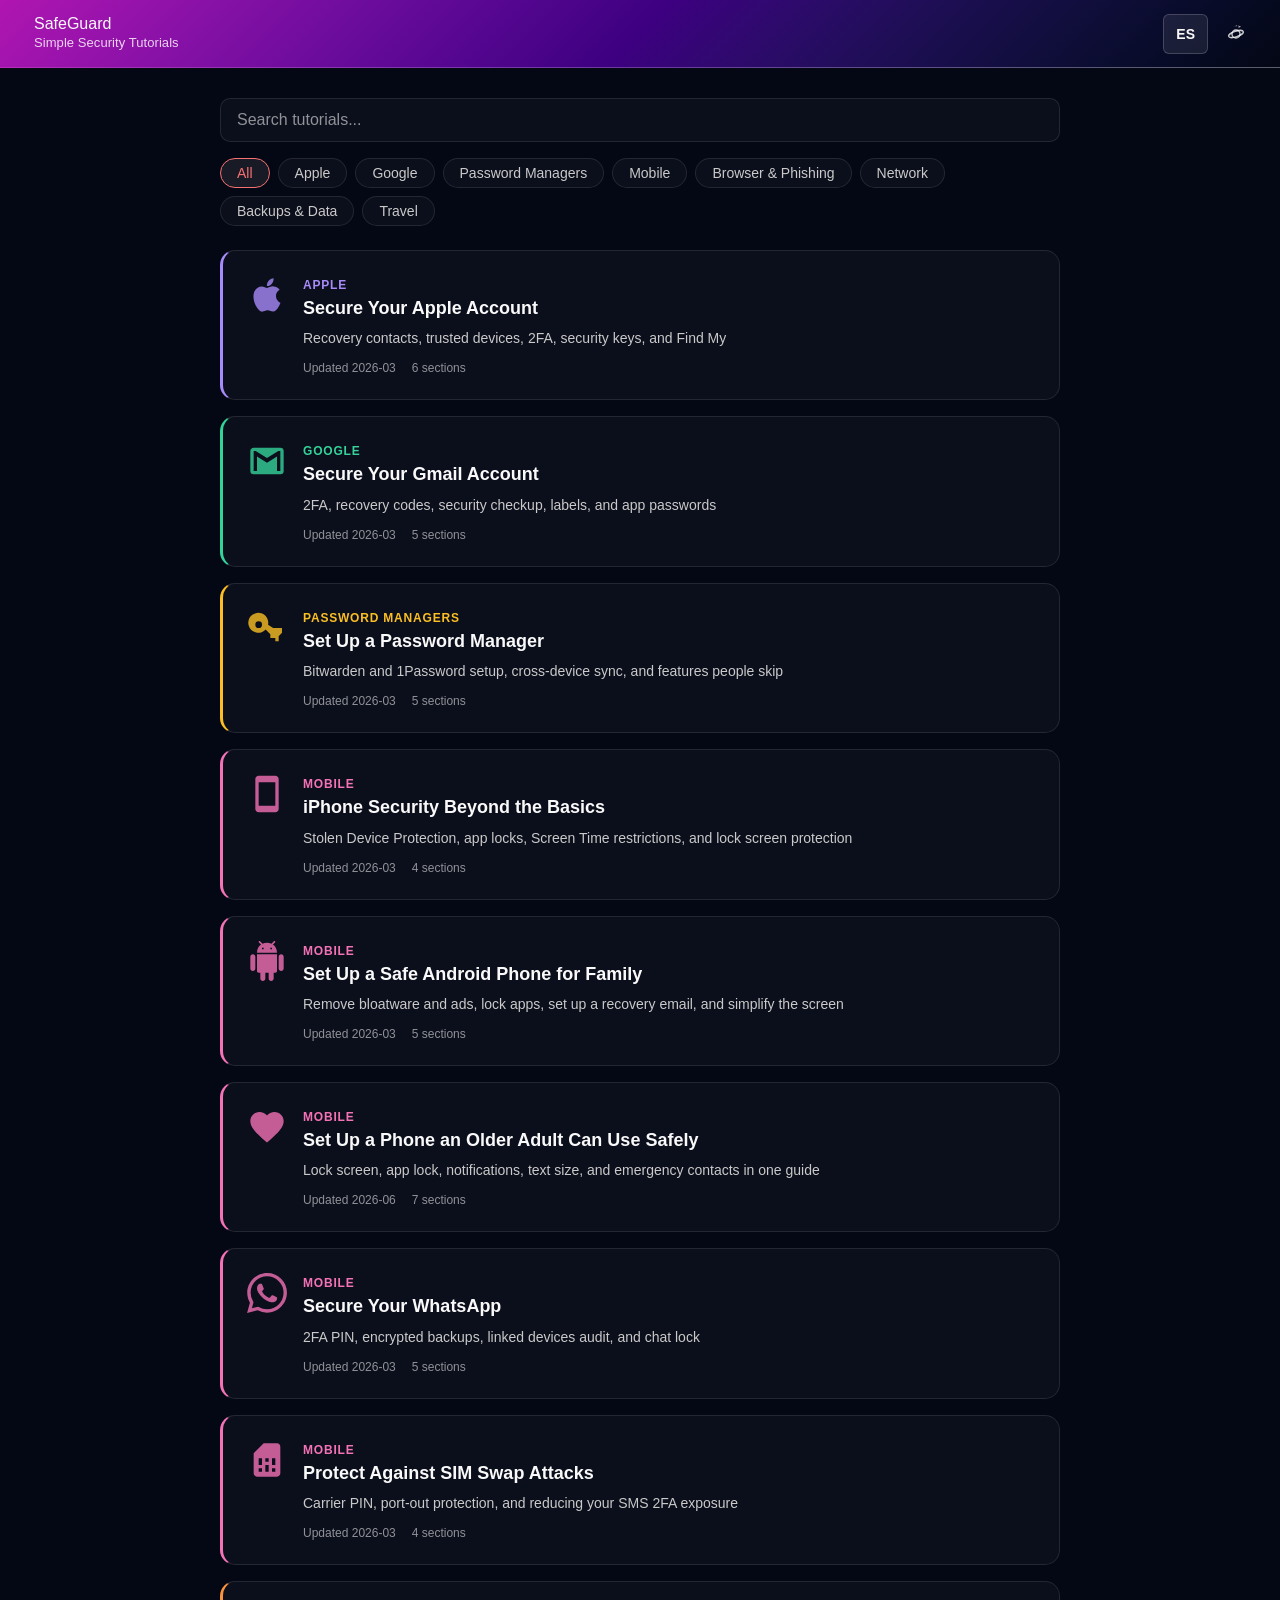
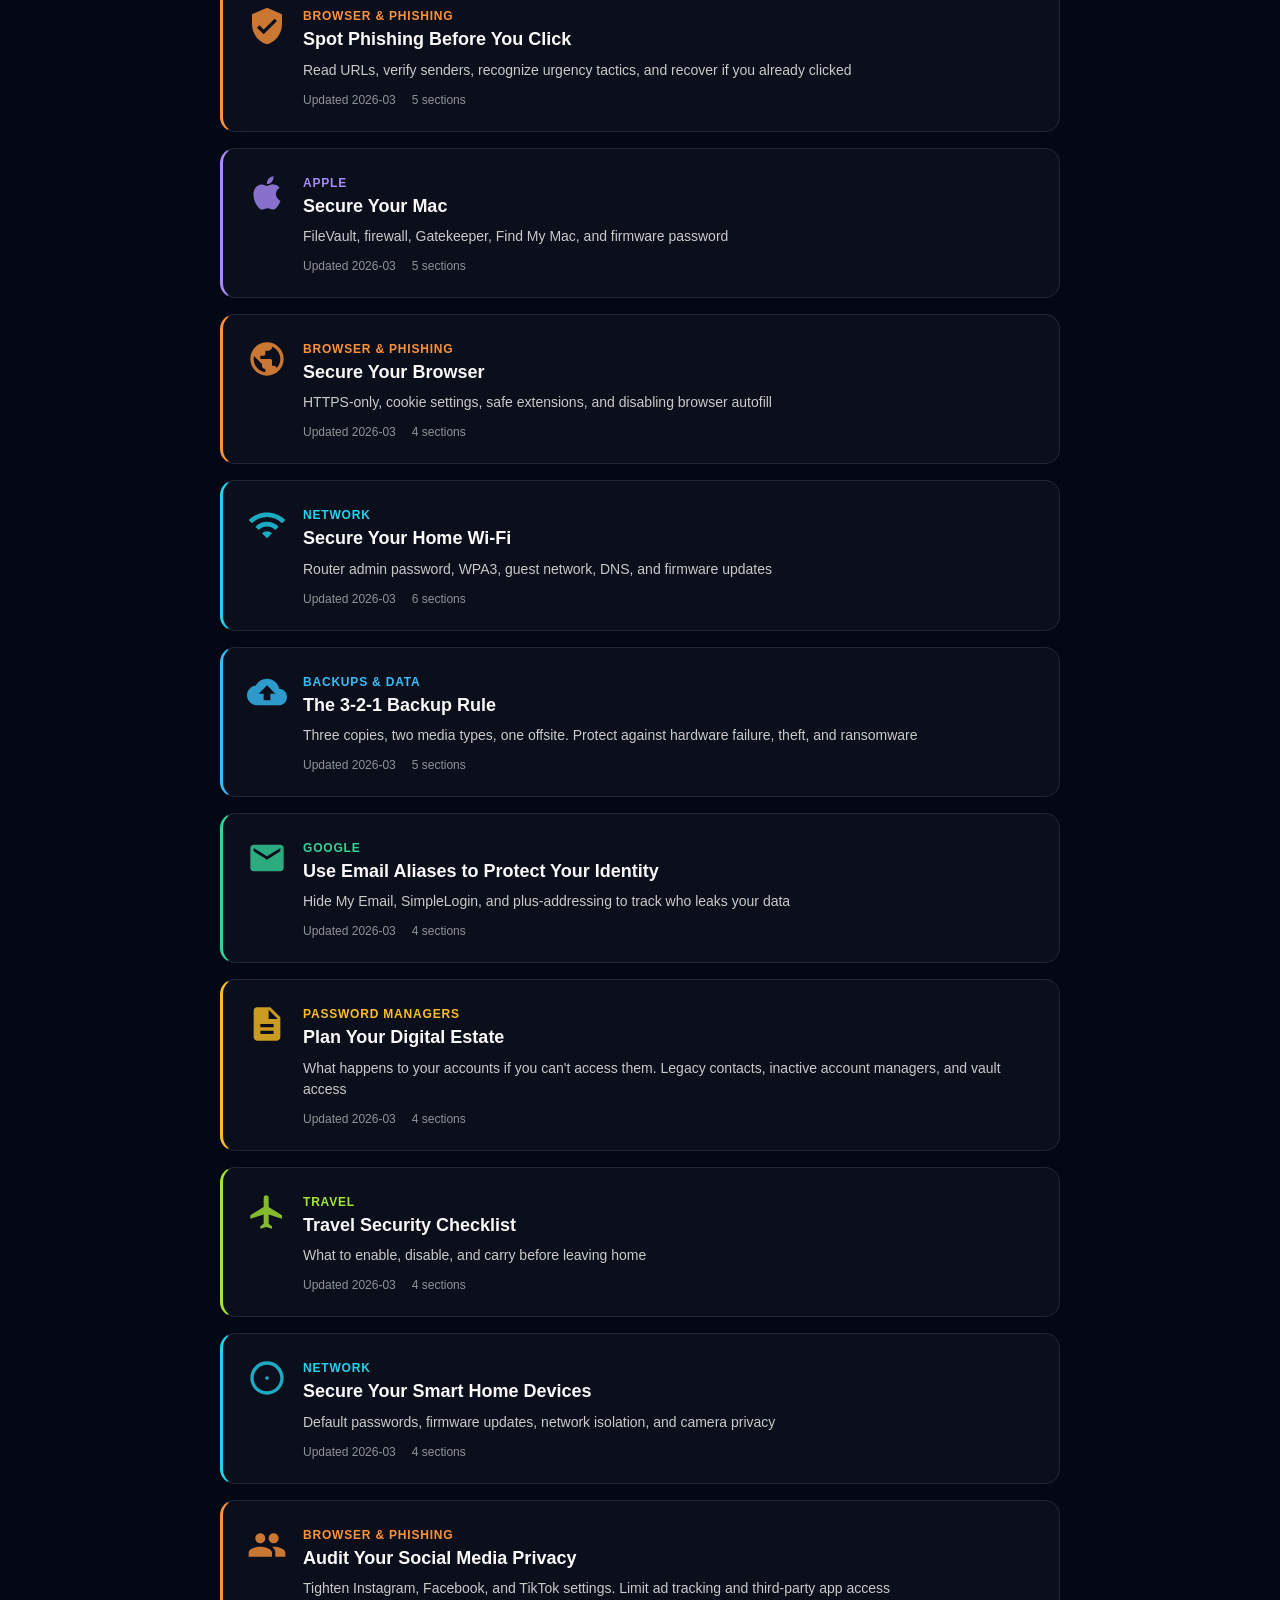
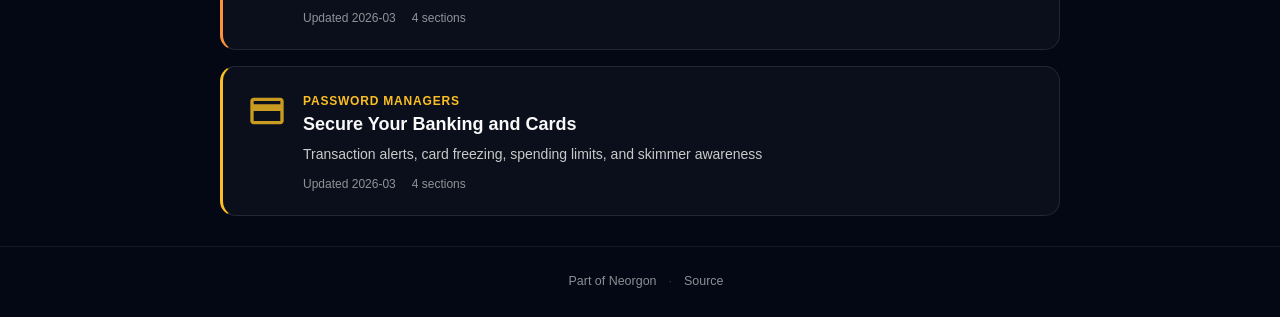
==== index.html @ 009b0261 "05" ====
<!DOCTYPE html>
<html lang="en">
<head>
  <meta charset="UTF-8">
  <meta name="viewport" content="width=device-width, initial-scale=1.0">
  <meta http-equiv="Content-Security-Policy" content="default-src 'self'; base-uri 'self'; form-action 'self'; frame-ancestors 'none'; script-src 'self' 'unsafe-inline' https://esm.sh cdn.jsdelivr.net cdnjs.cloudflare.com https://challenges.cloudflare.com https://gc.zgo.at https://static.cloudflareinsights.com; style-src 'self' 'unsafe-inline' https://fonts.googleapis.com https://cdn.neorgon.org; font-src 'self' https://fonts.gstatic.com; img-src 'self' data: blob: https://*.convex.cloud https://img.clerk.com https://cdn.neorgon.org https://i.ytimg.com https://yt3.ggpht.com https://neorgon.goatcounter.com; connect-src 'self' https://*.convex.cloud https://*.clerk.accounts.dev https://*.accounts.dev https://clerk-telemetry.com https://api.clerk.com https://challenges.cloudflare.com https://*.workers.dev https://neorgon.goatcounter.com https://cloudflareinsights.com; frame-src 'self' https://challenges.cloudflare.com https://*.clerk.accounts.dev https://*.accounts.dev https://www.youtube.com https://www.youtube-nocookie.com; worker-src 'self' blob:">
  <meta name="referrer" content="strict-origin-when-cross-origin">
  <meta http-equiv="X-Content-Type-Options" content="nosniff">
  <title>SafeGuard | Simple Security Tutorials</title>
  <meta name="description" content="Step-by-step tutorials and straightforward solutions to secure your Apple, Google, and mobile accounts. Bilingual EN/ES">
  <meta property="og:title" content="SafeGuard: Simple Security Tutorials">
  <meta property="og:description" content="Step-by-step tutorials to secure your Apple, Google, and mobile accounts">
  <meta property="og:type" content="website">
  <meta property="og:url" content="https://safeguard.neorgon.com/">
  <meta property="og:site_name" content="SafeGuard">
  <meta name="twitter:card" content="summary_large_image">
  <meta name="twitter:title" content="SafeGuard: Simple Security Tutorials">
  <meta name="twitter:description" content="Step-by-step tutorials to secure your Apple, Google, and mobile accounts">
  <meta name="robots" content="index, follow">
  <link rel="canonical" href="https://safeguard.neorgon.com/">
  <meta property="og:locale" content="en_US">
  <meta name="theme-color" content="#040714">
  <meta property="og:image" content="https://safeguard.neorgon.com/og-preview.jpg">
  <meta property="og:image:width" content="1200">
  <meta property="og:image:height" content="630">
  <meta property="og:image:alt" content="SafeGuard, simple security tutorials">
  <meta name="twitter:image" content="https://safeguard.neorgon.com/og-preview.jpg">
  <meta name="twitter:image:alt" content="SafeGuard, simple security tutorials">
  <link rel="icon" type="image/x-icon" href="https://cdn.neorgon.org/v1.0.0/favicon.ico" />
  <link rel="stylesheet" href="css/style.css">
  <!-- Neorgon Header Kit (vendored; ?header=live swaps CSS to CDN) -->
  <script>(function(){var m=location.search.match(/[?&]theme=([\w-]+)/)||document.cookie.match(/(?:^|;\s*)neo_theme=([\w-]+)/);if(m&&m[1]!=='default')document.documentElement.dataset.theme=decodeURIComponent(m[1]);})();</script>
  <link rel="stylesheet" href="css/neorgon-header.css">
  <link rel="stylesheet" href="css/neorgon-themes.css">
  <link rel="stylesheet" href="https://cdn.neorgon.org/v1.0.0/header/season.css">
  <script defer src="js/neorgon-header.js"></script>
  <meta name="neo-repo" content="energon-a-secas/safeguard-site">
  <link rel="stylesheet" href="css/neorgon-footer.css">
  <script defer src="js/neorgon-footer.js"></script>
  <script type="application/ld+json">
  {
    "@context": "https://schema.org",
    "@type": "WebApplication",
    "name": "SafeGuard",
    "description": "Step-by-step security tutorials for Apple, Google, password managers, and mobile devices. Bilingual EN/ES",
    "url": "https://safeguard.neorgon.com/",
    "applicationCategory": "SecurityApplication",
    "operatingSystem": "Any",
    "offers": { "@type": "Offer", "price": "0", "priceCurrency": "USD" },
    "author": { "@type": "Organization", "name": "Neorgon", "url": "https://neorgon.com/" }
  }
  </script>
</head>
<body>

  <a class="skip-link" href="#main">Skip to content</a>

  <header class="header-bar" data-header-mode="content">
    <div class="header-logo">
      <a href="./" class="header-title-link">
        <img src="https://cdn.neorgon.org/v1.0.0/energon-classic-logo.png" class="header-logo-img" alt="">
        <div class="header-title-wrap">
        <span class="site-title" id="siteTitle">SafeGuard</span>
        <div class="header-subtitle" id="siteSubtitle">Simple Security Tutorials</div>
      
        </div>
      </a>
    </div>

    <div class="header-right">
      <div class="header-actions">
        <button class="lang-toggle" data-keep-mobile id="langToggle" aria-label="Toggle language">ES</button>
      </div>
      <a class="header-home" href="https://neorgon.com/" title="neorgon.com" aria-label="Neorgon home">
        <svg class="nh-hub-icon" viewBox="0 0 24 24" fill="none" stroke="currentColor" stroke-width="1.5" stroke-linecap="round" stroke-linejoin="round" xmlns="http://www.w3.org/2000/svg" aria-hidden="true">
          <circle cx="12" cy="12" r="4.4"/>
          <ellipse cx="12" cy="12" rx="8.4" ry="3" transform="rotate(-18 12 12)"/>
          <g class="nh-orbit">
            <path d="M17.5 4.2 14.2 2.7l.9 1.4-.6 1.1z" fill="currentColor" stroke="none"/>
            <circle cx="12.6" cy="3" r=".7" fill="currentColor" stroke="none" opacity=".55"/>
            <circle cx="11.1" cy="3.3" r=".55" fill="currentColor" stroke="none" opacity=".35"/>
            <circle cx="9.8" cy="3.7" r=".4" fill="currentColor" stroke="none" opacity=".2"/>
          </g>
        </svg>
      </a>
    </div>
  </header>

  <main id="main">
    <div id="liveStatus" class="visually-hidden" aria-live="polite"></div>
    <div class="container">

      <!-- List view -->
      <div id="listView">
        <div class="search-bar">
          <input type="search" id="searchInput" placeholder="Search guides..." autocomplete="off" aria-label="Search guides">
        </div>
        <div class="pills" id="categoryPills"></div>
        <div class="guide-grid" id="guideGrid"></div>
      </div>

      <!-- Detail view -->
      <div id="detailView" hidden>
        <button class="back-btn" id="backBtn">All guides</button>
        <div class="detail-layout">
          <aside class="guide-toc" id="guideToc"></aside>
          <div class="guide-body" id="guideBody"></div>
        </div>
      </div>

    </div>
  </main>

  <footer class="neo-footer" data-footer-mode="minimal">
  </footer>

  <script type="module" src="js/app.js"></script>
</body>
</html>
---- css/style.css ----
/* ── Reset & base ──────────────────────────────────────────── */
*, *::before, *::after { margin: 0; padding: 0; box-sizing: border-box; }

html { height: 100%; }

.visually-hidden {
  position: absolute;
  width: 1px; height: 1px;
  padding: 0; margin: -1px;
  overflow: hidden; clip: rect(0, 0, 0, 0);
  white-space: nowrap; border: 0;
}

:root {
  --bg: #040714;
  --surface-1: rgba(255,255,255,.03);
  --surface-2: rgba(255,255,255,.06);
  --border-subtle: rgba(255,255,255,.07);
  --border: rgba(255,255,255,.1);
  --border-strong: rgba(255,255,255,.22);
  --text-primary: #f9f9f9;
  --text-secondary: #cacaca;
  --text-muted: rgba(255,255,255,.55);
  --accent: #f87171;
  --accent-bright: #fca5a5;
  --font: 'Avenir Next', -apple-system, BlinkMacSystemFont, 'Segoe UI', Roboto, Oxygen, Ubuntu, Cantarell, sans-serif;
  --text-xs: 0.75rem; --text-sm: 0.875rem; --text-base: 1rem;
  --text-lg: 1.125rem; --text-xl: 1.25rem; --text-2xl: 1.5rem;
  --space-1: 4px; --space-2: 8px; --space-3: 12px; --space-4: 16px;
  --space-6: 24px; --space-8: 32px;
  --radius-sm: 6px; --radius: 10px; --radius-lg: 15px;
  --ease-snap: cubic-bezier(0.34, 1.56, 0.64, 1);
  --dur-fast: 120ms; --dur: 200ms;
}

body {
  font-family: var(--font);
  background: var(--bg);
  min-height: 100%;
  color: var(--text-primary);
  display: flex; flex-direction: column;
}

main#main {
  flex: 1;
  display: flex;
  flex-direction: column;
  min-height: 0;
  width: 100%;
}

/* ── Layout ────────────────────────────────────────────────── */
.container {
  max-width: 900px;
  width: 100%;
  margin: 0 auto;
  padding: 30px;
  flex: 1;
}


/* ── Lang toggle ──────────────────────────────────────────── */
.lang-toggle {
  background: rgba(255,255,255,.08);
  border: 1px solid rgba(255,255,255,.18);
  border-radius: var(--radius-sm);
  color: var(--text-primary);
  font: inherit; font-size: var(--text-sm); font-weight: 600;
  padding: 5px 12px;
  cursor: pointer;
  transition: background var(--dur), border-color var(--dur);
}
.lang-toggle:hover { background: rgba(255,255,255,.14); border-color: rgba(255,255,255,.3); }

/* ── Search ────────────────────────────────────────────────── */
.search-bar {
  margin-bottom: var(--space-4);
}
.search-bar input {
  width: 100%;
  background: var(--surface-1);
  border: 1px solid var(--border);
  border-radius: var(--radius);
  padding: 12px 16px;
  font: inherit; font-size: var(--text-base);
  color: var(--text-primary);
  outline: none;
  transition: border-color var(--dur);
}
.search-bar input::placeholder { color: var(--text-muted); }
.search-bar input:focus { border-color: var(--accent); }

/* ── Category pills ───────────────────────────────────────── */
.pills {
  display: flex; flex-wrap: wrap; gap: var(--space-2);
  margin-bottom: var(--space-6);
}
.pill {
  background: var(--surface-1);
  border: 1px solid var(--border);
  border-radius: 20px;
  padding: 6px 16px;
  font: inherit; font-size: var(--text-sm); font-weight: 500;
  color: var(--text-secondary);
  cursor: pointer;
  transition: background var(--dur), border-color var(--dur), color var(--dur);
}
.pill:hover { background: var(--surface-2); color: var(--text-primary); }
.pill.active {
  background: rgba(255,255,255,.08);
  border-color: var(--pill-color, var(--accent));
  color: var(--pill-color, var(--accent));
}

/* ── Guide cards ──────────────────────────────────────────── */
.guide-grid {
  display: grid;
  gap: var(--space-4);
}

.guide-card {
  background: var(--surface-1);
  border: 1px solid var(--border);
  border-left: 3px solid var(--card-accent, var(--accent));
  border-radius: var(--radius-lg);
  padding: var(--space-6);
  display: flex; gap: var(--space-4); align-items: flex-start;
  cursor: pointer;
  transition: transform var(--dur), box-shadow var(--dur), background var(--dur);
  animation: fadeIn 0.3s ease-out both;
  color: inherit;
  text-decoration: none;
}
.guide-card:hover {
  transform: translateY(-3px);
  box-shadow: 0 8px 24px rgba(0,0,0,.3);
  background: var(--surface-2);
}

.guide-card-icon {
  flex-shrink: 0;
  width: 40px; height: 40px;
  color: var(--card-accent, var(--accent));
  opacity: .8;
}
.guide-card-icon svg { width: 100%; height: 100%; }

.guide-card-body { flex: 1; min-width: 0; }

.guide-card-cat {
  font-size: var(--text-xs);
  font-weight: 600;
  text-transform: uppercase;
  letter-spacing: .8px;
}

.guide-card-title {
  font-size: var(--text-lg);
  font-weight: 600;
  margin: var(--space-1) 0 var(--space-2);
  line-height: 1.3;
}

.guide-card-sub {
  font-size: var(--text-sm);
  color: var(--text-secondary);
  line-height: 1.5;
  margin-bottom: var(--space-3);
}

.guide-card-meta {
  display: flex; gap: var(--space-4);
  font-size: var(--text-xs);
  color: var(--text-muted);
}

.no-results {
  text-align: center;
  color: var(--text-muted);
  padding: 60px 0;
  font-size: var(--text-lg);
}

/* ── Detail view ──────────────────────────────────────────── */
.detail-layout {
  display: grid;
  grid-template-columns: 200px 1fr;
  gap: var(--space-8);
  align-items: start;
}

.back-btn {
  display: inline-flex; align-items: center; gap: var(--space-2);
  background: none; border: none; color: var(--accent-bright);
  font: inherit; font-size: var(--text-sm); font-weight: 500;
  cursor: pointer; padding: var(--space-2) 0;
  margin-bottom: var(--space-4);
  transition: color var(--dur);
}
.back-btn:hover { color: var(--text-primary); }
.back-btn svg { flex-shrink: 0; }

/* ── TOC sidebar ──────────────────────────────────────────── */
.guide-toc {
  position: sticky; top: 88px;
  background: var(--surface-1);
  border: 1px solid var(--border);
  border-radius: var(--radius);
  padding: var(--space-4);
}
.guide-toc h3 {
  font-size: var(--text-xs);
  text-transform: uppercase;
  letter-spacing: .8px;
  color: var(--text-muted);
  margin-bottom: var(--space-3);
}
.guide-toc ul { list-style: none; }
.guide-toc li { margin-bottom: var(--space-2); }
.guide-toc a {
  font-size: var(--text-sm);
  color: var(--text-secondary);
  text-decoration: none;
  transition: color var(--dur);
  line-height: 1.4;
  display: block;
}
.guide-toc a:hover { color: var(--accent-bright); }

/* ── Guide body ───────────────────────────────────────────── */
.guide-header {
  display: flex; gap: var(--space-4); align-items: flex-start;
  margin-bottom: var(--space-8);
  padding-bottom: var(--space-6);
  border-bottom: 1px solid var(--border);
}
.guide-header-icon {
  flex-shrink: 0; width: 48px; height: 48px;
  color: var(--card-accent, var(--accent));
  opacity: .8;
}
.guide-header-icon svg { width: 100%; height: 100%; }

.guide-cat-label {
  font-size: var(--text-xs);
  font-weight: 600;
  text-transform: uppercase;
  letter-spacing: .8px;
}
.guide-header h1 {
  font-size: var(--text-2xl);
  font-weight: 700;
  margin: var(--space-1) 0 var(--space-2);
}
.guide-subtitle {
  font-size: var(--text-sm);
  color: var(--text-secondary);
  line-height: 1.5;
}
.guide-updated {
  font-size: var(--text-xs);
  color: var(--text-muted);
  margin-top: var(--space-2);
  display: inline-block;
}

.guide-section {
  margin-bottom: var(--space-8);
  scroll-margin-top: 88px;
}
.guide-section h2 {
  font-size: var(--text-xl);
  font-weight: 600;
  margin-bottom: var(--space-4);
  padding-bottom: var(--space-2);
  border-bottom: 1px solid var(--border-subtle);
}
.guide-section p {
  color: var(--text-secondary);
  line-height: 1.7;
  margin-bottom: var(--space-3);
}
.guide-section a {
  color: var(--accent-bright);
  text-decoration: none;
  border-bottom: 1px solid rgba(0,99,229,.3);
  transition: border-color var(--dur);
}
.guide-section a:hover { border-color: var(--accent-bright); }

/* ── Steps block ──────────────────────────────────────────── */
.steps-block {
  background: var(--surface-1);
  border: 1px solid var(--border);
  border-radius: var(--radius);
  padding: var(--space-4) var(--space-6);
  margin: var(--space-4) 0;
}
.steps-label {
  font-size: var(--text-xs);
  font-weight: 600;
  text-transform: uppercase;
  letter-spacing: .8px;
  color: var(--accent-bright);
  display: block;
  margin-bottom: var(--space-3);
}
.steps-block ol {
  padding-left: 20px;
  color: var(--text-secondary);
  line-height: 1.8;
}
.steps-block li {
  margin-bottom: var(--space-2);
}
.steps-block li::marker {
  color: var(--accent);
  font-weight: 600;
}

/* ── Callouts ─────────────────────────────────────────────── */
.callout {
  border-radius: var(--radius);
  padding: var(--space-4) var(--space-6);
  margin: var(--space-4) 0;
}
.callout-label {
  font-size: var(--text-xs);
  font-weight: 700;
  text-transform: uppercase;
  letter-spacing: .8px;
  display: block;
  margin-bottom: var(--space-2);
}
.callout p { margin: 0; }

.callout-tip {
  background: rgba(52,211,153,.06);
  border: 1px solid rgba(52,211,153,.2);
}
.callout-tip .callout-label { color: #34d399; }
.callout-tip p { color: rgba(52,211,153,.85); }

.callout-warning {
  background: rgba(251,191,36,.06);
  border: 1px solid rgba(251,191,36,.2);
}
.callout-warning .callout-label { color: #fbbf24; }
.callout-warning p { color: rgba(251,191,36,.85); }

/* ── Entrance animation ───────────────────────────────────── */
@keyframes fadeIn {
  from { opacity: 0; transform: translateY(8px); }
  to   { opacity: 1; transform: translateY(0); }
}

/* ── Toast ─────────────────────────────────────────────────── */
.toast {
  position: fixed; bottom: 24px; right: 24px; z-index: 999;
  background: #1a1730; border: 1px solid rgba(255,255,255,0.15);
  border-radius: 8px; padding: 10px 16px;
  font-size: 0.84rem; color: var(--text-primary);
  box-shadow: 0 4px 20px rgba(0,0,0,0.55);
  pointer-events: none;
  transform: translateY(8px); opacity: 0;
  transition: opacity 0.18s, transform 0.18s;
}
.toast.visible { opacity: 1; transform: translateY(0); }

/* ── Focus styles ──────────────────────────────────────────── */
:focus-visible {
  outline: 2px solid var(--accent-bright);
  outline-offset: 2px;
}

/* ── Skip link ─────────────────────────────────────────────── */
.skip-link {
  position: absolute; top: -100%; left: var(--space-4); z-index: 1000;
  padding: var(--space-2) var(--space-4);
  background: var(--accent-bright); color: #000;
  font-weight: 600; font-size: var(--text-sm);
  border-radius: 0 0 var(--radius-sm) var(--radius-sm);
  text-decoration: none; transition: top var(--dur);
}
.skip-link:focus { top: 0; }

/* ── Button press feedback ────────────────────────────────── */
button:active { transform: scale(0.97); transition-duration: var(--dur-fast); }

/* ── Reduced motion ───────────────────────────────────────── */
@media (prefers-reduced-motion: reduce) {
  *, *::before, *::after {
    animation-duration: 0.01ms !important;
    transition-duration: 0.01ms !important;
  }
}

/* ── Responsive ───────────────────────────────────────────── */
@media (max-width: 768px) {
  .detail-layout {
    grid-template-columns: 1fr;
  }
  .guide-toc {
    position: static;
    margin-bottom: var(--space-4);
  }
}

@media (max-width: 600px) {
  .container { padding: var(--space-4); }
  .guide-card { flex-direction: column; gap: var(--space-2); padding: var(--space-4); }
  .guide-card-icon { width: 32px; height: 32px; }
  .guide-header { flex-direction: column; gap: var(--space-2); }
  .guide-header-icon { width: 36px; height: 36px; }
}
---- css/neorgon-header.css ----
/* ══════════════════════════════════════════════════════════════
   Neorgon Header Kit — header.css
   Canonical source: packages/neorgon-ui/header/
   Vendored per site as css/neorgon-header.css — do not edit copies.
   Live CDN: https://cdn.neorgon.org/v1.0.0/header/header.css
   ══════════════════════════════════════════════════════════════ */

:root {
  /* Geometry */
  --header-h: 68px;
  --header-h-app: 56px;
  --header-control-h: 40px; /* every header control (buttons, ⋯, palette, home) shares this height */
  /* Logo height. A token, not a literal, so a site can make the mark carry more
     weight without forking the kit. Default 36px = the historical value, so
     nothing changes for a site that never sets it. The bar is 68px with no
     vertical padding, so ~52px is the practical ceiling before the mark starts
     to look wedged against the edges. */
  --header-logo-h: 36px;
  --header-logo-h-mobile: 28px;

  /* Palette — themes override these (see themes.css) */
  --header-bg-start: #B015B0;
  --header-bg-mid: #3D0080;
  --header-bg-end: #040714;
  /* Kept here for anything that references the composed gradient, but the
     authoritative copy is re-declared on .header-bar below — see the note
     there before changing either. */
  --header-bg: linear-gradient(in oklch 135deg, var(--header-bg-start) 0%, var(--header-bg-mid) 50%, var(--header-bg-end) 100%);
  --header-glass: rgba(0, 9, 18, .35);
  --header-text: #f9f9f9;
  --header-text-dim: rgba(255, 255, 255, .72);
  --header-border: rgba(255, 255, 255, .07);
  --header-border-strong: rgba(255, 255, 255, .22);
  --header-accent: #e879f9;
  --header-menu-bg: #10142a;
  --header-menu-hover: rgba(255, 255, 255, .08);

  /* Focus ring — near-white with a whisper of the brand hue so it never
     reads as a stray browser default. 5.77:1 (bright end) to 17.98:1
     (dark end) against the bar, 16.54:1 on the menu. Themes may override. */
  --header-focus: oklch(0.97 0.02 320);
  --header-focus-w: 2px;

  /* Icon sizing. Two tokens: a filled glyph reads heavier than a stroked
     one in the same box, so the solid home icon is set smaller to match
     optically. */
  --header-icon: 22px;        /* stroked glyphs (palette) */
  --header-icon-solid: 20px;  /* filled glyphs (home) */

  /* ease-out-quart: fast start, long settle, no overshoot. */
  --header-ease: cubic-bezier(.22, 1, .36, 1);
  --header-ease-in: cubic-bezier(.55, 0, 1, .45);
}

/* Colour judgements about the DEFAULT gradient specifically. Scoped to
   html:not([data-theme]) because themes.css sets these per theme at the
   same specificity as :root — a :root override here would silently
   overwrite all five palettes. Every consumer below pairs them with a
   var() fallback to the theme's own token. */
html:not([data-theme]) {
  /* --header-border-strong (.22) measures 1.91-1.95:1 on the bar, below
     the 3:1 WCAG 1.4.11 needs for a control boundary. .42 gives 3.73-4.02:1. */
  --header-control-border: rgba(255, 255, 255, .42);

  /* --header-bg-end (#040714) is identical to the standard page
     background, so a flat hairline measures 1.14:1 on the right half.
     The bar's luminance swings 43x left-to-right, so the edge ramps too. */
  --header-edge-from: rgba(255, 255, 255, .10);
  --header-edge-to: rgba(255, 255, 255, .34);

  /* .72 measures 4.14:1 at the start of the subtitle span — below AA.
     Split from the icon colour, which only needs 3:1 as non-text. */
  --header-text-dim: rgba(255, 255, 255, .82);
  --header-icon-color: rgba(255, 255, 255, .78);
}

/* ══════════════════════════════════════════════════════════════
   SKINS — site-level identity, opt-in per site
   ────────────────────────────────────────────────────────────
   A skin replaces the default magenta gradient for ONE site whose
   own palette clashes with it. Set it in the site's markup:

     <header class="header-bar" data-header-mode="content"
             data-header-skin="brass">

   This is NOT the theme system. Precedence, by design:

     visitor choice (?theme= / cookie)  >  season (CDN)  >  skin  >  kit default

   A site that should sit out every season keeps its skin with
   `<html lang="en" data-season="off">` — see season.css. That declines
   the fleet's decoration only; a visitor's ?theme= still wins.

   Named skins below are the reusable ones. For a one-off palette no
   other site would share, use `data-header-skin="custom"` and declare
   the tokens in the site's own CSS — contract at the end of this block.

   Two cascade facts make that ordering work, and both are easy to
   get wrong:

   1. A declaration ON .header-bar beats a value INHERITED from
      <html>, whatever the specificity. Visitor themes declare on
      <html>, so every skin is scoped `html:not([data-theme])` —
      the moment a visitor picks a theme, all skins stop matching.
   2. Season rules in season.css carry a matching
      `[data-header-skin]` selector one step more specific than the
      skin rules below, so an armed season still flips skinned
      sites. Do not raise the specificity here without raising it
      there too, or skinned sites will silently sit out the season.

   Each skin re-tunes the edge ramp and control border for its own
   surface — those defaults are calibrated to the magenta gradient
   and are wrong on a black bar.
   ══════════════════════════════════════════════════════════════ */

/* ink — near-black neutral. The default choice for a site whose
   palette the magenta gradient fights. */
html:not([data-theme]) .header-bar[data-header-skin="ink"] {
  --header-bg-start: #14161c;
  --header-bg-mid: #0b0d12;
  --header-bg-end: #050609;
  --header-glass: rgba(10, 12, 16, .55);
  --header-accent: #cbd5e1;
  --header-text: #f4f4f5;
  --header-text-dim: rgba(255, 255, 255, .78);
  --header-icon-color: rgba(255, 255, 255, .74);
  --header-border: rgba(255, 255, 255, .09);
  --header-border-strong: rgba(255, 255, 255, .24);
  --header-control-border: rgba(255, 255, 255, .44);
  --header-menu-bg: #14161c;
  --header-menu-hover: rgba(255, 255, 255, .09);
  /* A near-black bar sits close to the page in luminance at BOTH ends,
     so the edge has to be brighter than the gradient's ramp. */
  --header-edge-from: rgba(255, 255, 255, .26);
  --header-edge-to: rgba(255, 255, 255, .26);
}

/* carbon — flat true black, no gradient. The most restrained option;
   the hairline does all the separating. */
html:not([data-theme]) .header-bar[data-header-skin="carbon"] {
  --header-bg-start: #08080a;
  --header-bg-mid: #08080a;
  --header-bg-end: #08080a;
  --header-glass: rgba(0, 0, 0, .6);
  --header-accent: #e5e5e5;
  --header-text: #fafafa;
  --header-text-dim: rgba(255, 255, 255, .76);
  --header-icon-color: rgba(255, 255, 255, .72);
  --header-border: rgba(255, 255, 255, .12);
  --header-border-strong: rgba(255, 255, 255, .26);
  --header-control-border: rgba(255, 255, 255, .46);
  --header-menu-bg: #101012;
  --header-menu-hover: rgba(255, 255, 255, .1);
  --header-edge-from: rgba(255, 255, 255, .3);
  --header-edge-to: rgba(255, 255, 255, .3);
}

/* brass — warm dark, tuned to incident-runbook's #b8935f / #d8b280
   accents and its #040714 page background. */
html:not([data-theme]) .header-bar[data-header-skin="brass"] {
  --header-bg-start: #2a2114;
  --header-bg-mid: #16120c;
  --header-bg-end: #040714;
  --header-glass: rgba(22, 18, 12, .5);
  --header-accent: #d8b280;
  --header-text: #f7f3ea;
  --header-text-dim: rgba(247, 243, 234, .8);
  --header-icon-color: rgba(216, 178, 128, .86);
  --header-border: rgba(216, 178, 128, .2);
  --header-border-strong: rgba(216, 178, 128, .38);
  --header-control-border: rgba(216, 178, 128, .55);
  --header-menu-bg: #17130d;
  --header-menu-hover: rgba(216, 178, 128, .14);
  --header-edge-from: rgba(216, 178, 128, .22);
  --header-edge-to: rgba(216, 178, 128, .34);
}

/* slate — cool blue-grey. Neutral without going fully black. */
html:not([data-theme]) .header-bar[data-header-skin="slate"] {
  --header-bg-start: #33415a;
  --header-bg-mid: #1e293b;
  --header-bg-end: #0b1120;
  --header-glass: rgba(15, 23, 42, .5);
  --header-accent: #7dd3fc;
  --header-text: #f1f5f9;
  --header-text-dim: rgba(241, 245, 249, .8);
  --header-icon-color: rgba(226, 232, 240, .78);
  --header-border: rgba(148, 163, 184, .2);
  --header-border-strong: rgba(148, 163, 184, .36);
  --header-control-border: rgba(203, 213, 225, .5);
  --header-menu-bg: #16202f;
  --header-menu-hover: rgba(148, 163, 184, .16);
  --header-edge-from: rgba(148, 163, 184, .18);
  --header-edge-to: rgba(148, 163, 184, .34);
}

/* aurora — deep teal into cyan. For data/monitoring surfaces. */
html:not([data-theme]) .header-bar[data-header-skin="aurora"] {
  --header-bg-start: #0e7490;
  --header-bg-mid: #0a3d4d;
  --header-bg-end: #040714;
  --header-glass: rgba(8, 51, 68, .5);
  --header-accent: #67e8f9;
  --header-text: #ecfeff;
  --header-text-dim: rgba(236, 254, 255, .82);
  --header-icon-color: rgba(165, 243, 252, .82);
  --header-border: rgba(103, 232, 249, .2);
  --header-border-strong: rgba(103, 232, 249, .36);
  --header-control-border: rgba(165, 243, 252, .5);
  --header-menu-bg: #07222c;
  --header-menu-hover: rgba(103, 232, 249, .14);
  --header-edge-from: rgba(103, 232, 249, .2);
  --header-edge-to: rgba(103, 232, 249, .32);
}

/* ember — warm amber into rust. For alert/ops surfaces that want
   warmth without reading as the danger theme. */
html:not([data-theme]) .header-bar[data-header-skin="ember"] {
  --header-bg-start: #9a3412;
  --header-bg-mid: #4a1608;
  --header-bg-end: #040714;
  --header-glass: rgba(74, 22, 8, .5);
  --header-accent: #fbbf24;
  --header-text: #fff7ed;
  --header-text-dim: rgba(255, 247, 237, .82);
  --header-icon-color: rgba(253, 230, 138, .84);
  --header-border: rgba(251, 191, 36, .2);
  --header-border-strong: rgba(251, 191, 36, .36);
  --header-control-border: rgba(253, 230, 138, .5);
  --header-menu-bg: #23120a;
  --header-menu-hover: rgba(251, 191, 36, .14);
  --header-edge-from: rgba(251, 191, 36, .2);
  --header-edge-to: rgba(251, 191, 36, .32);
}

/* jade — clinical emerald. Tuned to headpain-site's #059669 / #10b981
   accents on its #040714 page. For calm medical/health surfaces where
   both the magenta default and ember's warning-warmth read wrong. */
html:not([data-theme]) .header-bar[data-header-skin="jade"] {
  --header-bg-start: #065f46;
  --header-bg-mid: #043b2c;
  --header-bg-end: #040714;
  --header-glass: rgba(4, 59, 44, .5);
  --header-accent: #6ee7b7;
  --header-text: #ecfdf5;
  --header-text-dim: rgba(236, 253, 245, .82);
  --header-icon-color: rgba(167, 243, 208, .84);
  --header-border: rgba(110, 231, 183, .2);
  --header-border-strong: rgba(110, 231, 183, .36);
  --header-control-border: rgba(167, 243, 208, .5);
  --header-menu-bg: #08251c;
  --header-menu-hover: rgba(110, 231, 183, .14);
  --header-edge-from: rgba(110, 231, 183, .2);
  --header-edge-to: rgba(110, 231, 183, .32);
}

/* ── custom — a site-authored skin ────────────────────────────────
   For a one-off palette that no named skin fits and that no other
   site would reuse. The kit deliberately ships NO tokens for this
   value: the site supplies them, and the kit stays out of the way.

     <header class="header-bar" data-header-skin="custom">

   In the site's own css/style.css, copy this selector EXACTLY — the
   scoping and the specificity are the whole contract:

     html:not([data-theme]) .header-bar[data-header-skin="custom"] {
       --header-bg-start: …;  --header-bg-mid: …;  --header-bg-end: …;
       --header-accent: …;    --header-text: …;    --header-text-dim: …;
       --header-icon-color: …; --header-border: …; --header-border-strong: …;
       --header-control-border: …; --header-menu-bg: …; --header-menu-hover: …;
       --header-edge-from: …; --header-edge-to: …;
     }

   Why that exact selector, and nothing shorter:
     · `html:not([data-theme])` makes the skin collapse the instant a
       visitor picks a theme. Drop it and the site ignores ?theme=.
     · `[data-header-skin="custom"]` puts it at (0,3,1) — above the
       kit default, below an armed season's (0,4,2) skin variant. A
       bare `.header-bar { --header-bg-start: … }` is only (0,1,0)
       and the kit's own defaults would beat it.
   Set only the three gradient stops if that is all that clashes; the
   bar re-composes --header-bg from them (see .header-bar below).
   Only the three stops + accent are usually enough — but re-tune the
   edge ramp too if the bar is much darker or lighter than the default
   magenta, which those values are calibrated against. */

/* ── Bar ─────────────────────────────────────────────────────── */
.header-bar {
  position: sticky;
  top: 0;
  z-index: var(--z-sticky-header, 200);
  display: flex;
  align-items: center;
  gap: var(--space-3, 12px);
  height: var(--header-h);
  padding: 0 var(--space-6, 24px);
  /* Re-composed HERE, not only at :root. A custom property's var()
     references resolve on the element where that property is declared, so a
     --header-bg built at :root bakes in :root's start/mid/end and ignores any
     override made further down the tree. Declaring it on .header-bar means
     skins (and any site override on the bar) only need to set the three
     stops. Themes still work: they set the stops on <html>, which inherits
     down to here before this resolves. */
  --header-bg: linear-gradient(in oklch 135deg, var(--header-bg-start) 0%, var(--header-bg-mid) 50%, var(--header-bg-end) 100%);
  background: var(--header-bg);
  border-bottom: 1px solid var(--header-border);
  color: var(--header-text);
  --header-h-cur: var(--header-h);
}

/* Bottom edge as a ramp, not a flat hairline (see --header-edge-*).
   Degrades to the theme's flat --header-border where unsupported or
   where a theme defines no ramp of its own. */
html:not([data-theme]) .header-bar {
  border-image: linear-gradient(
    to right,
    var(--header-edge-from, rgba(255, 255, 255, .10)),
    var(--header-edge-to, rgba(255, 255, 255, .34))
  ) 1;
}
/* Hub is a floating glass plate, not a band welded to the page — the
   ramp would read as a seam. */
html:not([data-theme]) .header-bar[data-header-mode="hub"] {
  border-image: none;
  border-bottom-color: var(--header-border);
}

/* Mode: hub — transparent cozy glass, no gradient */
.header-bar[data-header-mode="hub"] {
  background: var(--header-glass);
  backdrop-filter: blur(12px);
  -webkit-backdrop-filter: blur(12px);
}

/* Mode: app — slim, auto-hides on scroll down (JS toggles .header-hidden) */
.header-bar[data-header-mode="app"] {
  height: var(--header-h-app);
  --header-h-cur: var(--header-h-app);
}

/* Auto-hide. `app` mode has it by definition; every other mode opts in with
   data-header-autohide="on" and keeps its own height and background. */
.header-bar[data-header-mode="app"],
.header-bar[data-header-autohide="on"] {
  transition: transform .26s var(--header-ease, ease);
}
/* Leaving accelerates away; returning decelerates in. Same budget. */
.header-bar[data-header-mode="app"].header-hidden,
.header-bar[data-header-autohide="on"].header-hidden {
  transform: translateY(-100%);
  transition-duration: .2s;
  transition-timing-function: var(--header-ease-in, ease);
}
/* Keyboard focus entering a hidden bar reveals it: focus must never sit
   on an off-screen control (WCAG 2.4.7, and 2.2's 2.4.11). header.js
   drops the class on focusin so the next scroll decision agrees with
   what is painted; this rule covers the frame in between. */
.header-bar.header-hidden:focus-within { transform: none; }

/* ── Logo block ──────────────────────────────────────────────── */
.header-logo {
  display: flex;
  align-items: center;
  gap: 10px;
  flex-shrink: 0;
  min-width: 0;
}
.header-logo-img {
  height: var(--header-logo-h, 36px);
  width: auto;
  flex-shrink: 0;
  display: block;
  filter: brightness(0) invert(1);
  transition: transform .28s var(--header-ease, ease);
}
.header-logo-img:hover,
.header-title-link:hover .header-logo-img { transform: scale(1.06) rotate(-4deg); }

/* min-height also fixes a target-size failure: at <=700px the subtitle is
   hidden and this link collapses to 22px, under the 24px WCAG 2.5.8
   minimum. The parent centres it, so it grows symmetrically — no shift. */
.header-title-link {
  text-decoration: none;
  color: inherit;
  min-width: 0;
  display: flex;
  flex-direction: column;
  justify-content: center;
  min-height: var(--header-control-h);
}
/* Current contract: mark + name are ONE anchor to the site's own home
   (the img rides inside .header-title-link with alt=""), so the link's
   accessible name is the title text and the logo stops being a second,
   differently-behaved link. Scoped with :has() so the retired two-anchor
   markup keeps rendering unchanged wherever it still exists. */
.header-title-link:has(> .header-logo-img, > picture) {
  flex-direction: row;
  align-items: center;
  gap: 10px;
}
.header-title-wrap {
  display: flex;
  flex-direction: column;
  justify-content: center;
  min-width: 0;
}
/* The one visible cue that the name is a control: the title warms to the
   accent on hover. Kept subtle; the cursor and the logo tilt do the rest. */
.header-logo h1 { transition: color .2s var(--header-ease, ease); }
.header-title-link:hover h1 { color: var(--header-accent); }
/* rem, not em: a shared component must not rescale because a site set its
   own body font-size. 1.2rem == 19.2px == today's rendered size.

   `margin: 0` for the same reason, and it is load-bearing: the UA gives h1
   `.67em 0`, which at this size is 12.86px above and below. The kit never
   reset it, so the title block came out 67px inside app mode's fixed 56px
   bar — the title rode high and the subtitle hung out of the header into the
   page. It looked fine on most sites only because they link the CDN
   `styles/base.css`, whose `*` reset zeroed it for us; the sites that don't
   (headpain, autopilot, references-api in app mode) showed the real geometry. */
.header-logo h1 {
  margin: 0;
  font-size: 1.2rem;
  font-weight: 600;
  line-height: 1.2;
  letter-spacing: .015em;
  color: var(--header-text);
  white-space: nowrap;
}
/* All four sides declared, so a site that authors the subtitle as a <p>
   rather than a <div> does not reintroduce the same UA margin. */
.header-subtitle {
  font-size: .8125rem;
  line-height: 1.25;
  color: var(--header-text-dim);
  font-weight: 500;
  margin: 2px 0 0;
  letter-spacing: .005em;
  white-space: nowrap;
}

/* ── Right cluster: actions + theme toggle + home ────────────── */
.header-right {
  margin-left: auto;
  display: flex;
  align-items: center;
  gap: var(--space-2, 8px);
  min-width: 0;
}

.header-actions {
  display: flex;
  align-items: center;
  gap: var(--space-2, 8px);
  position: relative; /* overflow .header-menu anchors here */
  min-width: 0;
}
.header-actions .btn,
.header-actions .nav-link {
  white-space: nowrap;
  flex-shrink: 0;
}
/* Uniform control row: direct action children match the icon buttons'
   height so Share / ⋯ / palette / home read as one correlative strip.
   (Direct-child only — items moved into the ⋯ menu keep menu styling.) */
.header-actions > .btn,
.header-actions > .nav-link,
.header-actions > button,
.header-actions > a {
  height: var(--header-control-h);
  min-height: 0; /* neutralize site-level control minimums (e.g. --control-height) */
  box-sizing: border-box;
  display: inline-flex;
  align-items: center;
}

/* Same guarantee one level down, for the kit's own grouping idiom.
   header.js already knows .header-btn-group as a unit that travels into the ⋯
   menu whole; the geometry rule above did not, so a grouped button kept its
   own height and the row went ragged — pathfinder shipped 37px Fit/Clear
   buttons flanked by 40px icon controls. Scoped to a group still sitting in
   the bar: once the ⋯ menu adopts it the selector stops matching and menu
   styling takes over, which is the same boundary the direct-child rule draws.
   Deliberately NOT `> div > *` — battlecard's .bc-menu-wrap holds dropdown
   items that are not bar controls and must not be stretched to 40px. */
.header-actions > .header-btn-group > .btn,
.header-actions > .header-btn-group > .nav-link,
.header-actions > .header-btn-group > button,
.header-actions > .header-btn-group > a {
  height: var(--header-control-h);
  min-height: 0;
  box-sizing: border-box;
  display: inline-flex;
  align-items: center;
}

/* Appearance fallback for action buttons.
   The kit enforces geometry on .header-actions children but never styled
   them, so a site that uses the canonical .btn / .nav-link classes without
   defining them renders a raw browser button inside the header
   (incident-runbook hit exactly this). Wrapped in :where() so the whole
   rule has ZERO specificity — every site's own .btn/.nav-link styling
   still wins, and this only shows through where nothing else applies. */
:where(.header-actions) > :where(.btn, .nav-link, button, a) {
  padding: 0 12px;
  border: 1px solid var(--header-border-strong);
  border-radius: 6px;
  background: transparent;
  color: var(--header-text);
  font: inherit;
  font-size: .875rem;
  font-weight: 500;
  line-height: 1;
  text-decoration: none;
  cursor: pointer;
  transition: background .2s var(--header-ease, ease),
              border-color .2s var(--header-ease, ease);
}
:where(.header-actions) > :where(.btn, .nav-link, button, a):hover {
  background: var(--header-menu-hover);
  border-color: var(--header-control-border, var(--header-border-strong));
}

/* An icon-only control has no label to pad around, and the fallback above
   assumes there is one. Its 12px side padding lands inside a border-box
   control the site already sized square, leaving 40 - 24 - 2 = 14px of
   content — and an SVG is a flex item that will shrink into it. neorgon-site's
   GitHub mark rendered 14x26 and hiring-pack's 10x24 before this rule.

   Specificity note, because it is not what the :where() wrapper suggests:
   :has() is NOT zero-specificity — it takes the specificity of its most
   specific argument, so `svg:only-child` puts this selector at (0,1,1), the
   same weight as the `.header-actions > a` geometry rule above and ABOVE a
   site's single-class `.header-link { width: 36px }`. That is deliberate and
   matches the contract: the uniform control row is kit-owned, and a site that
   truly needs different geometry sets --header-control-h rather than
   restyling the control. hiring-pack declared 36px and now renders 40px. */
:where(.header-actions) > :where(.btn, .nav-link, button, a):has(> svg:only-child) {
  padding: 0;
  width: var(--header-control-h);
  justify-content: center;
}

/* …and the fallback's border does not belong on one either. .header-home is
   an unboxed glyph, so a site that styles neither ends up with a boxed icon
   sitting next to an unboxed one in the same row (hiring-pack shipped exactly
   that pair). Geometry above is kit-owned at (0,1,1); appearance is not — the
   extra :where() flattens this to zero specificity, so pathfinder and
   cartograph, whose icon buttons are deliberately boxed to match the text
   buttons beside them, keep their border on a single class. */
:where(.header-actions > :where(.btn, .nav-link, button, a):has(> svg:only-child)),
:where(.header-actions > :where(.btn, .nav-link, button, a):has(> svg:only-child)):hover {
  border-color: transparent;
}

/* Belt and braces for the same failure: whatever padding a site declares, an
   icon inside a header control is never the thing that gives way. Carries real
   specificity on purpose — a squeezed icon is always a bug, never a choice. */
.header-actions > .btn > svg,
.header-actions > .nav-link > svg,
.header-actions > button > svg,
.header-actions > a > svg {
  flex: none;
}

/* ── Theme toggle ────────────────────────────────────────────── */
.header-theme { position: relative; display: flex; }
.header-theme-toggle {
  display: inline-flex;
  align-items: center;
  justify-content: center;
  width: var(--header-control-h);
  height: var(--header-control-h);
  padding: 0;
  border: 1px solid var(--header-control-border, var(--header-border-strong));
  border-radius: 6px;
  background: transparent;
  color: var(--header-icon-color, var(--header-text-dim));
  cursor: pointer;
  transition: color .2s, border-color .2s, background .2s;
}
.header-theme-toggle:hover,
.header-theme-toggle[aria-expanded="true"] {
  color: var(--header-text);
  border-color: var(--header-border-strong);
  background: var(--header-menu-hover);
}
.header-theme-toggle svg {
  width: var(--header-icon, 22px);
  height: var(--header-icon, 22px);
  display: block;
}
[data-theme]:not([data-theme=""]) .header-theme-toggle { color: var(--header-accent); }

/* ── Home icon ───────────────────────────────────────────────── */
.header-home {
  display: flex;
  align-items: center;
  justify-content: center;
  width: var(--header-control-h);
  height: var(--header-control-h);
  box-sizing: border-box;
  padding: 0;
  border-radius: 6px;
  color: var(--header-icon-color, var(--header-text-dim));
  text-decoration: none;
  flex-shrink: 0;
  transition: color .18s var(--header-ease, ease),
              background .18s var(--header-ease, ease);
}
.header-home:hover { color: var(--header-text); background: var(--header-menu-hover); }
.header-home svg {
  width: var(--header-icon-solid, 20px);
  height: var(--header-icon-solid, 20px);
  display: block;
}

/* ── Hub glyph: inclined planet + orbiting rocket ────────────────
   .header-home now carries the kit's planet SVG (markup contract in
   the README) — the one header link to neorgon.com, tooltip
   "neorgon.com". Idle it is a still planet with the rocket parked;
   on hover or keyboard focus the rocket does laps, smoke trailing.
   Stroked glyph, so it sizes with --header-icon, not the solid token. */
.header-home svg.nh-hub-icon {
  width: var(--header-icon, 22px);
  height: var(--header-icon, 22px);
}
.header-home .nh-orbit {
  transform-origin: 12px 12px; /* viewBox centre — the planet */
}
.header-home:hover .nh-orbit,
.header-home:focus-visible .nh-orbit {
  animation: nh-orbit-lap 1.4s linear infinite;
}
@keyframes nh-orbit-lap { to { transform: rotate(360deg); } }

/* ── Overflow toggle (⋯) — injected by header.js ─────────────── */
.header-overflow { position: relative; display: flex; }
.header-overflow[hidden] { display: none; }
.header-overflow-toggle {
  display: inline-flex;
  align-items: center;
  justify-content: center;
  min-width: var(--header-control-h);
  height: var(--header-control-h);
  box-sizing: border-box;
  padding: 0 10px;
  border: 1px solid var(--header-control-border, var(--header-border-strong));
  border-radius: 6px;
  background: transparent;
  color: var(--header-text);
  font-size: 1rem;
  font-weight: 700;
  letter-spacing: 1px;
  cursor: pointer;
  transition: background .2s;
}
.header-overflow-toggle:hover,
.header-overflow-toggle[aria-expanded="true"] { background: var(--header-menu-hover); }

/* Shared press feedback — these three controls are kit-owned, so the kit
   owns their states (sites style their own .btn). */
.header-overflow-toggle:active,
.header-theme-toggle:active,
.header-home:active {
  background: var(--header-menu-hover);
  transform: translateY(.5px);
}

/* ── Dropdown menu (overflow + theme + Export▾ groups) ─────────
   Rules: parent gets position:relative; one open at a time; Esc /
   outside click closes; arrow keys navigate (all handled by header.js) */
.header-menu {
  position: absolute;
  /* Anchored to the BAR's bottom edge, not the button's. A 40px control
     centred in a 68px bar put the old panel 10.5px inside the bar. */
  top: calc(100% + (var(--header-h-cur, 68px) - var(--header-control-h)) / 2 + 8px);
  right: 0;
  min-width: 180px;
  max-height: min(60vh, 320px);
  overflow-y: auto;
  margin: 0;
  padding: 6px;
  list-style: none;
  background: var(--header-menu-bg);
  border: 1px solid var(--header-border-strong);
  border-radius: 12px;
  /* Contact / mid / ambient + inner top highlight, so the panel lands
     instead of floating. */
  box-shadow:
    0 1px 2px rgba(0, 0, 0, .45),
    0 8px 16px -6px rgba(0, 0, 0, .5),
    0 24px 48px -16px rgba(0, 0, 0, .65),
    inset 0 1px 0 rgba(255, 255, 255, .06);
  transform-origin: top right;
  display: none;
  z-index: 1;
}
.header-menu.open {
  display: block;
  animation: neo-menu-in .14s var(--header-ease, ease) both;
}
@keyframes neo-menu-in {
  from { opacity: 0; transform: translateY(-6px) scale(.98); }
  to   { opacity: 1; transform: none; }
}

.header-menu .btn,
.header-menu .nav-link,
.header-menu button,
.header-menu a {
  display: flex;
  align-items: center;
  /* text-align does nothing to a flex item; without this the site's own
     .btn { justify-content: center } wins and every row centres itself. */
  justify-content: flex-start;
  gap: 10px;
  width: 100%;
  min-height: 44px;
  padding: 0 12px;
  border: none;
  border-radius: 8px;
  background: none;
  color: var(--header-text);
  font: inherit;
  font-size: .875rem;
  font-weight: 500;
  text-align: left;
  text-decoration: none;
  white-space: nowrap;
  cursor: pointer;
}
.header-menu .btn:hover,
.header-menu .nav-link:hover,
.header-menu button:hover,
.header-menu a:hover {
  background: var(--header-menu-hover);
}

/* ── Focus visibility ─────────────────────────────────────────
   Every focusable header control gets a real ring. outline costs no
   layout and creates no stacking context, so app-mode transform is
   unaffected. Longhand lists (no :is()) for universal support. */
.header-logo a:focus-visible,
.header-title-link:focus-visible,
.header-actions > a:focus-visible,
.header-actions > button:focus-visible,
.header-actions > .btn:focus-visible,
.header-actions > .nav-link:focus-visible,
.header-overflow-toggle:focus-visible,
.header-theme-toggle:focus-visible,
.header-home:focus-visible {
  outline: var(--header-focus-w) solid var(--header-focus);
  outline-offset: 2px;
}
/* Drawn inside the item so it never collides with the menu's padding or
   scroll edge. Covers menuitemradio/checkbox, which the old rule missed. */
.header-menu .btn:focus-visible,
.header-menu .nav-link:focus-visible,
.header-menu button:focus-visible,
.header-menu a:focus-visible,
.header-menu [role="menuitem"]:focus-visible,
.header-menu [role="menuitemradio"]:focus-visible,
.header-menu [role="menuitemcheckbox"]:focus-visible {
  outline: var(--header-focus-w) solid var(--header-focus);
  outline-offset: -2px;
  background: var(--header-menu-hover);
}
.header-menu .badge,
.header-menu [data-badge] { margin-left: auto; }

/* Grouped controls (.header-btn-group divs / navs) moved into the ⋯ menu
   render as stacked rows; group chrome (borders, padding, flex) is stripped. */
.header-menu > div,
.header-menu > nav {
  display: block;
  border: none;
  margin: 0;
  padding: 0;
}
.header-menu > div + div,
.header-menu > nav + nav {
  border-top: 1px solid var(--header-border);
  margin-top: 4px;
  padding-top: 4px;
}
.header-menu > div button,
.header-menu > div a,
.header-menu > nav button,
.header-menu > nav a {
  width: 100%;
  margin: 0;
}

/* Theme menu specifics */
.header-theme-menu .theme-swatch {
  width: 14px;
  height: 14px;
  border-radius: 50%;
  flex-shrink: 0;
  border: 1px solid rgba(255, 255, 255, .25);
}
.header-theme-menu [aria-checked="true"]::after {
  content: "✓";
  margin-left: auto;
  color: var(--header-accent);
}

/* ── Mobile (≤700px): shrink, hide subtitle, JS moves non-kept
   action buttons into the ⋯ overflow menu ────────────────────── */
@media (max-width: 700px) {
  :root {
    --header-control-h: 36px;
    --header-icon: 20px;
    --header-icon-solid: 18px;
  }
  .header-bar { padding: 0 var(--space-4, 16px); gap: var(--space-2, 8px); }
  .header-subtitle { display: none; }
  .header-logo h1 { font-size: 1rem; }
  .header-logo-img { height: var(--header-logo-h-mobile, 28px); }
  .header-right { gap: 6px; }
  /* A 180px panel pinned to the right of a 375px viewport wastes width. */
  .header-menu {
    min-width: min(260px, calc(100vw - 32px));
    max-width: calc(100vw - 32px);
  }
}

/* ── Reduced motion ──────────────────────────────────────────── */
@media (prefers-reduced-motion: reduce) {
  .header-bar[data-header-mode="app"],
  .header-bar[data-header-mode="app"].header-hidden,
  .header-bar[data-header-autohide="on"],
  .header-bar[data-header-autohide="on"].header-hidden { transition: none; }
  .header-logo-img { transition: none; }
  .header-logo-img:hover,
  .header-title-link:hover .header-logo-img { transform: none; }
  .header-home:hover .nh-orbit,
  .header-home:focus-visible .nh-orbit { animation: none; }
  .header-menu.open { animation: none; }
  .header-overflow-toggle:active,
  .header-theme-toggle:active,
  .header-home:active { transform: none; }
}

/* ── Forced colors (Windows High Contrast) ────────────────────
   The bar's hierarchy is carried entirely by translucent whites, which
   all collapse to one system colour. Give the structural edges system
   tokens so the header doesn't become one undifferentiated block. */
@media (forced-colors: active) {
  .header-bar {
    border-image: none;
    border-bottom: 1px solid CanvasText;
  }
  .header-overflow-toggle,
  .header-theme-toggle { border-color: ButtonBorder; }
  .header-menu { border: 1px solid CanvasText; }
  .header-logo a:focus-visible,
  .header-title-link:focus-visible,
  .header-actions > a:focus-visible,
  .header-actions > button:focus-visible,
  .header-actions > .btn:focus-visible,
  .header-actions > .nav-link:focus-visible,
  .header-overflow-toggle:focus-visible,
  .header-theme-toggle:focus-visible,
  .header-home:focus-visible,
  .header-menu button:focus-visible,
  .header-menu a:focus-visible { outline-color: Highlight; }
}
---- css/neorgon-themes.css ----
/* ══════════════════════════════════════════════════════════════
   Neorgon Header Kit — themes.css
   Theme = token overrides + a contained decorative layer, applied
   via <html data-theme="…">. Themes are HEADER-SCOPED on purpose:
   page backgrounds and effects stay site-owned. To add a theme:
   one block here + one entry in the THEMES array in header.js.
   ══════════════════════════════════════════════════════════════ */

/* default — magenta nebula. No block needed; :root defaults in
   header.css ARE the default theme. Attribute is removed when
   default is active. */


/* ══ FX ENGINE ═════════════════════════════════════════════════
   Every decorated theme paints into .header-bar::before / ::after.
   Four rules make that safe, and they are load-bearing:

   1. NEVER overflow:hidden on .header-bar. The ⋯ overflow menu and
      the auth panel are absolutely-positioned descendants that hang
      BELOW the bar; clipping would eat them. Instead the layer is
      an inset:0 box and the effect is its *background* — a
      background paints only inside its own box, so it is
      self-bounding with no clipping required.
   2. z-index:-1 puts the layer above the bar's own background but
      below every in-flow child (logo, actions, home). Per CSS
      painting order, negative-z children draw at step 2, in-flow
      content at steps 3-6. Text stays crisp, hit targets untouched.
   3. isolation:isolate guarantees .header-bar is the stacking
      context that -1 resolves against (it already is one via
      position:sticky + z-index, so this is a belt-and-braces no-op).
   4. Animate background-position / opacity ONLY. A transform on the
      layer would move the box itself and escape the unclipped bar.
      Loops are seamless because every travel distance is an integer
      multiple of its tile size.

   Layers are inert to a11y: empty content, pointer-events:none, no
   text, no emoji — nothing for a screen reader to announce.
   ═════════════════════════════════════════════════════════════ */

[data-theme] .header-bar { isolation: isolate; }

[data-theme] .header-bar::before,
[data-theme] .header-bar::after {
  content: "";
  position: absolute;
  inset: 0;
  z-index: -1;
  pointer-events: none;
}


/* ── CHRISTMAS — layered snowfall, a tree in the gutter, hearth glow ── */
[data-theme="christmas"] {
  --header-bg-start: #7f1d1d;
  --header-bg-mid: #14532d;
  --header-bg-end: #052e16;
  --header-glass: rgba(5, 46, 22, .45);
  --header-accent: #fbbf24;
  --header-border: rgba(251, 191, 36, .25);
  --header-border-strong: rgba(251, 191, 36, .45);
  --header-text: #fefce8;
  --header-text-dim: rgba(254, 252, 232, .65);
  --header-menu-bg: #14210f;
  --header-menu-hover: rgba(251, 191, 36, .12);

  /* One irregular 6-flake tile, reused at three scales. Scaling the
     tile scales the flakes, so size + speed carry the parallax. */
  --neo-flakes: url("data:image/svg+xml,%3Csvg xmlns='http://www.w3.org/2000/svg' viewBox='0 0 120 120'%3E%3Cg fill='%23fff'%3E%3Ccircle cx='17' cy='11' r='1.7'/%3E%3Ccircle cx='64' cy='29' r='1.1' opacity='.6'/%3E%3Ccircle cx='98' cy='58' r='1.5' opacity='.85'/%3E%3Ccircle cx='33' cy='76' r='1' opacity='.5'/%3E%3Ccircle cx='79' cy='101' r='1.9'/%3E%3Ccircle cx='8' cy='47' r='.9' opacity='.45'/%3E%3C/g%3E%3C/svg%3E");
  --neo-tree: url("data:image/svg+xml,%3Csvg xmlns='http://www.w3.org/2000/svg' viewBox='0 0 26 30'%3E%3Crect x='11' y='24' width='4' height='6' fill='%23713f12'/%3E%3Cpath d='M13 3 6 14h14zM13 10 3 22h20zM13 17 1 29h24z' fill='%2316a34a'/%3E%3Ccircle cx='13' cy='2.6' r='2.2' fill='%23fbbf24'/%3E%3Ccircle cx='9' cy='19' r='1' fill='%23fca5a5'/%3E%3Ccircle cx='17' cy='25' r='1' fill='%23fde68a'/%3E%3C/svg%3E");
}
[data-theme="christmas"] .header-bar::before {
  background-image: var(--neo-flakes), var(--neo-flakes), var(--neo-flakes);
  background-size: 210px 210px, 132px 132px, 84px 84px;
  background-position: 0 0, 0 0, 0 0;
  animation: neo-snow 14s linear infinite;
}
[data-theme="christmas"] .header-bar::after {
  background-image: var(--neo-tree),
    radial-gradient(170px 80px at 5% 112%, rgba(251, 191, 36, .26), transparent 72%);
  background-size: 20px 23px, 100% 100%;
  background-position: 2px 100%, 0 0;
  background-repeat: no-repeat;
  animation: neo-glow 4.5s ease-in-out infinite alternate;
}


/* ── NEW YEAR — rising sparks under a volley of bursts ── */
[data-theme="new-year"] {
  --header-bg-start: #1e1b4b;
  --header-bg-mid: #4c1d95;
  --header-bg-end: #020617;
  --header-glass: rgba(30, 27, 75, .45);
  --header-accent: #fcd34d;
  --header-border: rgba(252, 211, 77, .24);
  --header-border-strong: rgba(252, 211, 77, .45);
  --header-text: #f5f3ff;
  --header-text-dim: rgba(237, 233, 254, .68);
  --header-menu-bg: #150f2e;
  --header-menu-hover: rgba(252, 211, 77, .12);

  --neo-spark: url("data:image/svg+xml,%3Csvg xmlns='http://www.w3.org/2000/svg' viewBox='0 0 100 100'%3E%3Cg fill='%23fcd34d'%3E%3Cpath d='M22 8l1.2 5.8L29 15l-5.8 1.2L22 22l-1.2-5.8L15 15l5.8-1.2z'/%3E%3Cpath d='M72 55l.9 4.3L77 60l-4.1.9L72 65l-.9-4.1L67 60l4.1-.7z' opacity='.8'/%3E%3Ccircle cx='48' cy='30' r='1.3' opacity='.8'/%3E%3Ccircle cx='86' cy='18' r='1' opacity='.55'/%3E%3Ccircle cx='12' cy='62' r='1.1' opacity='.7'/%3E%3Ccircle cx='58' cy='86' r='1.4'/%3E%3Ccircle cx='33' cy='72' r='.9' opacity='.5'/%3E%3Ccircle cx='92' cy='78' r='1.2' opacity='.65'/%3E%3C/g%3E%3C/svg%3E");
  /* Burst = a radial falloff cut into rays by a conic mask. No SVG,
     no per-ray markup. If mask-image is unsupported the rays simply
     don't get cut and it degrades to two soft light blooms.
     Core alpha is capped at .33 and kept gold rather than white: a
     ray can cross the title, and a brighter bloom drops that text
     below 4.5:1. At .33 the worst case measures 4.9:1. */
  --neo-burst-a: radial-gradient(90px 90px at 27% 42%, rgba(253, 224, 71, .33), rgba(252, 211, 77, .24) 38%, transparent 70%);
  --neo-burst-b: radial-gradient(64px 64px at 73% 56%, rgba(254, 240, 138, .3), rgba(251, 146, 60, .22) 38%, transparent 70%);
}
[data-theme="new-year"] .header-bar::before {
  background-image: var(--neo-spark), var(--neo-spark);
  background-size: 190px 190px, 128px 128px;
  background-position: 0 0, 40px 0;
  animation: neo-rise 9s linear infinite;
}
[data-theme="new-year"] .header-bar::after {
  background-image: var(--neo-burst-a), var(--neo-burst-b);
  background-repeat: no-repeat;
  mask-image: repeating-conic-gradient(from 7deg at 27% 42%, #000 0 1.3deg, transparent 1.3deg 15deg),
              repeating-conic-gradient(from 22deg at 73% 56%, #000 0 1.6deg, transparent 1.6deg 18deg);
  animation: neo-burst 4.2s ease-out infinite;
}


/* ── HALLOWEEN — drifting fog under ghost bats ── */
[data-theme="halloween"] {
  --header-bg-start: #3b0764;
  --header-bg-mid: #1c1917;
  --header-bg-end: #0c0a09;
  --header-glass: rgba(28, 25, 23, .5);
  --header-accent: #f97316;
  --header-border: rgba(249, 115, 22, .22);
  --header-border-strong: rgba(249, 115, 22, .45);
  --header-text: #fff7ed;
  --header-text-dim: rgba(255, 237, 213, .66);
  --header-menu-bg: #17110f;
  --header-menu-hover: rgba(249, 115, 22, .12);

  /* Bats staggered every ~34px vertically so any header height
     (56px app / 68px content) always frames at least two. */
  --neo-bat: url("data:image/svg+xml,%3Csvg xmlns='http://www.w3.org/2000/svg' viewBox='0 0 190 190' fill='%23e9d5ff'%3E%3Cdefs%3E%3Cpath id='b' d='M12 3c-2-3-6-3-9-1 2 1 2 3 1 5 2-2 4-1 5 1 1-2 2-2 3-2s2 0 3 2c1-2 3-3 5-1-1-2-1-4 1-5-3-2-7-2-9 1z'/%3E%3C/defs%3E%3Cuse href='%23b' transform='translate(16 6) scale(1.15)' opacity='.3'/%3E%3Cuse href='%23b' transform='translate(112 38) scale(.85)' opacity='.22'/%3E%3Cuse href='%23b' transform='translate(52 74) scale(1.35)' opacity='.26'/%3E%3Cuse href='%23b' transform='translate(140 110) scale(.95)' opacity='.2'/%3E%3Cuse href='%23b' transform='translate(8 148) scale(1.05)' opacity='.28'/%3E%3C/svg%3E");
}
[data-theme="halloween"] .header-bar::before {
  background-image:
    radial-gradient(320px 74px at 22% 118%, rgba(216, 180, 254, .17), transparent 70%),
    radial-gradient(240px 64px at 68% 128%, rgba(249, 115, 22, .14), transparent 70%);
  background-size: 62% 100%, 46% 100%;
  background-position: 0 0, 100% 0;
  background-repeat: no-repeat;
  animation: neo-fog 18s ease-in-out infinite alternate;
}
[data-theme="halloween"] .header-bar::after {
  background-image: var(--neo-bat);
  background-size: 190px 190px;
  background-position: 0 0;
  animation: neo-bats 22s linear infinite;
}


/* ── MATRIX — code rain in three column depths, plus a CRT sweep ── */
[data-theme="matrix"] {
  --header-bg-start: #000000;
  --header-bg-mid: #001a00;
  --header-bg-end: #000000;
  --header-glass: rgba(0, 12, 0, .45);
  --header-accent: #00ff41;
  --header-border: rgba(0, 255, 65, .18);
  --header-border-strong: rgba(0, 255, 65, .4);
  --header-text: #ccffcc;
  --header-text-dim: rgba(0, 255, 65, .6);
  --header-menu-bg: #020a02;
  --header-menu-hover: rgba(0, 255, 65, .1);

  /* Glyph column: opacity ramps toward a bright leading head. */
  --neo-rain: url("data:image/svg+xml,%3Csvg xmlns='http://www.w3.org/2000/svg' viewBox='0 0 14 120'%3E%3Cg fill='%2300ff41'%3E%3Crect x='4' y='6' width='6' height='4' opacity='.12'/%3E%3Crect x='4' y='20' width='6' height='4' opacity='.2'/%3E%3Crect x='4' y='34' width='6' height='4' opacity='.3'/%3E%3Crect x='4' y='48' width='6' height='4' opacity='.42'/%3E%3Crect x='4' y='62' width='6' height='4' opacity='.56'/%3E%3Crect x='4' y='76' width='6' height='4' opacity='.74'/%3E%3Crect x='4' y='90' width='6' height='4' opacity='.9'/%3E%3C/g%3E%3Crect x='4' y='104' width='6' height='4' fill='%23dfffe5'/%3E%3C/svg%3E");
}
[data-theme="matrix"] .header-bar::before {
  background-image: var(--neo-rain), var(--neo-rain), var(--neo-rain);
  background-size: 22px 120px, 16px 160px, 13px 200px;
  background-position: 0 0, 7px 0, 3px 0;
  opacity: .34;
  /* Rain is loud enough to compete with the wordmark as pure texture, even
     though its luminance contrast measures fine. Fade it out under the
     logo/title and let it run at full strength across the open right. */
  mask-image: linear-gradient(to right, transparent 0, transparent 120px, #000 380px, #000 100%);
  -webkit-mask-image: linear-gradient(to right, transparent 0, transparent 120px, #000 380px, #000 100%);
  animation: neo-rain 3.6s linear infinite;
}
[data-theme="matrix"] .header-bar::after {
  background-image: linear-gradient(90deg, transparent, rgba(0, 255, 65, .09) 45%, rgba(204, 255, 204, .15) 50%, rgba(0, 255, 65, .09) 55%, transparent);
  background-size: 45% 100%;
  background-position: -50% 0;
  background-repeat: no-repeat;
  animation: neo-sweep 7s linear infinite;
}


/* ── RAIN — a proper downpour: three sheets of slanted drops at
   different depths, drifting mist, and a wet sheen along the sill.
   No lightning flash on purpose: flashing content is a seizure risk
   (WCAG 2.3.1), and a storm reads fine without it. ── */
[data-theme="rain"] {
  --header-bg-start: #334155;
  --header-bg-mid: #1a2536;
  --header-bg-end: #070c14;
  --header-glass: rgba(12, 20, 32, .5);
  --header-accent: #7dd3fc;
  --header-border: rgba(125, 211, 252, .2);
  --header-border-strong: rgba(125, 211, 252, .38);
  --header-text: #f0f9ff;
  --header-text-dim: rgba(224, 242, 254, .78);
  --header-menu-bg: #101a28;
  --header-menu-hover: rgba(125, 211, 252, .12);

  /* One tile of slanted drops, reused at three scales — scaling the
     tile scales the drops, so depth and speed read together. */
  --neo-drops: url("data:image/svg+xml,%3Csvg xmlns='http://www.w3.org/2000/svg' viewBox='0 0 100 100'%3E%3Cg stroke='%23bae6fd' stroke-width='1.3' stroke-linecap='round'%3E%3Cline x1='14' y1='2' x2='9' y2='19' opacity='.75'/%3E%3Cline x1='52' y1='14' x2='47' y2='31' opacity='.5'/%3E%3Cline x1='83' y1='4' x2='78' y2='21' opacity='.65'/%3E%3Cline x1='31' y1='46' x2='26' y2='63' opacity='.6'/%3E%3Cline x1='68' y1='55' x2='63' y2='72' opacity='.45'/%3E%3Cline x1='95' y1='62' x2='90' y2='79' opacity='.55'/%3E%3Cline x1='6' y1='74' x2='1' y2='91' opacity='.4'/%3E%3C/g%3E%3C/svg%3E");
}
[data-theme="rain"] .header-bar::before {
  background-image: var(--neo-drops), var(--neo-drops), var(--neo-drops);
  background-size: 190px 190px, 124px 124px, 82px 82px;
  background-position: 0 0, 40px 0, 15px 0;
  opacity: .62;
  animation: neo-rainfall 1.5s linear infinite;
}
[data-theme="rain"] .header-bar::after {
  background-image:
    radial-gradient(120% 70% at 20% -30%, rgba(148, 163, 184, .2), transparent 70%),
    linear-gradient(0deg, rgba(125, 211, 252, .16), transparent 22%);
  background-size: 200% 100%, 100% 100%;
  background-position: 0 0, 0 0;
  background-repeat: no-repeat;
  animation: neo-mist 13s ease-in-out infinite alternate;
}

/* ── SAKURA — petals drifting down and sideways on a soft dusk sky. ── */
[data-theme="sakura"] {
  --header-bg-start: #9d5c7c;
  --header-bg-mid: #4c2a44;
  --header-bg-end: #140a14;
  --header-glass: rgba(40, 20, 36, .45);
  --header-accent: #fbcfe8;
  --header-border: rgba(251, 207, 232, .22);
  --header-border-strong: rgba(251, 207, 232, .4);
  --header-text: #fff1f6;
  --header-text-dim: rgba(255, 241, 246, .8);
  --header-menu-bg: #241220;
  --header-menu-hover: rgba(251, 207, 232, .13);

  --neo-petals: url("data:image/svg+xml,%3Csvg xmlns='http://www.w3.org/2000/svg' viewBox='0 0 120 120'%3E%3Cg fill='%23fbcfe8'%3E%3Cellipse cx='18' cy='14' rx='3.2' ry='2' transform='rotate(-25 18 14)'/%3E%3Cellipse cx='71' cy='33' rx='2.6' ry='1.6' transform='rotate(15 71 33)' opacity='.75'/%3E%3Cellipse cx='103' cy='62' rx='3' ry='1.9' transform='rotate(-40 103 62)' opacity='.85'/%3E%3Cellipse cx='38' cy='81' rx='2.4' ry='1.5' transform='rotate(30 38 81)' opacity='.6'/%3E%3Cellipse cx='84' cy='105' rx='3.4' ry='2.1' transform='rotate(-10 84 105)'/%3E%3Cellipse cx='9' cy='52' rx='2.2' ry='1.4' transform='rotate(45 9 52)' opacity='.5'/%3E%3C/g%3E%3C/svg%3E");
}
[data-theme="sakura"] .header-bar::before {
  background-image: var(--neo-petals), var(--neo-petals), var(--neo-petals);
  background-size: 220px 220px, 140px 140px, 92px 92px;
  background-position: 0 0, 0 0, 0 0;
  opacity: .8;
  animation: neo-petalfall 17s linear infinite;
}
[data-theme="sakura"] .header-bar::after {
  background-image: radial-gradient(160px 80px at 92% 110%, rgba(251, 207, 232, .22), transparent 72%);
  animation: neo-glow 6s ease-in-out infinite alternate;
}


/* ── DANGER — static hazard weave under one slow warning sheen.
   Deliberately restrained: this reads as an alert state, not a party. ── */
[data-theme="danger"] {
  --header-bg-start: #450a0a;
  --header-bg-mid: #7f1d1d;
  --header-bg-end: #0c0a0a;
  --header-glass: rgba(69, 10, 10, .45);
  --header-accent: #f59e0b;
  --header-border: rgba(245, 158, 11, .25);
  --header-border-strong: rgba(245, 158, 11, .45);
  --header-text: #fef2f2;
  /* was .6 — measured 3.89:1 against --header-bg-mid, under AA for the
     11.8px subtitle. .82 lifts it to ~5:1 with no other visual change. */
  --header-text-dim: rgba(254, 226, 226, .82);
  --header-menu-bg: #1a0505;
  --header-menu-hover: rgba(245, 158, 11, .12);
}
[data-theme="danger"] .header-bar::before {
  background-image: repeating-linear-gradient(45deg, rgba(245, 158, 11, .05) 0 9px, transparent 9px 26px);
  /* no animation — the weave is structure, not motion */
}
[data-theme="danger"] .header-bar::after {
  background-image:
    linear-gradient(90deg, transparent, rgba(245, 158, 11, .1) 50%, transparent),
    linear-gradient(0deg, rgba(245, 158, 11, .1), transparent 55%);
  background-size: 55% 100%, 100% 100%;
  background-position: 50% 0, 0 100%;
  background-repeat: no-repeat;
  animation: neo-alert 5s linear infinite;
}


/* ── Keyframes. Every travel distance is an integer multiple of its
   layer's tile size, so each loop is seamless. ── */
@keyframes neo-snow {
  to { background-position: 210px 630px, -132px 396px, 84px 336px; }
}
@keyframes neo-glow {
  from { opacity: .55; }
  to   { opacity: 1; }
}
@keyframes neo-rise {
  to { background-position: -190px -570px, 168px -384px; }
}
@keyframes neo-burst {
  0%   { opacity: 0; }
  7%   { opacity: 1; }
  52%  { opacity: 0; }
  100% { opacity: 0; }
}
@keyframes neo-fog {
  to { background-position: 100% 0, 0 0; }
}
@keyframes neo-bats {
  to { background-position: -570px 0; }
}
@keyframes neo-rain {
  to { background-position: 0 360px, 7px 320px, 3px 200px; }
}
@keyframes neo-sweep {
  to { background-position: 150% 0; }
}
@keyframes neo-alert {
  from { background-position: -60% 0, 0 100%; }
  to   { background-position: 160% 0, 0 100%; }
}


/* ── Motion + print guards. animation:none leaves each layer parked
   at its authored background-position, which is a composed static
   decoration in every theme — snow scattered, tree lit, bats mid-flight. ── */
@media (prefers-reduced-motion: reduce) {
  [data-theme] .header-bar::before,
  [data-theme] .header-bar::after { animation: none !important; }
}
@media print {
  [data-theme] .header-bar::before,
  [data-theme] .header-bar::after { display: none !important; }
}

/* Rain falls fast and nearly vertical, with a slight wind lean.
   Each layer travels exactly one tile height per cycle. */
@keyframes neo-rainfall {
  to { background-position: -19px 190px, -12px 124px, -8px 82px; }
}
/* Mist breathes sideways across the bar. */
@keyframes neo-mist {
  from { background-position: 0 0, 0 0; }
  to   { background-position: 100% 0, 0 0; }
}
/* Petals fall slowly and drift sideways — one tile per cycle on both axes. */
@keyframes neo-petalfall {
  to { background-position: 220px 220px, -140px 140px, 92px 92px; }
}
---- css/neorgon-footer.css ----
/* ══════════════════════════════════════════════════════════════
   Neorgon Footer Kit — footer.css
   Canonical source: packages/neorgon-ui/footer/
   Vendored per site as css/neorgon-footer.css — do not edit copies.
   Live CDN: https://cdn.neorgon.org/v1.0.0/footer/footer.css
   ══════════════════════════════════════════════════════════════ */

:root {
  /* Geometry — minimal mode is sized to match the one-line .info-footer
     it replaces (~70px total). Raise --footer-pad-block per site only if
     that site genuinely wants a heavier footer. */
  --footer-pad-block: 24px;
  --footer-pad-block-app: 14px;
  --footer-pad-block-content: 40px;
  --footer-max-w: 1100px;
  --footer-control-h: 32px;
  /* One line of footer copy, and the WCAG 2.5.8 minimum a bar target has to
     reach. They are tokens because the bar compensates its target boxes
     against the line height exactly — see .neo-footer-bar a below — and a
     hand-edited `line-height: 1.7` would silently put that compensation out. */
  --footer-line: 1.7;
  --footer-target: 24px;

  /* Palette — inherits the header theme tokens so ?theme=matrix and the
     fleet-wide season.css re-skin the footer too. Fallbacks keep the kit
     usable on a page that never loads the header kit. */
  --footer-bg: transparent;
  --footer-border: var(--header-border, rgba(255, 255, 255, .07));
  --footer-border-strong: var(--header-border-strong, rgba(255, 255, 255, .22));
  --footer-text: var(--text-muted, rgba(255, 255, 255, .55));
  --footer-text-strong: var(--text-secondary, #cacaca);
  --footer-accent: var(--header-accent, #e879f9);
  --footer-surface: var(--surface-1, rgba(255, 255, 255, .03));
  --footer-hover: var(--header-menu-hover, rgba(255, 255, 255, .08));

  --footer-z-top: 150; /* back-to-top: above content, below header (200) and modals (400) */
}

/* ── Always-at-the-bottom ─────────────────────────────────────
   Primary: any <body> that owns a .neo-footer becomes a column so
   the footer's margin-top:auto pins it to the viewport floor on
   short pages and flows naturally on long ones. Scoped with :has()
   so sites without the kit are untouched.
   Fallback (no :has()): the sticky top:100vh trick. It is the
   fallback rather than the default because several sites set
   `overflow-x: hidden` on body, which makes body a scroll container
   and silently breaks sticky. */
body:has(> .neo-footer) {
  display: flex;
  flex-direction: column;
  min-height: 100vh;
  min-height: 100dvh;
}
body:has(> .neo-footer) > .neo-footer { margin-top: auto; }

@supports not (selector(:has(*))) {
  body { min-height: 100vh; min-height: 100dvh; }
  .neo-footer { position: sticky; top: 100vh; }
}

/* Wrapped layouts: when the footer lives inside a wrapper instead of
   directly under <body>, footer.js tags the chain and the same
   column-with-auto-margin applies one level down. */
body.neo-footer-root {
  display: flex;
  flex-direction: column;
  min-height: 100vh;
  min-height: 100dvh;
}
.neo-footer-host {
  display: flex;
  flex-direction: column;
  flex: 1 1 auto;
  min-height: 0;
}
.neo-footer-host > .neo-footer { margin-top: auto; }

/* Escape hatch: a site whose layout owns its own bottom (full-screen
   canvas, virtualised scroller) opts out without losing kit styling. */
.neo-footer[data-stick="off"] { margin-top: 0; position: static; }

/* ── Footer shell ─────────────────────────────────────────────── */
.neo-footer {
  width: 100%;
  flex-shrink: 0;
  padding: var(--footer-pad-block) var(--space-6, 24px);
  padding-bottom: calc(var(--footer-pad-block) + env(safe-area-inset-bottom, 0px));
  background: var(--footer-bg);
  border-top: 1px solid var(--footer-border);
  color: var(--footer-text);
  font-size: .78rem;
  line-height: var(--footer-line);
  text-align: center;
}

.neo-footer-inner {
  max-width: var(--footer-max-w);
  margin: 0 auto;
}

/* Site-authored copy (privacy note, data provenance, disclaimer) */
.neo-footer-note { margin: 0; }
.neo-footer-note + .neo-footer-note { margin-top: 6px; }

/* Links — .neo-footer a is styled broadly so retrofitted markup that
   still uses .footer-link inherits the right treatment for free. */
.neo-footer a {
  color: var(--footer-text);
  text-decoration: none;
  border-radius: 4px;
  transition: color var(--dur, 200ms) ease;
}
.neo-footer a:hover,
.neo-footer a:focus-visible { color: var(--footer-text-strong); text-decoration: underline; }
.neo-footer a:focus-visible { outline: 2px solid var(--footer-accent); outline-offset: 3px; }

/* ── Meta bar (built by footer.js) ────────────────────────────── */
.neo-footer-bar {
  display: flex;
  flex-wrap: wrap;
  align-items: center;
  justify-content: center;
  gap: 6px 12px;
  max-width: var(--footer-max-w);
  margin: 0 auto;
}
.neo-footer-inner + .neo-footer-bar { margin-top: 14px; }

/* Right-hand cluster in content mode (© stays left) */
.neo-footer-bar-group {
  display: flex;
  flex-wrap: wrap;
  align-items: center;
  gap: 6px 12px;
}

/* Target size — WCAG 2.5.8 (Minimum, 24x24). Bar links are standalone
   controls in a row, not links inside a sentence, so the inline exception
   does not cover them: they measured ~84x20 and ~37x20.

   Each one is grown to a 24px box and handed the difference straight back as
   negative block margin, so the item's *margin* box still measures exactly one
   line and the bar does not get taller. That matters here more than usual —
   `minimal` is tuned to ~70px against the .info-footer it replaced and `app`
   to ~50px, and this row is what sets both. The text keeps the baseline it
   had; only the hit area grows, ~2px above and below the line.

   min() clamps the compensation at zero, so a site that sets a line taller
   than the 24px minimum keeps its own spacing instead of being pulled tight.
   Sized in em, not px, because `app` mode runs a smaller font than the rest. */
.neo-footer-bar a,
.neo-footer-bar .neo-footer-disclaimer {
  display: inline-flex;
  align-items: center;
  justify-content: center;
  min-height: var(--footer-target);
  min-width: var(--footer-target);
  margin-block: min(0px, calc((var(--footer-line) * 1em - var(--footer-target)) / 2));
}

.neo-footer-sep { opacity: .4; user-select: none; }

/* Version / updated stamps — mono + tabular so they never jitter */
.neo-footer-stamp {
  font-family: ui-monospace, SFMono-Regular, "SF Mono", Menlo, monospace;
  font-variant-numeric: tabular-nums;
  font-size: .95em;
  opacity: .8;
}

/* ── Mode: minimal (default) — the one-liner most tool sites use ──
   The note and the meta bar share ONE centred line whenever they fit,
   and wrap to a second only when the copy is genuinely long. Stacking
   them unconditionally made this mode ~60% taller than the
   `.info-footer` one-liner it is meant to replace. */
.neo-footer[data-footer-mode="minimal"],
.neo-footer:not([data-footer-mode]) {
  display: flex;
  flex-wrap: wrap;
  align-items: baseline;
  justify-content: center;
  gap: 2px 12px;
}
.neo-footer[data-footer-mode="minimal"] > .neo-footer-inner,
.neo-footer[data-footer-mode="minimal"] > .neo-footer-bar,
.neo-footer:not([data-footer-mode]) > .neo-footer-inner,
.neo-footer:not([data-footer-mode]) > .neo-footer-bar {
  margin: 0;
  font-size: 1em;
}

/* ── Mode: app — slim, low-contrast, stays out of the way ───────── */
.neo-footer[data-footer-mode="app"] {
  padding-top: var(--footer-pad-block-app);
  padding-bottom: calc(var(--footer-pad-block-app) + env(safe-area-inset-bottom, 0px));
  font-size: .72rem;
  background: var(--footer-surface);
}
.neo-footer[data-footer-mode="app"] .neo-footer-inner,
.neo-footer[data-footer-mode="app"] .neo-footer-bar {
  max-width: none;
  display: flex;
  flex-wrap: wrap;
  align-items: center;
  justify-content: center;
  gap: 4px 12px;
}
@media (min-width: 701px) {
  .neo-footer[data-footer-mode="app"] .neo-footer-inner { justify-content: flex-start; }
  .neo-footer[data-footer-mode="app"] .neo-footer-bar { justify-content: flex-end; margin-top: 0; }
  .neo-footer[data-footer-mode="app"] {
    display: flex;
    align-items: center;
    justify-content: space-between;
    gap: 16px;
  }
  .neo-footer[data-footer-mode="app"] .neo-footer-inner { flex: 1 1 auto; }
}

/* ── Mode: content — brand block + link columns + bottom bar ──────
   Deliberately the tall one: it carries navigation, not just a note. */
.neo-footer[data-footer-mode="content"] { text-align: left; padding-top: var(--footer-pad-block-content); }
.neo-footer[data-footer-mode="content"] .neo-footer-inner {
  display: grid;
  grid-template-columns: minmax(0, 1.1fr) minmax(0, 2fr);
  gap: 32px;
}
.neo-footer-brand { display: flex; flex-direction: column; gap: 10px; }
.neo-footer-logo {
  height: 28px;
  width: auto;
  align-self: flex-start;
  filter: brightness(0) invert(1);
  opacity: .75;
}
.neo-footer-tagline { margin: 0; max-width: 34ch; }

.neo-footer-cols {
  display: grid;
  grid-template-columns: repeat(auto-fit, minmax(140px, 1fr));
  gap: 24px;
}
.neo-footer-col { display: flex; flex-direction: column; gap: 8px; }
.neo-footer-col h2,
.neo-footer-col h3 {
  margin: 0 0 2px;
  font-size: .72rem;
  font-weight: 600;
  letter-spacing: .08em;
  text-transform: uppercase;
  color: var(--footer-text-strong);
}
.neo-footer-col a { line-height: 1.5; }

.neo-footer[data-footer-mode="content"] .neo-footer-bar {
  justify-content: space-between;
  margin-top: 28px;
  padding-top: 18px;
  border-top: 1px solid var(--footer-border);
}

/* ── Theme switcher (opt-in: <meta name="neo-theme-switcher" content="footer">) */
.neo-footer-theme { position: relative; display: inline-flex; }
.neo-footer-theme-toggle {
  display: inline-flex;
  align-items: center;
  gap: 6px;
  height: var(--footer-control-h);
  padding: 0 10px;
  border: 1px solid var(--footer-border);
  border-radius: 999px;
  background: transparent;
  color: var(--footer-text);
  font: inherit;
  cursor: pointer;
  transition: color var(--dur, 200ms), border-color var(--dur, 200ms), background var(--dur, 200ms);
}
.neo-footer-theme-toggle:hover,
.neo-footer-theme-toggle[aria-expanded="true"] {
  color: var(--footer-text-strong);
  border-color: var(--footer-border-strong);
  background: var(--footer-hover);
}
.neo-footer-theme-toggle svg { width: 15px; height: 15px; display: block; }

.neo-footer-menu {
  position: absolute;
  bottom: calc(100% + 8px);
  right: 0;
  min-width: 170px;
  margin: 0;
  padding: 6px;
  list-style: none;
  background: var(--header-menu-bg, #10142a);
  border: 1px solid var(--footer-border-strong);
  border-radius: 10px;
  box-shadow: 0 -10px 30px rgba(0, 0, 0, .5);
  display: none;
  text-align: left;
  z-index: 2;
}
.neo-footer-menu.open { display: block; }
.neo-footer-menu button {
  display: flex;
  align-items: center;
  gap: 10px;
  width: 100%;
  padding: 9px 11px;
  border: none;
  border-radius: 6px;
  background: none;
  color: var(--header-text, #f9f9f9);
  font: inherit;
  font-size: .8rem;
  text-align: left;
  cursor: pointer;
}
.neo-footer-menu button:hover,
.neo-footer-menu button:focus-visible { background: var(--footer-hover); outline: none; }
.neo-footer-menu .theme-swatch {
  width: 12px;
  height: 12px;
  border-radius: 50%;
  flex-shrink: 0;
  border: 1px solid rgba(255, 255, 255, .25);
}
.neo-footer-menu [aria-checked="true"]::after {
  content: "✓";
  margin-left: auto;
  color: var(--footer-accent);
}

/* ── Back to top (built by footer.js; data-footer-top="off" disables) ── */
.neo-top {
  position: fixed;
  right: 20px;
  bottom: calc(20px + env(safe-area-inset-bottom, 0px));
  z-index: var(--footer-z-top);
  display: inline-flex;
  align-items: center;
  justify-content: center;
  width: 40px;
  height: 40px;
  padding: 0;
  border: 1px solid var(--footer-border-strong);
  border-radius: 50%;
  background: var(--header-menu-bg, #10142a);
  color: var(--footer-text-strong);
  cursor: pointer;
  opacity: 0;
  visibility: hidden;
  transform: translateY(8px);
  transition: opacity var(--dur, 200ms) ease, transform var(--dur, 200ms) ease, visibility var(--dur, 200ms);
}
.neo-top.is-visible { opacity: .9; visibility: visible; transform: none; }
.neo-top:hover { opacity: 1; background: var(--footer-hover); color: var(--header-text, #f9f9f9); }
.neo-top:focus-visible { outline: 2px solid var(--footer-accent); outline-offset: 3px; opacity: 1; visibility: visible; transform: none; }
.neo-top svg { width: 18px; height: 18px; display: block; }

/* ── Mobile ───────────────────────────────────────────────────── */
@media (max-width: 700px) {
  .neo-footer { padding-left: var(--space-4, 16px); padding-right: var(--space-4, 16px); }
  .neo-footer[data-footer-mode="content"] {
    text-align: center;
    padding-top: 32px;
  }
  .neo-footer[data-footer-mode="content"] .neo-footer-inner { grid-template-columns: 1fr; gap: 26px; }
  .neo-footer-brand { align-items: center; }
  .neo-footer-logo { align-self: center; }
  .neo-footer-tagline { max-width: none; }
  .neo-footer-col { align-items: center; }
  .neo-footer[data-footer-mode="content"] .neo-footer-bar { justify-content: center; }
  .neo-top { right: 14px; bottom: calc(14px + env(safe-area-inset-bottom, 0px)); width: 38px; height: 38px; }
}

/* ── Reduced motion ───────────────────────────────────────────── */
@media (prefers-reduced-motion: reduce) {
  .neo-footer a,
  .neo-footer-theme-toggle,
  .neo-top { transition: none; }
  .neo-top { transform: none; }
}

/* ── Disclaimer: bar trigger + modal (built by footer.js) ──────
   The trigger is a <button> that has to sit in a row of <a>s without
   announcing itself as the odd one out, so it borrows the link treatment
   rather than the kit's control treatment. */
.neo-footer-disclaimer {
  padding: 0;
  border: 0;
  background: none;
  font: inherit;
  color: var(--footer-text);
  text-decoration: underline;
  text-decoration-style: dotted;
  text-underline-offset: 3px;
  cursor: pointer;
  border-radius: 4px;
  transition: color var(--dur, 200ms) ease;
}
.neo-footer-disclaimer:hover,
.neo-footer-disclaimer:focus-visible {
  color: var(--footer-text-strong);
  text-decoration-style: solid;
}
.neo-footer-disclaimer:focus-visible { outline: 2px solid var(--footer-accent); outline-offset: 3px; }

.neo-modal {
  width: min(640px, calc(100vw - 32px));
  max-height: min(78dvh, 640px);
  /* Centring is declared, not inherited. showModal() centres via the UA's
     `margin: auto` on inset:0, and any site carrying a `* { margin: 0 }`
     reset beats the UA sheet and pins the dialog to the top-left — affinity
     did exactly that. Too site-dependent to leave implicit. */
  margin: auto;
  padding: 0;
  border: 1px solid var(--footer-border-strong);
  border-radius: 12px;
  background: var(--header-bg-end, #0d0d12);
  color: var(--footer-text-strong);
  overflow: hidden;
}
/* A <dialog> is display:none until opened; showModal() flips it to the
   UA default (block), so the flex layout has to be scoped to [open] or
   the closed dialog counts as shown. */
.neo-modal[open] { display: flex; flex-direction: column; }
.neo-modal::backdrop { background: rgba(0, 0, 0, .62); backdrop-filter: blur(2px); }

.neo-modal-head {
  display: flex;
  align-items: center;
  gap: 12px;
  padding: 16px 18px;
  border-bottom: 1px solid var(--footer-border);
}
.neo-modal-title {
  margin: 0;
  flex: 1;
  font-size: 1rem;
  font-weight: 650;
  letter-spacing: .01em;
  color: var(--footer-text-strong);
}
.neo-modal-close {
  display: inline-flex;
  align-items: center;
  justify-content: center;
  flex: none;
  width: var(--footer-control-h);
  height: var(--footer-control-h);
  padding: 0;
  border: 1px solid var(--footer-border-strong);
  border-radius: 8px;
  background: transparent;
  color: var(--footer-text);
  cursor: pointer;
  transition: color var(--dur, 200ms) ease, background var(--dur, 200ms) ease;
}
.neo-modal-close:hover { color: var(--footer-text-strong); background: var(--footer-hover); }
.neo-modal-close:focus-visible { outline: 2px solid var(--footer-accent); outline-offset: 2px; }
.neo-modal-close svg { width: 18px; height: 18px; display: block; }

.neo-modal-body {
  padding: 18px;
  overflow-y: auto;
  font-size: .9rem;
  line-height: 1.65;
  color: var(--footer-text);
}
.neo-modal-body > :first-child { margin-top: 0; }
.neo-modal-body > :last-child { margin-bottom: 0; }
.neo-modal-body p { margin: 0 0 .9em; }
.neo-modal-body strong { color: var(--footer-text-strong); font-weight: 620; }
.neo-modal-body a { color: var(--footer-accent); text-decoration: underline; }

@media (max-width: 700px) {
  .neo-modal { width: calc(100vw - 20px); max-height: 84dvh; }
}

/* ── Print — the footer is the only place a printed page can show
   provenance, so expand link URLs and drop the floating control. ── */
@media print {
  .neo-top, .neo-footer-theme { display: none !important; }

  /* Provenance must survive the move into the dialog. On paper there is
     nothing to click, so the trigger goes and the copy itself comes back —
     laid out in flow at the end of the document rather than as an overlay. */
  .neo-footer-disclaimer, .neo-modal-close { display: none !important; }
  .neo-modal {
    display: block !important;
    position: static;
    width: auto;
    max-height: none;
    border: 0;
    border-top: 1px solid #999;
    border-radius: 0;
    background: none;
    color: #000;
    overflow: visible;
  }
  .neo-modal::backdrop { display: none; }
  .neo-modal-head { border-bottom: 0; padding: 12px 0 0; }
  .neo-modal-body { padding: 0; color: #000; }

  .neo-footer {
    color: #000;
    border-top: 1px solid #999;
    background: none;
    page-break-inside: avoid;
  }
  .neo-footer a { color: #000; text-decoration: underline; }
  /* Paper has no pointers, so the 24px target boxes come off — and they have
     to: inside an inline-flex link the expanded href below would be laid out
     as a second flex item beside the label instead of flowing after it. */
  .neo-footer-bar a {
    display: inline;
    min-height: 0;
    min-width: 0;
    margin-block: 0;
  }
  .neo-footer a[href^="http"]::after {
    content: " (" attr(href) ")";
    font-size: .9em;
    word-break: break-all;
  }
}
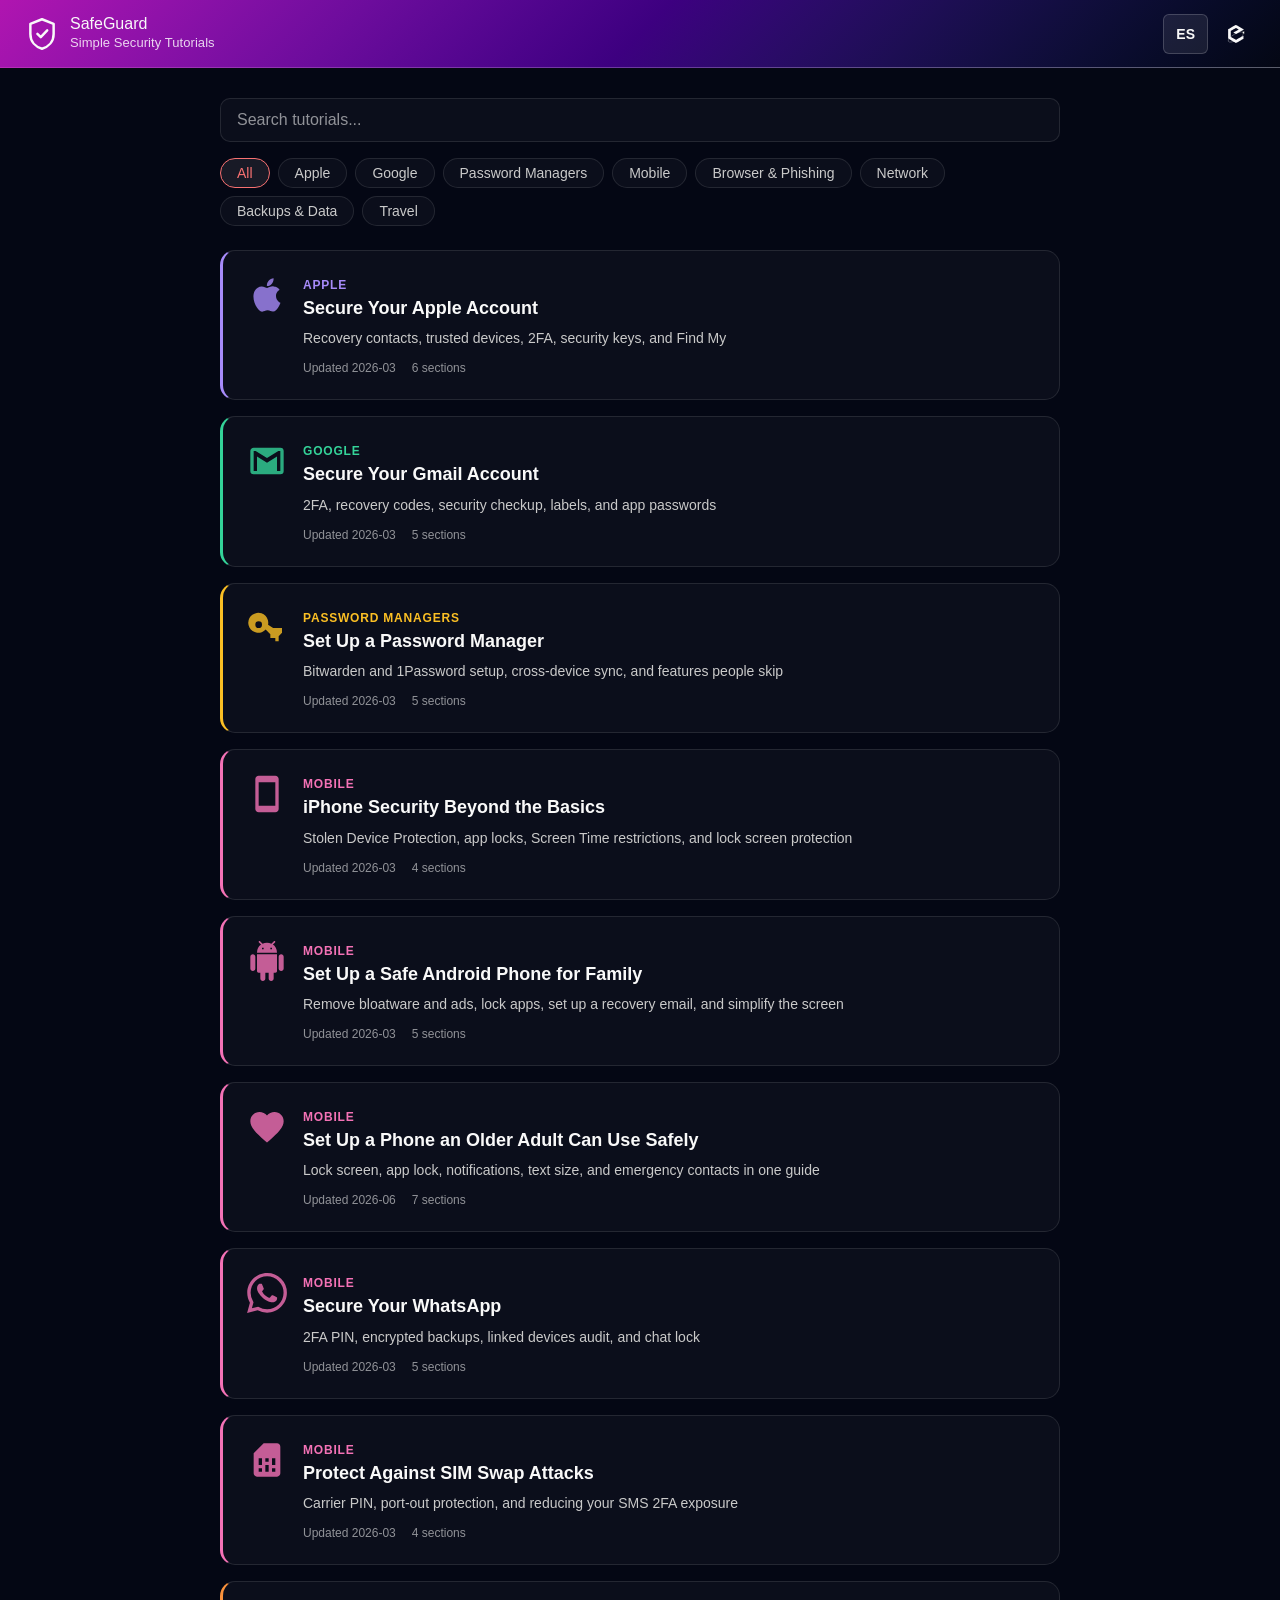
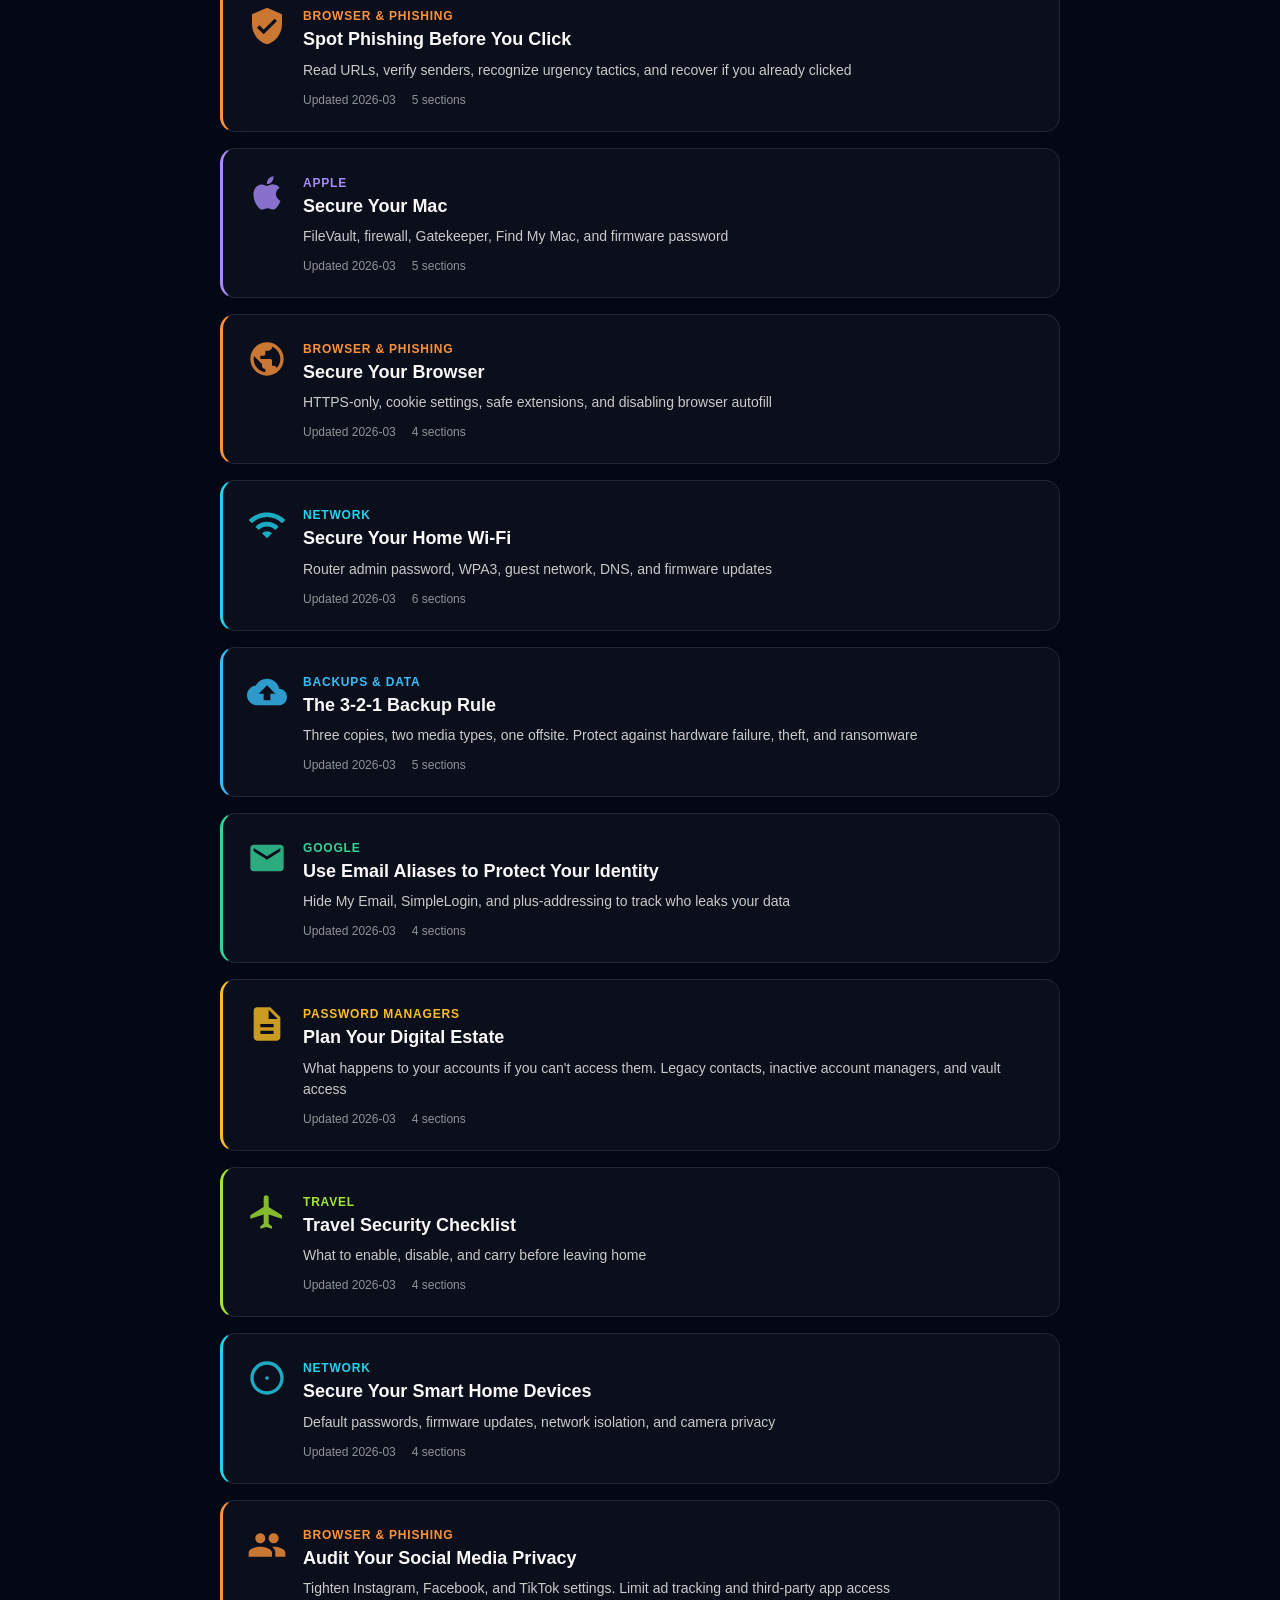
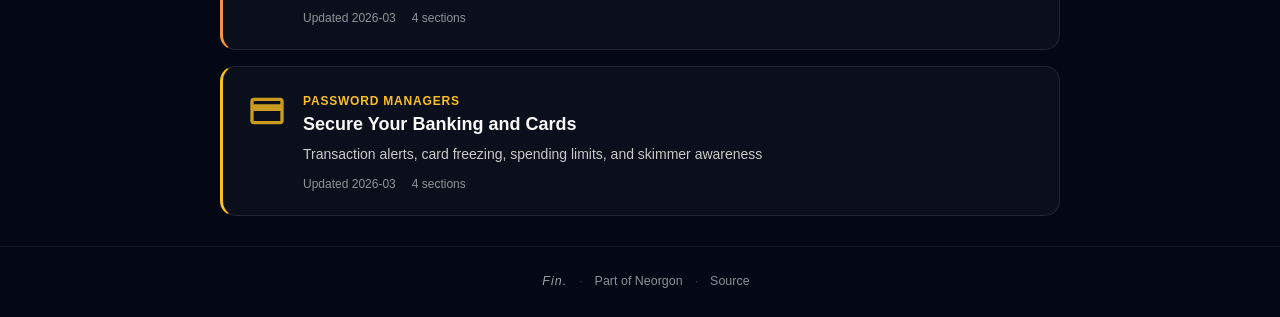
==== commit 9fae18df: "feat(brand): hexagon favicon set and per-site header mark Every site now ships a generated seven-fil" ====
--- a/index.html
+++ b/index.html
@@ -3,6 +3,12 @@
 <head>
   <meta charset="UTF-8">
   <meta name="viewport" content="width=device-width, initial-scale=1.0">
+  <link rel="icon" type="image/svg+xml" href="/favicon.svg">
+  <link rel="icon" type="image/x-icon" href="/favicon.ico" sizes="16x16 32x32 48x48">
+  <link rel="apple-touch-icon" sizes="180x180" href="/apple-touch-icon.png">
+  <meta name="apple-mobile-web-app-title" content="SafeGuard">
+  <link rel="manifest" href="/site.webmanifest">
+  <meta name="neo-mark" content="on">
   <meta http-equiv="Content-Security-Policy" content="default-src 'self'; base-uri 'self'; form-action 'self'; frame-ancestors 'none'; script-src 'self' 'unsafe-inline' https://esm.sh cdn.jsdelivr.net cdnjs.cloudflare.com https://challenges.cloudflare.com https://gc.zgo.at https://static.cloudflareinsights.com; style-src 'self' 'unsafe-inline' https://fonts.googleapis.com https://cdn.neorgon.org; font-src 'self' https://fonts.gstatic.com; img-src 'self' data: blob: https://*.convex.cloud https://img.clerk.com https://cdn.neorgon.org https://i.ytimg.com https://yt3.ggpht.com https://neorgon.goatcounter.com; connect-src 'self' https://*.convex.cloud https://*.clerk.accounts.dev https://*.accounts.dev https://clerk-telemetry.com https://api.clerk.com https://challenges.cloudflare.com https://*.workers.dev https://neorgon.goatcounter.com https://cloudflareinsights.com; frame-src 'self' https://challenges.cloudflare.com https://*.clerk.accounts.dev https://*.accounts.dev https://www.youtube.com https://www.youtube-nocookie.com; worker-src 'self' blob:">
   <meta name="referrer" content="strict-origin-when-cross-origin">
   <meta http-equiv="X-Content-Type-Options" content="nosniff">
@@ -26,7 +32,6 @@
   <meta property="og:image:alt" content="SafeGuard, simple security tutorials">
   <meta name="twitter:image" content="https://safeguard.neorgon.com/og-preview.jpg">
   <meta name="twitter:image:alt" content="SafeGuard, simple security tutorials">
-  <link rel="icon" type="image/x-icon" href="https://cdn.neorgon.org/v1.0.0/favicon.ico" />
   <link rel="stylesheet" href="css/style.css">
   <!-- Neorgon Header Kit (vendored; ?header=live swaps CSS to CDN) -->
   <script>(function(){var m=location.search.match(/[?&]theme=([\w-]+)/)||document.cookie.match(/(?:^|;\s*)neo_theme=([\w-]+)/);if(m&&m[1]!=='default')document.documentElement.dataset.theme=decodeURIComponent(m[1]);})();</script>
--- a/css/neorgon-header.css
+++ b/css/neorgon-header.css
@@ -371,8 +371,29 @@
   width: auto;
   flex-shrink: 0;
   display: block;
-  filter: brightness(0) invert(1);
   transition: transform .28s var(--header-ease, ease);
+}
+/* The raster fallback still needs forcing white; the injected vector must not
+   be filtered, because it already inherits the header's own text colour and
+   inverting it would undo exactly the thing it was swapped in to fix. */
+img.header-logo-img { filter: brightness(0) invert(1); }
+svg.header-logo-mark { fill: currentColor; width: auto; }
+/* A site that ships its own mark gets it as a mask over currentColor, so the
+   glyph follows the header's text colour exactly as the inline svg does. An
+   <img> could not: it paints its own pixels and ignores the cascade. */
+.header-logo-own {
+  /* Width tracks height rather than restating the token: .header-logo-img
+     already sets height, and it drops to --header-logo-h-mobile under 700px.
+     Pinning width to the desktop value gave a 36x28 box on a phone. */
+  aspect-ratio: 1;
+  width: auto;
+  background: currentColor;
+  /* The image itself is set inline by header.js, derived from the manifest
+     link, because a fleet site is served at its domain root and a kit showcase
+     is not. Only the parts that do not vary live here. */
+  -webkit-mask-position: center; mask-position: center;
+  -webkit-mask-size: contain;    mask-size: contain;
+  -webkit-mask-repeat: no-repeat; mask-repeat: no-repeat;
 }
 .header-logo-img:hover,
 .header-title-link:hover .header-logo-img { transform: scale(1.06) rotate(-4deg); }
@@ -437,6 +458,20 @@
   font-weight: 500;
   margin: 2px 0 0;
   letter-spacing: .005em;
+  white-space: nowrap;
+}
+
+/* Epigraph: the animating half of a bilingual subtitle. The glyph churn is
+   decoration, so it is aria-hidden and .neo-epi-sr carries the real sentence
+   for assistive tech. Both live inside .header-subtitle, which keeps the
+   existing nowrap and mobile-hide behaviour unchanged. */
+.neo-epi { font-variant-ligatures: none; }
+.neo-epi-sr {
+  position: absolute;
+  width: 1px; height: 1px;
+  margin: -1px; padding: 0; border: 0;
+  overflow: hidden;
+  clip-path: inset(50%);
   white-space: nowrap;
 }
 
@@ -603,13 +638,23 @@
   box-sizing: border-box;
   padding: 0;
   border-radius: 6px;
-  color: var(--header-icon-color, var(--header-text-dim));
+  /* Full strength, not --header-icon-color. The dim was meant as hierarchy and
+     did not read as one: .header-source carries no colour rule at all, so it
+     inherits the header's own #f9f9f9, and the home control sitting beside it
+     at 78% looked like a misconfiguration rather than a decision. The other
+     user of that token is the bordered theme toggle, which has a border to
+     carry its own weight; this one does not. */
+  color: var(--header-text);
   text-decoration: none;
   flex-shrink: 0;
   transition: color .18s var(--header-ease, ease),
               background .18s var(--header-ease, ease);
 }
-.header-home:hover { color: var(--header-text); background: var(--header-menu-hover); }
+/* --header-accent is the pink on the default palette and the skin's own accent
+   everywhere else, so the highlight stays on-brand without hardcoding magenta
+   into a control that ships to seven skins. */
+.header-home:hover,
+.header-home:focus-visible { color: var(--header-accent); background: var(--header-menu-hover); }
 .header-home svg {
   width: var(--header-icon-solid, 20px);
   height: var(--header-icon-solid, 20px);
@@ -627,13 +672,64 @@
   height: var(--header-icon, 22px);
 }
 .header-home .nh-orbit {
-  transform-origin: 12px 12px; /* viewBox centre — the planet */
+  transform-origin: 12px 12px; /* viewBox centre, for the legacy planet markup */
 }
 .header-home:hover .nh-orbit,
 .header-home:focus-visible .nh-orbit {
   animation: nh-orbit-lap 1.4s linear infinite;
 }
 @keyframes nh-orbit-lap { to { transform: rotate(360deg); } }
+
+/* ── Inclined orbit: the satellite passes in front of the mark and behind it ──
+   Two dots on one elliptical path, each shown for its own half of the lap. The
+   far one is drawn before the mark in document order, so the mark occludes it;
+   that occlusion IS the depth, and it costs nothing but paint order.
+
+   offset-path rather than a rotate: a rotation can only trace a circle, and
+   squashing it into an ellipse with scaleY would squash the satellite too,
+   because the counter-scale would have to sit inside the rotation. Where
+   offset-path is unsupported the dots simply rest at their authored cx/cy,
+   which is a still icon rather than a broken one.
+
+   The semi-major axis is capped by the viewBox: an inline svg clips to it, so
+   10.2 plus the 1.35 radius leaves 11.55 of the 12 available. */
+.header-home .nh-sat {
+  offset-rotate: 0deg;
+  /* The rim separates the satellite from the mark when it crosses it: without
+     one, a currentColor dot over a currentColor mark merges into the
+     silhouette and reads as a stray pixel rather than a moon.
+     --header-bg-end is the right hook because the rim's job is to look like
+     the background, so it vanishes over open header and shows only as a gap
+     against the mark. Measured caveat: every skin shipped today redefines
+     --header-bg-start and --header-bg-mid but leaves --header-bg-end at
+     #040714, so this resolves to one dark value everywhere right now. A skin
+     that ends light gets the rim right for free, but only if it sets that
+     token; one that ends light without setting it would show a dark ring. */
+  stroke: var(--header-bg-end, #040714);
+  stroke-width: .8;
+}
+.header-home .nh-sat-back { opacity: 0; }
+/* On hover the mark takes the accent, and currentColor would carry the
+   satellite with it: a pink dot on a pink mark is a dot you cannot find. It
+   holds the header's text colour instead, so the moon stays legible against
+   whatever the mark has become. */
+.header-home:hover .nh-sat,
+.header-home:focus-visible .nh-sat { fill: var(--header-text); }
+.header-home:hover .nh-sat-front,
+.header-home:focus-visible .nh-sat-front {
+  animation: nh-sat-lap 2.6s linear infinite, nh-sat-near 2.6s steps(1, end) infinite;
+}
+.header-home:hover .nh-sat-back,
+.header-home:focus-visible .nh-sat-back {
+  animation: nh-sat-lap 2.6s linear infinite, nh-sat-far 2.6s steps(1, end) infinite;
+}
+.header-home:hover .nh-sat,
+.header-home:focus-visible .nh-sat {
+  offset-path: path("M20.31 10.40 A9.6 3.4 -30 1 1 3.69 20.00 A9.6 3.4 -30 1 1 20.31 10.40");
+}
+@keyframes nh-sat-lap  { from { offset-distance: 0%; } to { offset-distance: 100%; } }
+@keyframes nh-sat-near { 0% { opacity: 1; } 50% { opacity: 0; } }
+@keyframes nh-sat-far  { 0% { opacity: 0; } 50% { opacity: 1; } }
 
 /* ── Overflow toggle (⋯) — injected by header.js ─────────────── */
 .header-overflow { position: relative; display: flex; }
@@ -837,7 +933,9 @@
   .header-logo-img:hover,
   .header-title-link:hover .header-logo-img { transform: none; }
   .header-home:hover .nh-orbit,
-  .header-home:focus-visible .nh-orbit { animation: none; }
+  .header-home:focus-visible .nh-orbit,
+  .header-home:hover .nh-sat,
+  .header-home:focus-visible .nh-sat { animation: none; }
   .header-menu.open { animation: none; }
   .header-overflow-toggle:active,
   .header-theme-toggle:active,
--- a/css/neorgon-footer.css
+++ b/css/neorgon-footer.css
@@ -161,6 +161,15 @@
 .neo-footer-sep { opacity: .4; user-select: none; }
 
 /* Version / updated stamps — mono + tabular so they never jitter */
+/* The end mark. Ornament only: it states nothing the page needs, which is
+   why it is safe to render in a language most visitors do not read. */
+.neo-footer-fin {
+  font-style: italic;
+  letter-spacing: .08em;
+  color: var(--footer-text-dim, var(--header-text-dim));
+  opacity: .75;
+}
+
 .neo-footer-stamp {
   font-family: ui-monospace, SFMono-Regular, "SF Mono", Menlo, monospace;
   font-variant-numeric: tabular-nums;
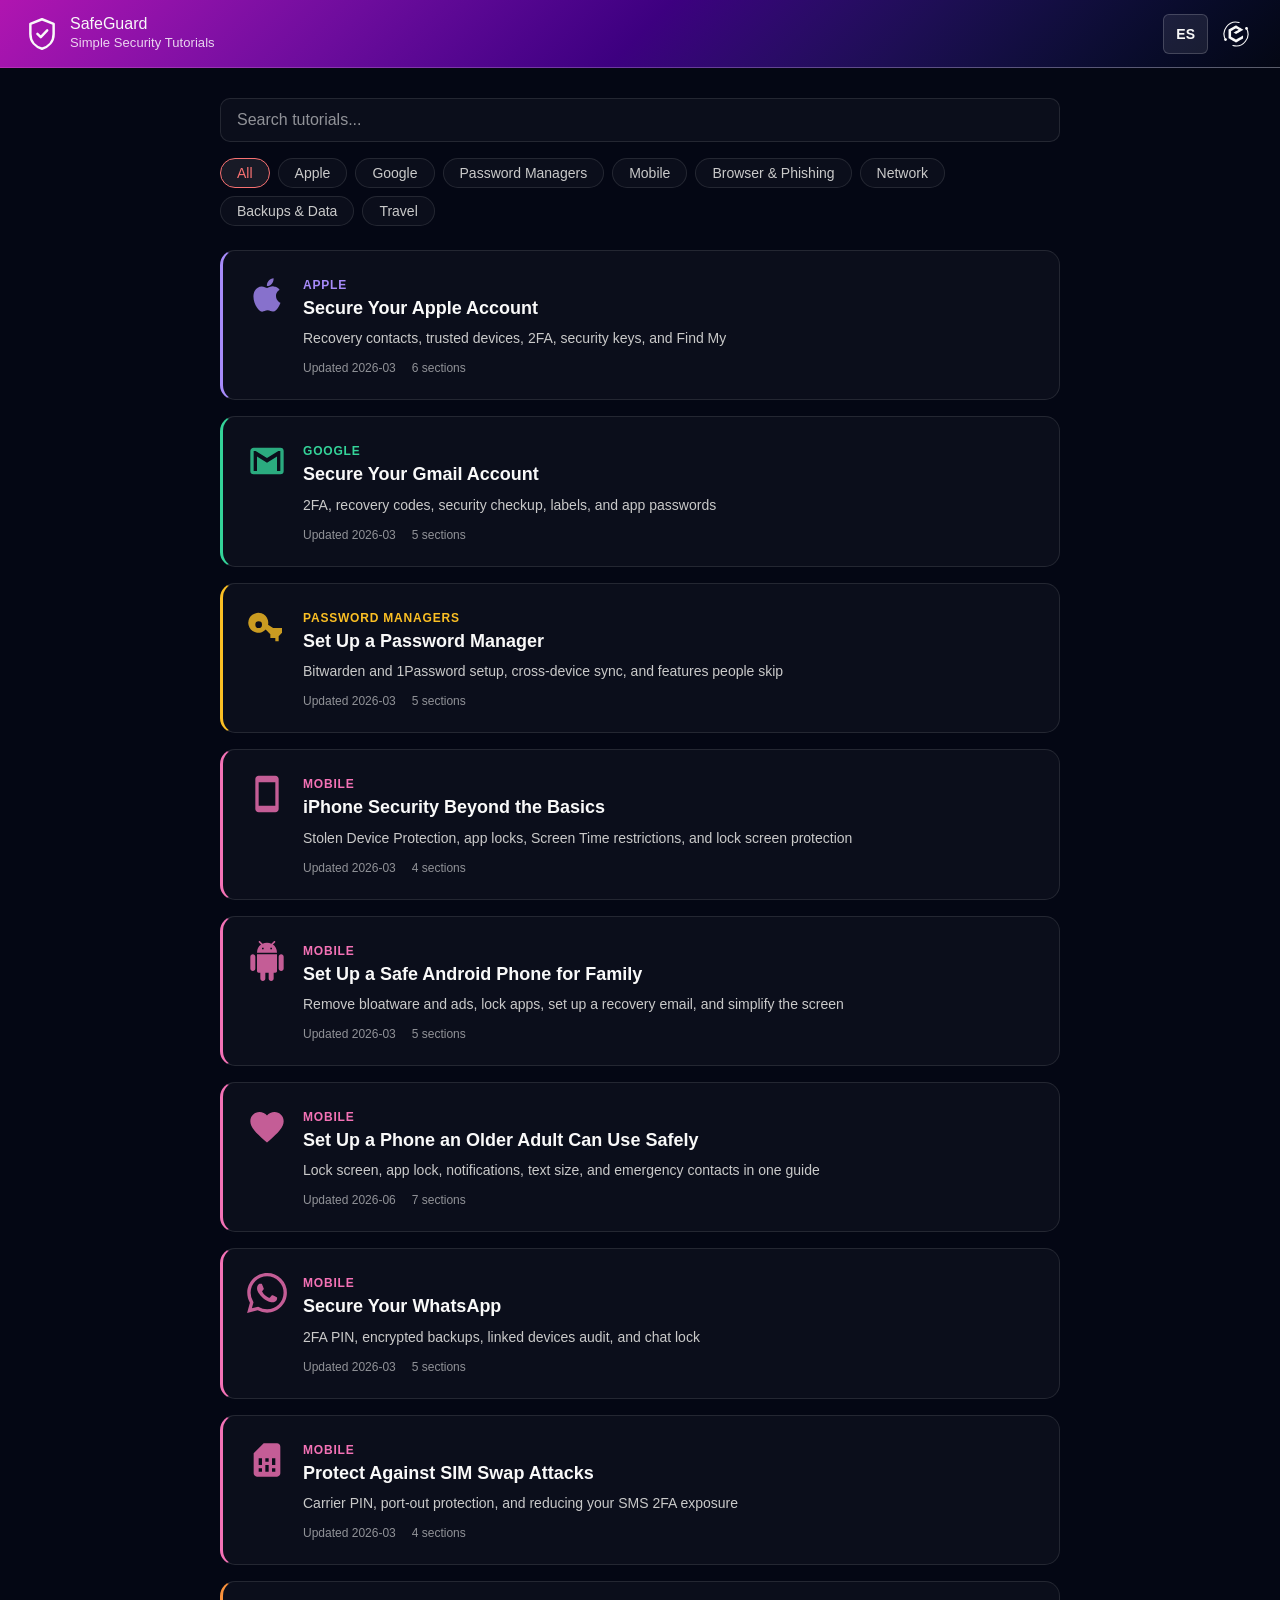
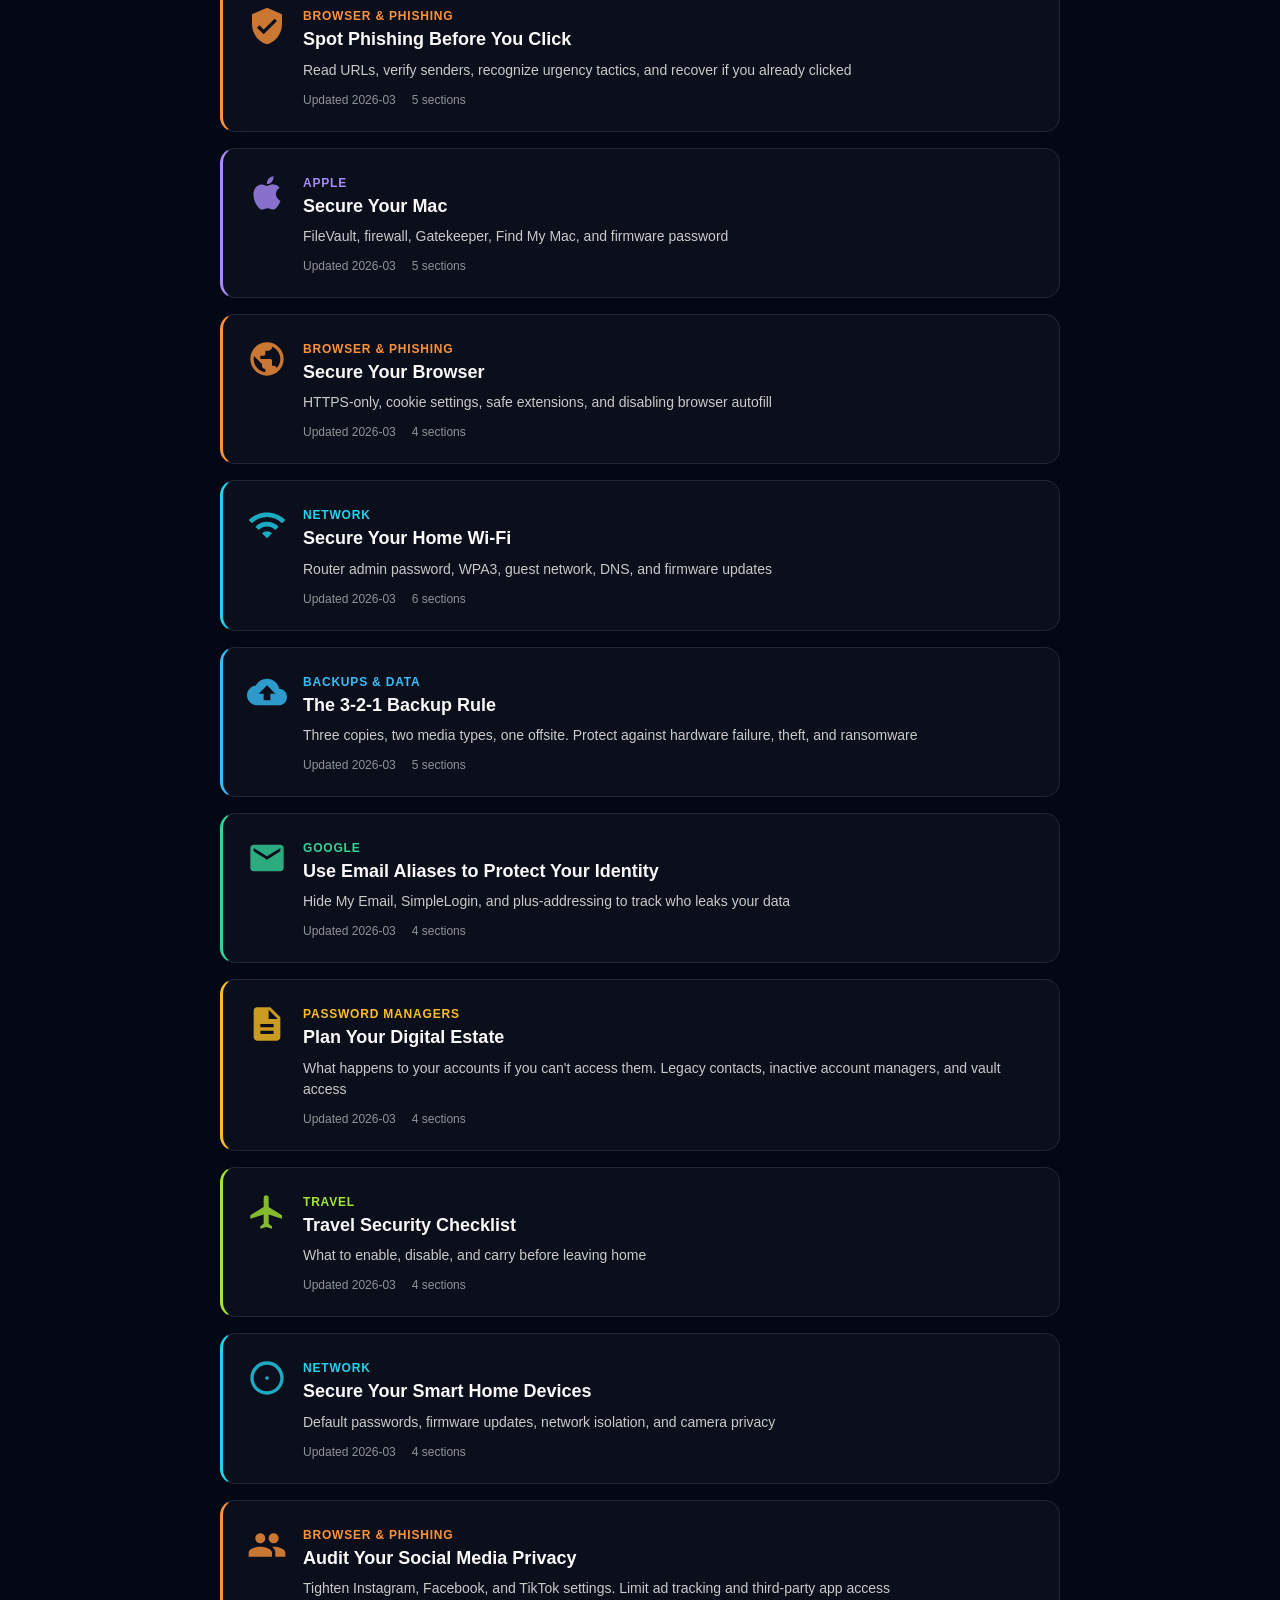
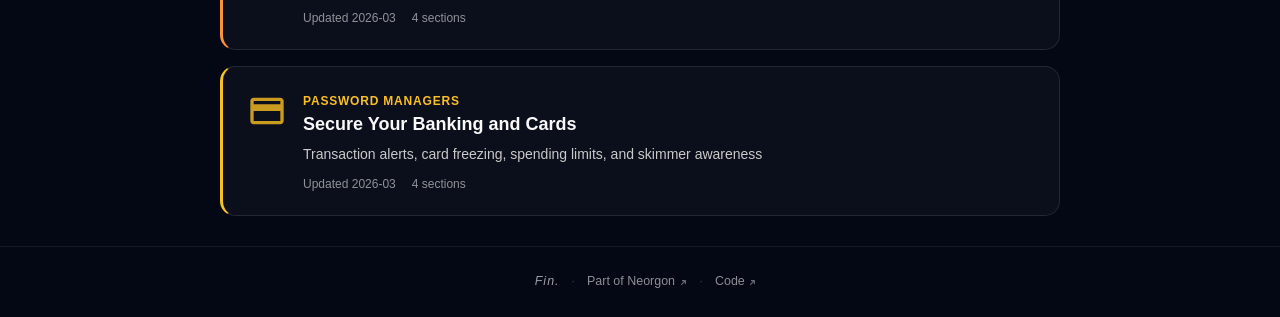
==== commit 87a639e2: "fix(csp): drop frame-ancestors from the meta CSP Browsers ignore frame-ancestors when it is delivere" ====
--- a/index.html
+++ b/index.html
@@ -9,7 +9,7 @@
   <meta name="apple-mobile-web-app-title" content="SafeGuard">
   <link rel="manifest" href="/site.webmanifest">
   <meta name="neo-mark" content="on">
-  <meta http-equiv="Content-Security-Policy" content="default-src 'self'; base-uri 'self'; form-action 'self'; frame-ancestors 'none'; script-src 'self' 'unsafe-inline' https://esm.sh cdn.jsdelivr.net cdnjs.cloudflare.com https://challenges.cloudflare.com https://gc.zgo.at https://static.cloudflareinsights.com; style-src 'self' 'unsafe-inline' https://fonts.googleapis.com https://cdn.neorgon.org; font-src 'self' https://fonts.gstatic.com; img-src 'self' data: blob: https://*.convex.cloud https://img.clerk.com https://cdn.neorgon.org https://i.ytimg.com https://yt3.ggpht.com https://neorgon.goatcounter.com; connect-src 'self' https://*.convex.cloud https://*.clerk.accounts.dev https://*.accounts.dev https://clerk-telemetry.com https://api.clerk.com https://challenges.cloudflare.com https://*.workers.dev https://neorgon.goatcounter.com https://cloudflareinsights.com; frame-src 'self' https://challenges.cloudflare.com https://*.clerk.accounts.dev https://*.accounts.dev https://www.youtube.com https://www.youtube-nocookie.com; worker-src 'self' blob:">
+  <meta http-equiv="Content-Security-Policy" content="default-src 'self'; base-uri 'self'; form-action 'self'; script-src 'self' 'unsafe-inline' https://esm.sh cdn.jsdelivr.net cdnjs.cloudflare.com https://challenges.cloudflare.com https://gc.zgo.at https://static.cloudflareinsights.com; style-src 'self' 'unsafe-inline' https://fonts.googleapis.com https://cdn.neorgon.org; font-src 'self' https://fonts.gstatic.com; img-src 'self' data: blob: https://*.convex.cloud https://img.clerk.com https://cdn.neorgon.org https://i.ytimg.com https://yt3.ggpht.com https://neorgon.goatcounter.com; connect-src 'self' https://*.convex.cloud https://*.clerk.accounts.dev https://*.accounts.dev https://clerk-telemetry.com https://api.clerk.com https://challenges.cloudflare.com https://*.workers.dev https://neorgon.goatcounter.com https://cloudflareinsights.com; frame-src 'self' https://challenges.cloudflare.com https://*.clerk.accounts.dev https://*.accounts.dev https://www.youtube.com https://www.youtube-nocookie.com; worker-src 'self' blob:">
   <meta name="referrer" content="strict-origin-when-cross-origin">
   <meta http-equiv="X-Content-Type-Options" content="nosniff">
   <title>SafeGuard | Simple Security Tutorials</title>
--- a/css/neorgon-header.css
+++ b/css/neorgon-header.css
@@ -668,8 +668,12 @@
    on hover or keyboard focus the rocket does laps, smoke trailing.
    Stroked glyph, so it sizes with --header-icon, not the solid token. */
 .header-home svg.nh-hub-icon {
-  width: var(--header-icon, 22px);
-  height: var(--header-icon, 22px);
+  /* Deliberately larger than --header-icon: the galaxy's arms occupy the outer
+     ring, so at 22px the MARK fell to 14px against 18px for the neighbouring
+     control. 26px puts it back at 18px, measured, while the arms still land
+     inside the 40px box. */
+  width: var(--header-hub-icon, 26px);
+  height: var(--header-hub-icon, 26px);
 }
 .header-home .nh-orbit {
   transform-origin: 12px 12px; /* viewBox centre, for the legacy planet markup */
@@ -680,56 +684,11 @@
 }
 @keyframes nh-orbit-lap { to { transform: rotate(360deg); } }
 
-/* ── Inclined orbit: the satellite passes in front of the mark and behind it ──
-   Two dots on one elliptical path, each shown for its own half of the lap. The
-   far one is drawn before the mark in document order, so the mark occludes it;
-   that occlusion IS the depth, and it costs nothing but paint order.
-
-   offset-path rather than a rotate: a rotation can only trace a circle, and
-   squashing it into an ellipse with scaleY would squash the satellite too,
-   because the counter-scale would have to sit inside the rotation. Where
-   offset-path is unsupported the dots simply rest at their authored cx/cy,
-   which is a still icon rather than a broken one.
-
-   The semi-major axis is capped by the viewBox: an inline svg clips to it, so
-   10.2 plus the 1.35 radius leaves 11.55 of the 12 available. */
-.header-home .nh-sat {
-  offset-rotate: 0deg;
-  /* The rim separates the satellite from the mark when it crosses it: without
-     one, a currentColor dot over a currentColor mark merges into the
-     silhouette and reads as a stray pixel rather than a moon.
-     --header-bg-end is the right hook because the rim's job is to look like
-     the background, so it vanishes over open header and shows only as a gap
-     against the mark. Measured caveat: every skin shipped today redefines
-     --header-bg-start and --header-bg-mid but leaves --header-bg-end at
-     #040714, so this resolves to one dark value everywhere right now. A skin
-     that ends light gets the rim right for free, but only if it sets that
-     token; one that ends light without setting it would show a dark ring. */
-  stroke: var(--header-bg-end, #040714);
-  stroke-width: .8;
-}
-.header-home .nh-sat-back { opacity: 0; }
-/* On hover the mark takes the accent, and currentColor would carry the
-   satellite with it: a pink dot on a pink mark is a dot you cannot find. It
-   holds the header's text colour instead, so the moon stays legible against
-   whatever the mark has become. */
-.header-home:hover .nh-sat,
-.header-home:focus-visible .nh-sat { fill: var(--header-text); }
-.header-home:hover .nh-sat-front,
-.header-home:focus-visible .nh-sat-front {
-  animation: nh-sat-lap 2.6s linear infinite, nh-sat-near 2.6s steps(1, end) infinite;
-}
-.header-home:hover .nh-sat-back,
-.header-home:focus-visible .nh-sat-back {
-  animation: nh-sat-lap 2.6s linear infinite, nh-sat-far 2.6s steps(1, end) infinite;
-}
-.header-home:hover .nh-sat,
-.header-home:focus-visible .nh-sat {
-  offset-path: path("M20.31 10.40 A9.6 3.4 -30 1 1 3.69 20.00 A9.6 3.4 -30 1 1 20.31 10.40");
-}
-@keyframes nh-sat-lap  { from { offset-distance: 0%; } to { offset-distance: 100%; } }
-@keyframes nh-sat-near { 0% { opacity: 1; } 50% { opacity: 0; } }
-@keyframes nh-sat-far  { 0% { opacity: 0; } 50% { opacity: 1; } }
+/* The galaxy turns as one rigid body on hover, so a plain rotate does it.
+   This replaced an offset-path satellite on an inclined ellipse: that needed a
+   front/back pair kept in sync and a semi-major axis capped so the dot did not
+   clip the viewBox, and none of it is needed once the arms sit outside the
+   mark instead of crossing it. */
 
 /* ── Overflow toggle (⋯) — injected by header.js ─────────────── */
 .header-overflow { position: relative; display: flex; }
@@ -933,9 +892,7 @@
   .header-logo-img:hover,
   .header-title-link:hover .header-logo-img { transform: none; }
   .header-home:hover .nh-orbit,
-  .header-home:focus-visible .nh-orbit,
-  .header-home:hover .nh-sat,
-  .header-home:focus-visible .nh-sat { animation: none; }
+  .header-home:focus-visible .nh-orbit { animation: none; }
   .header-menu.open { animation: none; }
   .header-overflow-toggle:active,
   .header-theme-toggle:active,
--- a/css/neorgon-footer.css
+++ b/css/neorgon-footer.css
@@ -533,3 +533,9 @@
     word-break: break-all;
   }
 }
+
+/* The outbound arrow on a footer link. Sized in em so it tracks the label at
+   whatever size a site's footer runs, and nudged up off the baseline because a
+   45-degree arrow reads low when it is optically centred. */
+.neo-footer-out { display: inline-block; vertical-align: -0.05em; margin-left: 0.28em; width: 0.72em; height: 0.72em; opacity: 0.75; }
+.neo-footer a:hover .neo-footer-out, .neo-footer a:focus-visible .neo-footer-out { opacity: 1; }
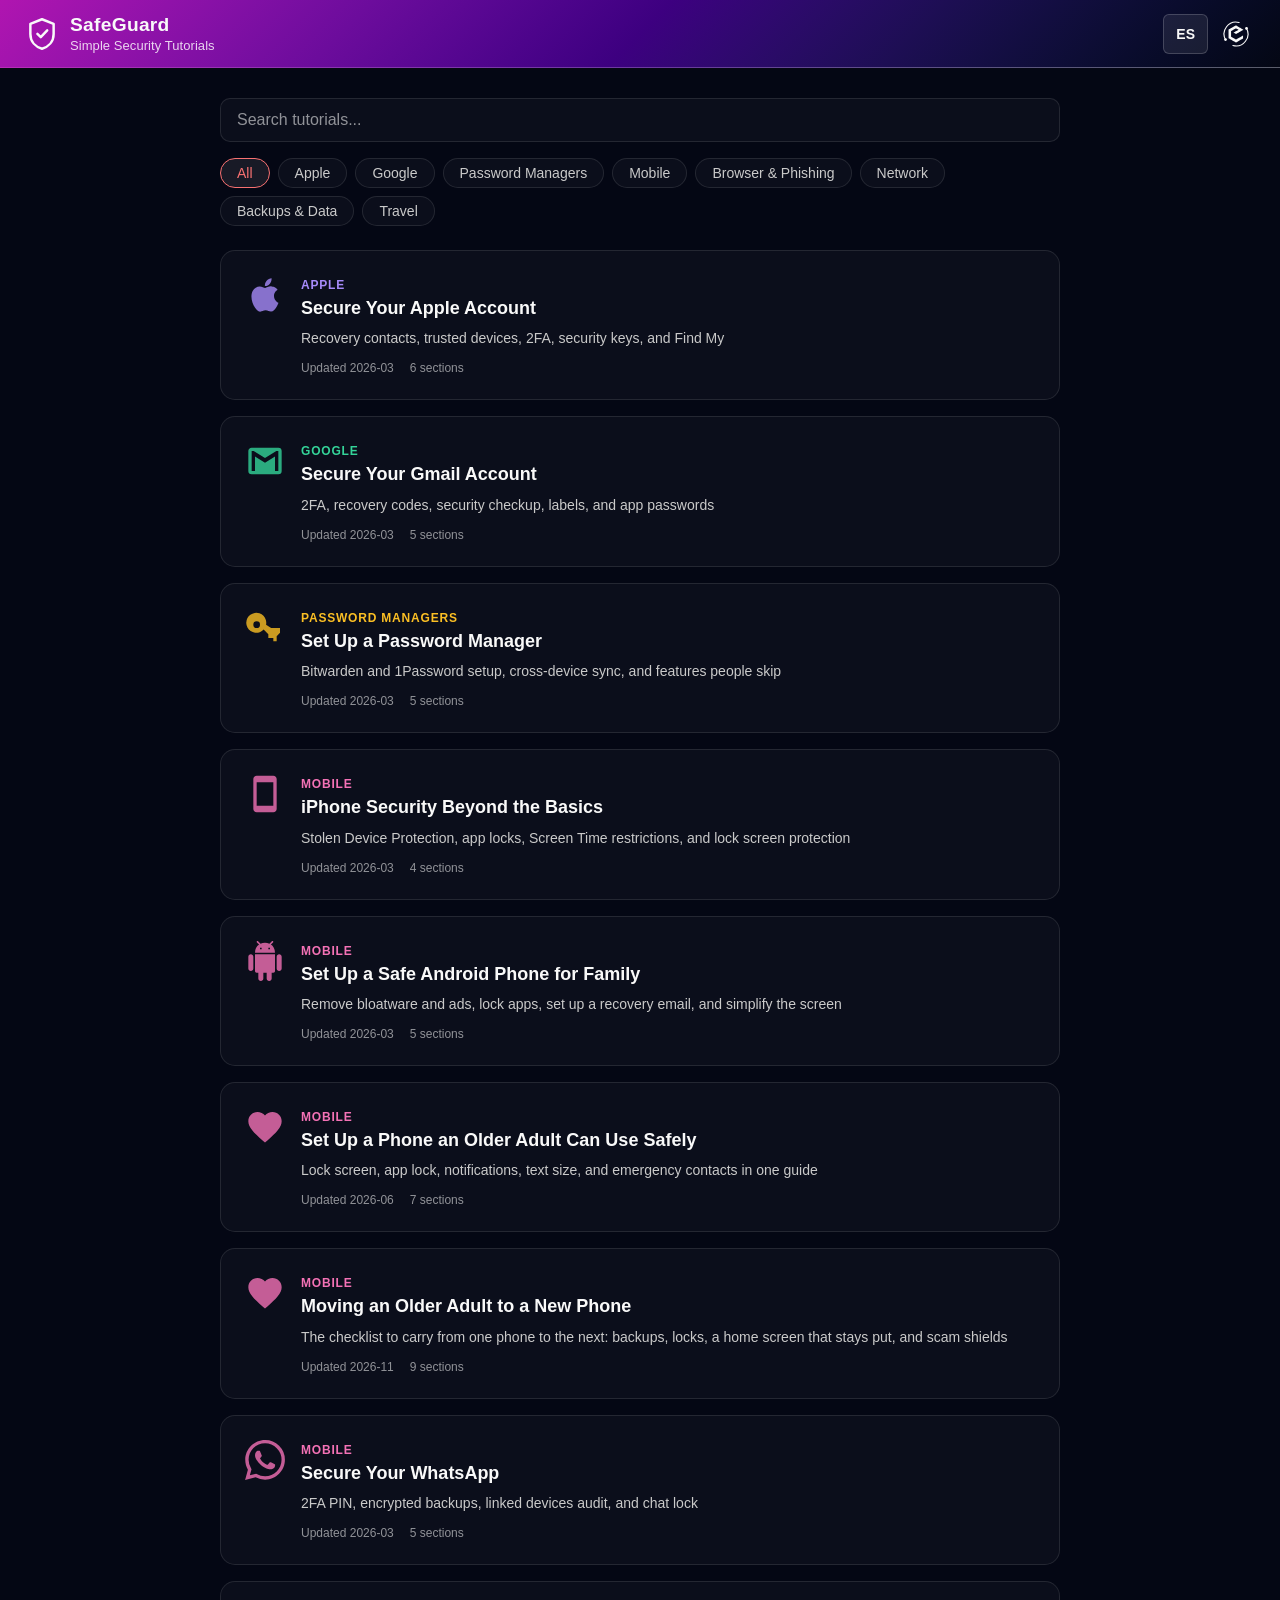
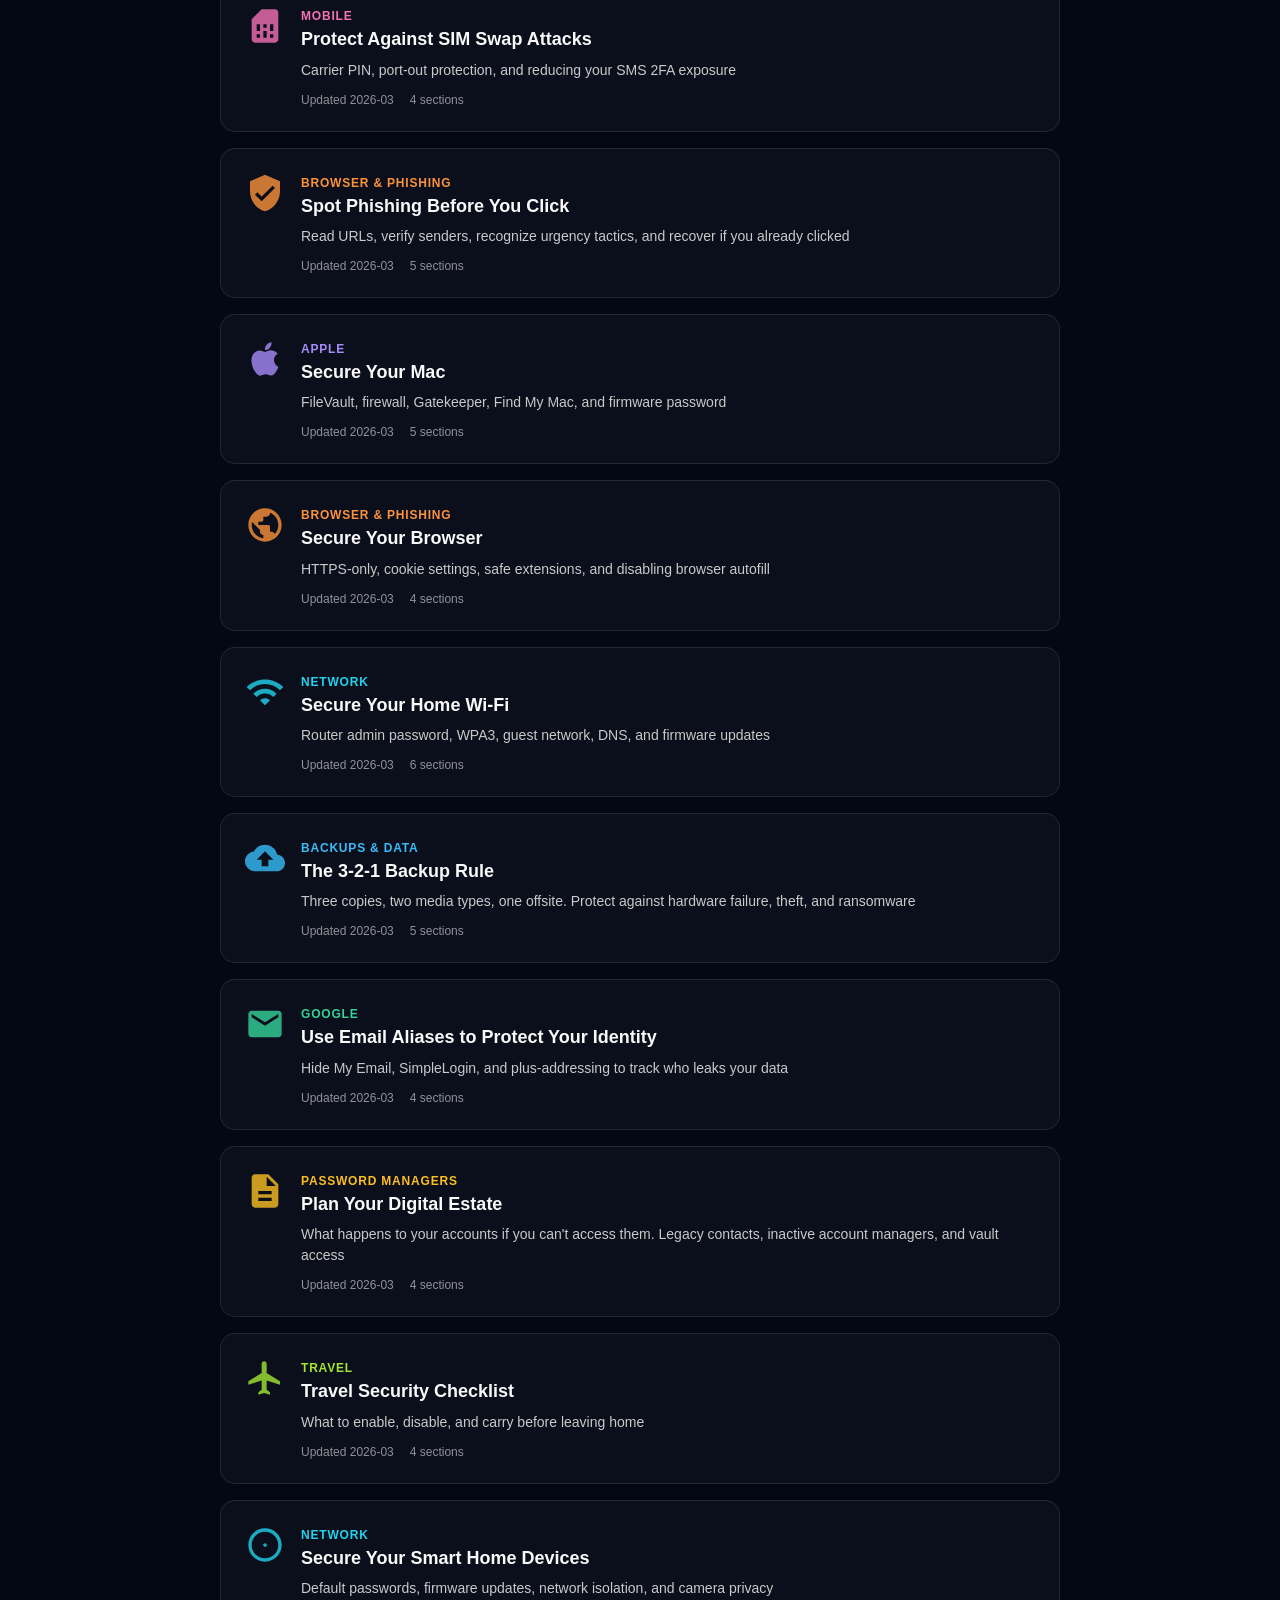
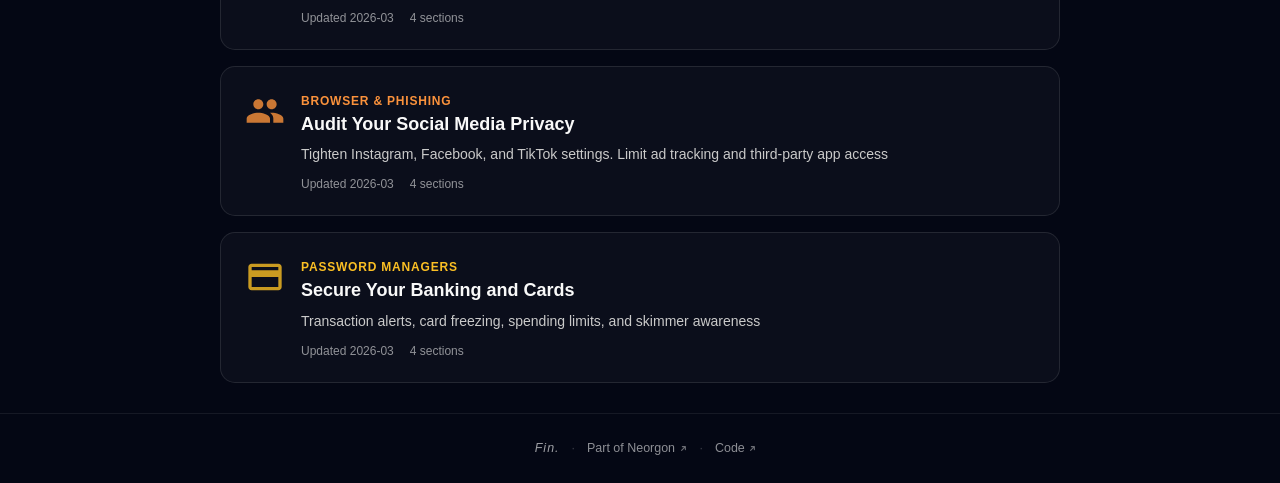
==== commit 6be84e5e: "fix(a11y): Name the tool in the page's one h1, and drop the cards' edge stripes The header carried t" ====
--- a/index.html
+++ b/index.html
@@ -9,9 +9,8 @@
   <meta name="apple-mobile-web-app-title" content="SafeGuard">
   <link rel="manifest" href="/site.webmanifest">
   <meta name="neo-mark" content="on">
-  <meta http-equiv="Content-Security-Policy" content="default-src 'self'; base-uri 'self'; form-action 'self'; script-src 'self' 'unsafe-inline' https://esm.sh cdn.jsdelivr.net cdnjs.cloudflare.com https://challenges.cloudflare.com https://gc.zgo.at https://static.cloudflareinsights.com; style-src 'self' 'unsafe-inline' https://fonts.googleapis.com https://cdn.neorgon.org; font-src 'self' https://fonts.gstatic.com; img-src 'self' data: blob: https://*.convex.cloud https://img.clerk.com https://cdn.neorgon.org https://i.ytimg.com https://yt3.ggpht.com https://neorgon.goatcounter.com; connect-src 'self' https://*.convex.cloud https://*.clerk.accounts.dev https://*.accounts.dev https://clerk-telemetry.com https://api.clerk.com https://challenges.cloudflare.com https://*.workers.dev https://neorgon.goatcounter.com https://cloudflareinsights.com; frame-src 'self' https://challenges.cloudflare.com https://*.clerk.accounts.dev https://*.accounts.dev https://www.youtube.com https://www.youtube-nocookie.com; worker-src 'self' blob:">
+  <meta http-equiv="Content-Security-Policy" content="default-src 'self'; base-uri 'self'; form-action 'self'; script-src 'self' 'unsafe-inline' https://esm.sh cdn.jsdelivr.net cdnjs.cloudflare.com https://challenges.cloudflare.com https://gc.zgo.at https://static.cloudflareinsights.com; style-src 'self' 'unsafe-inline' https://fonts.googleapis.com https://cdn.neorgon.org; font-src 'self' https://fonts.gstatic.com; img-src 'self' data: blob: https://*.convex.cloud https://img.clerk.com https://cdn.neorgon.org https://i.ytimg.com https://yt3.ggpht.com https://neorgon.goatcounter.com; connect-src 'self' https://*.convex.cloud https://clerk.neorgon.com https://accounts.neorgon.com https://clerk-telemetry.com https://api.clerk.com https://challenges.cloudflare.com https://*.workers.dev https://neorgon.goatcounter.com https://cloudflareinsights.com; frame-src 'self' https://challenges.cloudflare.com https://clerk.neorgon.com https://accounts.neorgon.com https://www.youtube.com https://www.youtube-nocookie.com; worker-src 'self' blob:">
   <meta name="referrer" content="strict-origin-when-cross-origin">
-  <meta http-equiv="X-Content-Type-Options" content="nosniff">
   <title>SafeGuard | Simple Security Tutorials</title>
   <meta name="description" content="Step-by-step tutorials and straightforward solutions to secure your Apple, Google, and mobile accounts. Bilingual EN/ES">
   <meta property="og:title" content="SafeGuard: Simple Security Tutorials">
@@ -65,7 +64,7 @@
       <a href="./" class="header-title-link">
         <img src="https://cdn.neorgon.org/v1.0.0/energon-classic-logo.png" class="header-logo-img" alt="">
         <div class="header-title-wrap">
-        <span class="site-title" id="siteTitle">SafeGuard</span>
+        <h1 class="site-title" id="siteTitle">SafeGuard</h1>
         <div class="header-subtitle" id="siteSubtitle">Simple Security Tutorials</div>
       
         </div>
@@ -77,14 +76,13 @@
         <button class="lang-toggle" data-keep-mobile id="langToggle" aria-label="Toggle language">ES</button>
       </div>
       <a class="header-home" href="https://neorgon.com/" title="neorgon.com" aria-label="Neorgon home">
-        <svg class="nh-hub-icon" viewBox="0 0 24 24" fill="none" stroke="currentColor" stroke-width="1.5" stroke-linecap="round" stroke-linejoin="round" xmlns="http://www.w3.org/2000/svg" aria-hidden="true">
-          <circle cx="12" cy="12" r="4.4"/>
-          <ellipse cx="12" cy="12" rx="8.4" ry="3" transform="rotate(-18 12 12)"/>
+        <svg class="nh-hub-icon" viewBox="0 0 24 24" fill="none" xmlns="http://www.w3.org/2000/svg" aria-hidden="true">
+          <path d="M12 4.4 18.58 8.2 18.58 15.8 12 19.6 5.42 15.8 5.42 8.2Z" fill="currentColor" stroke="none"/>
           <g class="nh-orbit">
-            <path d="M17.5 4.2 14.2 2.7l.9 1.4-.6 1.1z" fill="currentColor" stroke="none"/>
-            <circle cx="12.6" cy="3" r=".7" fill="currentColor" stroke="none" opacity=".55"/>
-            <circle cx="11.1" cy="3.3" r=".55" fill="currentColor" stroke="none" opacity=".35"/>
-            <circle cx="9.8" cy="3.7" r=".4" fill="currentColor" stroke="none" opacity=".2"/>
+            <path d="M2.47 17.50 A11.0 11.0 0 0 1 14.85 1.37" fill="none" stroke="currentColor" stroke-width="1.05" stroke-linecap="round"/>
+            <path d="M21.53 6.50 A11.0 11.0 0 0 1 9.15 22.63" fill="none" stroke="currentColor" stroke-width="1.05" stroke-linecap="round"/>
+            <circle cx="21.71" cy="6.84" r="1.25" fill="currentColor"/>
+            <circle cx="2.29" cy="17.16" r="1.25" fill="currentColor"/>
           </g>
         </svg>
       </a>
--- a/css/style.css
+++ b/css/style.css
@@ -118,15 +118,16 @@
   gap: var(--space-4);
 }
 
+/* The category reads from the icon and the label; on hover the whole border
+   takes its hue, instead of a stripe down one edge at rest. */
 .guide-card {
   background: var(--surface-1);
   border: 1px solid var(--border);
-  border-left: 3px solid var(--card-accent, var(--accent));
   border-radius: var(--radius-lg);
   padding: var(--space-6);
   display: flex; gap: var(--space-4); align-items: flex-start;
   cursor: pointer;
-  transition: transform var(--dur), box-shadow var(--dur), background var(--dur);
+  transition: transform var(--dur), box-shadow var(--dur), background var(--dur), border-color var(--dur);
   animation: fadeIn 0.3s ease-out both;
   color: inherit;
   text-decoration: none;
@@ -135,6 +136,7 @@
   transform: translateY(-3px);
   box-shadow: 0 8px 24px rgba(0,0,0,.3);
   background: var(--surface-2);
+  border-color: color-mix(in srgb, var(--card-accent, var(--accent)) 55%, var(--border));
 }
 
 .guide-card-icon {
@@ -208,7 +210,7 @@
   border-radius: var(--radius);
   padding: var(--space-4);
 }
-.guide-toc h3 {
+.guide-toc h2 {
   font-size: var(--text-xs);
   text-transform: uppercase;
   letter-spacing: .8px;
@@ -247,7 +249,7 @@
   text-transform: uppercase;
   letter-spacing: .8px;
 }
-.guide-header h1 {
+.guide-header h2 {
   font-size: var(--text-2xl);
   font-weight: 700;
   margin: var(--space-1) 0 var(--space-2);
@@ -268,7 +270,7 @@
   margin-bottom: var(--space-8);
   scroll-margin-top: 88px;
 }
-.guide-section h2 {
+.guide-section h3 {
   font-size: var(--text-xl);
   font-weight: 600;
   margin-bottom: var(--space-4);
@@ -391,7 +393,7 @@
 @media (prefers-reduced-motion: reduce) {
   *, *::before, *::after {
     animation-duration: 0.01ms !important;
-    transition-duration: 0.01ms !important;
+    transition: none !important;
   }
 }
 
--- a/css/neorgon-header.css
+++ b/css/neorgon-header.css
@@ -108,6 +108,22 @@
       sites. Do not raise the specificity here without raising it
       there too, or skinned sites will silently sit out the season.
 
+   3. The Footer Kit's pieces (.neo-footer, and .neo-top and .neo-modal,
+      which it appends to <body>) and the Beacon link sit outside
+      .header-bar, so a skin declared only on the bar never reaches
+      their focus rings and borders (queue #156). Every skin rule
+      therefore names them too, behind `:has()` on <html>. That item is
+      wrapped in `:is()` because :is() forgives a selector it cannot
+      parse: a browser without :has() drops that one item, not the
+      whole rule and with it the header's own skin. `:where()` inside
+      :has() keeps it at (0,2,1), under an armed season's (0,3,2)
+      pieces rule in season.css. The footer and beacon resolve the
+      tokens on those pieces; see "Header-derived tokens" in footer.css.
+
+   Each skin also sets --header-focus, a near-white in its own hue, so
+   the header's focus rings and the Beacon's stop being the default's
+   pink on a skinned site.
+
    Each skin re-tunes the edge ramp and control border for its own
    surface — those defaults are calibrated to the magenta gradient
    and are wrong on a black bar.
@@ -115,7 +131,9 @@
 
 /* ink — near-black neutral. The default choice for a site whose
    palette the magenta gradient fights. */
-html:not([data-theme]) .header-bar[data-header-skin="ink"] {
+html:not([data-theme]) .header-bar[data-header-skin="ink"],
+:is(html:not([data-theme]):has(:where(.header-bar[data-header-skin="ink"])) :is(.neo-footer, .neo-top, .neo-modal, .neo-beacon-link)) {
+  --header-focus: oklch(0.97 0.01 255);
   --header-bg-start: #14161c;
   --header-bg-mid: #0b0d12;
   --header-bg-end: #050609;
@@ -137,7 +155,9 @@
 
 /* carbon — flat true black, no gradient. The most restrained option;
    the hairline does all the separating. */
-html:not([data-theme]) .header-bar[data-header-skin="carbon"] {
+html:not([data-theme]) .header-bar[data-header-skin="carbon"],
+:is(html:not([data-theme]):has(:where(.header-bar[data-header-skin="carbon"])) :is(.neo-footer, .neo-top, .neo-modal, .neo-beacon-link)) {
+  --header-focus: oklch(0.97 0 0);
   --header-bg-start: #08080a;
   --header-bg-mid: #08080a;
   --header-bg-end: #08080a;
@@ -157,7 +177,9 @@
 
 /* brass — warm dark, tuned to incident-runbook's #b8935f / #d8b280
    accents and its #040714 page background. */
-html:not([data-theme]) .header-bar[data-header-skin="brass"] {
+html:not([data-theme]) .header-bar[data-header-skin="brass"],
+:is(html:not([data-theme]):has(:where(.header-bar[data-header-skin="brass"])) :is(.neo-footer, .neo-top, .neo-modal, .neo-beacon-link)) {
+  --header-focus: oklch(0.97 0.02 75);
   --header-bg-start: #2a2114;
   --header-bg-mid: #16120c;
   --header-bg-end: #040714;
@@ -176,7 +198,9 @@
 }
 
 /* slate — cool blue-grey. Neutral without going fully black. */
-html:not([data-theme]) .header-bar[data-header-skin="slate"] {
+html:not([data-theme]) .header-bar[data-header-skin="slate"],
+:is(html:not([data-theme]):has(:where(.header-bar[data-header-skin="slate"])) :is(.neo-footer, .neo-top, .neo-modal, .neo-beacon-link)) {
+  --header-focus: oklch(0.97 0.02 230);
   --header-bg-start: #33415a;
   --header-bg-mid: #1e293b;
   --header-bg-end: #0b1120;
@@ -195,7 +219,9 @@
 }
 
 /* aurora — deep teal into cyan. For data/monitoring surfaces. */
-html:not([data-theme]) .header-bar[data-header-skin="aurora"] {
+html:not([data-theme]) .header-bar[data-header-skin="aurora"],
+:is(html:not([data-theme]):has(:where(.header-bar[data-header-skin="aurora"])) :is(.neo-footer, .neo-top, .neo-modal, .neo-beacon-link)) {
+  --header-focus: oklch(0.97 0.02 205);
   --header-bg-start: #0e7490;
   --header-bg-mid: #0a3d4d;
   --header-bg-end: #040714;
@@ -215,7 +241,9 @@
 
 /* ember — warm amber into rust. For alert/ops surfaces that want
    warmth without reading as the danger theme. */
-html:not([data-theme]) .header-bar[data-header-skin="ember"] {
+html:not([data-theme]) .header-bar[data-header-skin="ember"],
+:is(html:not([data-theme]):has(:where(.header-bar[data-header-skin="ember"])) :is(.neo-footer, .neo-top, .neo-modal, .neo-beacon-link)) {
+  --header-focus: oklch(0.97 0.02 85);
   --header-bg-start: #9a3412;
   --header-bg-mid: #4a1608;
   --header-bg-end: #040714;
@@ -236,7 +264,9 @@
 /* jade — clinical emerald. Tuned to headpain-site's #059669 / #10b981
    accents on its #040714 page. For calm medical/health surfaces where
    both the magenta default and ember's warning-warmth read wrong. */
-html:not([data-theme]) .header-bar[data-header-skin="jade"] {
+html:not([data-theme]) .header-bar[data-header-skin="jade"],
+:is(html:not([data-theme]):has(:where(.header-bar[data-header-skin="jade"])) :is(.neo-footer, .neo-top, .neo-modal, .neo-beacon-link)) {
+  --header-focus: oklch(0.97 0.02 165);
   --header-bg-start: #065f46;
   --header-bg-mid: #043b2c;
   --header-bg-end: #040714;
@@ -264,7 +294,9 @@
    In the site's own css/style.css, copy this selector EXACTLY — the
    scoping and the specificity are the whole contract:
 
-     html:not([data-theme]) .header-bar[data-header-skin="custom"] {
+     html:not([data-theme]) .header-bar[data-header-skin="custom"],
+     html:not([data-theme]) :is(.neo-footer, .neo-top, .neo-modal, .neo-beacon-link) {
+       --header-focus: …;
        --header-bg-start: …;  --header-bg-mid: …;  --header-bg-end: …;
        --header-accent: …;    --header-text: …;    --header-text-dim: …;
        --header-icon-color: …; --header-border: …; --header-border-strong: …;
@@ -279,6 +311,12 @@
        kit default, below an armed season's (0,4,2) skin variant. A
        bare `.header-bar { --header-bg-start: … }` is only (0,1,0)
        and the kit's own defaults would beat it.
+     · The second line hands the same tokens to the Footer Kit's
+       pieces and the Beacon link, which sit outside the bar. Without
+       it the footer's focus rings stay the kit's magenta (queue #156).
+       It is (0,2,1), below an armed season's (0,3,2) pieces rule, so
+       a season still re-skins the footer. A site that only skins a
+       page with no footer can leave it out.
    Set only the three gradient stops if that is all that clashes; the
    bar re-composes --header-bg from them (see .header-bar below).
    Only the three stops + accent are usually enough — but re-tune the
@@ -377,7 +415,7 @@
    be filtered, because it already inherits the header's own text colour and
    inverting it would undo exactly the thing it was swapped in to fix. */
 img.header-logo-img { filter: brightness(0) invert(1); }
-svg.header-logo-mark { fill: currentColor; width: auto; }
+svg.header-logo-mark { color: var(--header-text); fill: currentColor; width: auto; }
 /* A site that ships its own mark gets it as a mask over currentColor, so the
    glyph follows the header's text colour exactly as the inline svg does. An
    <img> could not: it paints its own pixels and ignores the cascade. */
@@ -387,6 +425,16 @@
      Pinning width to the desktop value gave a 36x28 box on a phone. */
   aspect-ratio: 1;
   width: auto;
+  /* Declared, not inherited. `background: currentColor` resolves against
+     whatever the ancestor set, and the logo is always inside an <a>: on a site
+     whose logo anchor carries no class, that ancestor is an unstyled link and
+     currentColor is the UA's #0000EE. The mark then paints link-blue, silently,
+     because nothing in the page is wrong enough to throw. Every fleet site
+     happens to wrap the logo in .header-title-link (which the kit gives
+     color: inherit), so this only surfaced when ops-console adopted the kit
+     with a bare <a>. Stating the colour here makes the mask independent of the
+     markup around it, which is the contract the rest of the kit already keeps. */
+  color: var(--header-text);
   background: currentColor;
   /* The image itself is set inline by header.js, derived from the manifest
      link, because a fleet site is served at its domain root and a kit showcase
@@ -661,11 +709,14 @@
   display: block;
 }
 
-/* ── Hub glyph: inclined planet + orbiting rocket ────────────────
-   .header-home now carries the kit's planet SVG (markup contract in
-   the README) — the one header link to neorgon.com, tooltip
-   "neorgon.com". Idle it is a still planet with the rocket parked;
-   on hover or keyboard focus the rocket does laps, smoke trailing.
+/* ── Hub glyph: the Energon mark at the centre of a galaxy ───────
+   .header-home is the one header link to neorgon.com, tooltip
+   "neorgon.com". The page stamps a placeholder SVG (markup contract
+   in the README) and upgradeHome() replaces it on init with the mark
+   at scale(0.72) inside a <g class="nh-orbit"> of two arcs and two
+   dots. Idle the whole thing is still; on hover or keyboard focus the
+   orbit group turns as one rigid body while the mark stays upright,
+   because a rotating letterform is unreadable.
    Stroked glyph, so it sizes with --header-icon, not the solid token. */
 .header-home svg.nh-hub-icon {
   /* Deliberately larger than --header-icon: the galaxy's arms occupy the outer
--- a/css/neorgon-themes.css
+++ b/css/neorgon-themes.css
@@ -56,6 +56,7 @@
   --header-bg-end: #052e16;
   --header-glass: rgba(5, 46, 22, .45);
   --header-accent: #fbbf24;
+  --header-focus: oklch(0.97 0.02 85);  /* near-white in the theme's hue: header and Beacon focus rings */
   --header-border: rgba(251, 191, 36, .25);
   --header-border-strong: rgba(251, 191, 36, .45);
   --header-text: #fefce8;
@@ -91,6 +92,7 @@
   --header-bg-end: #020617;
   --header-glass: rgba(30, 27, 75, .45);
   --header-accent: #fcd34d;
+  --header-focus: oklch(0.97 0.02 90);
   --header-border: rgba(252, 211, 77, .24);
   --header-border-strong: rgba(252, 211, 77, .45);
   --header-text: #f5f3ff;
@@ -130,6 +132,7 @@
   --header-bg-end: #0c0a09;
   --header-glass: rgba(28, 25, 23, .5);
   --header-accent: #f97316;
+  --header-focus: oklch(0.97 0.02 55);
   --header-border: rgba(249, 115, 22, .22);
   --header-border-strong: rgba(249, 115, 22, .45);
   --header-text: #fff7ed;
@@ -165,6 +168,7 @@
   --header-bg-end: #000000;
   --header-glass: rgba(0, 12, 0, .45);
   --header-accent: #00ff41;
+  --header-focus: oklch(0.97 0.02 145);
   --header-border: rgba(0, 255, 65, .18);
   --header-border-strong: rgba(0, 255, 65, .4);
   --header-text: #ccffcc;
@@ -206,6 +210,7 @@
   --header-bg-end: #070c14;
   --header-glass: rgba(12, 20, 32, .5);
   --header-accent: #7dd3fc;
+  --header-focus: oklch(0.97 0.02 230);
   --header-border: rgba(125, 211, 252, .2);
   --header-border-strong: rgba(125, 211, 252, .38);
   --header-text: #f0f9ff;
@@ -241,6 +246,7 @@
   --header-bg-end: #140a14;
   --header-glass: rgba(40, 20, 36, .45);
   --header-accent: #fbcfe8;
+  --header-focus: oklch(0.97 0.02 350);
   --header-border: rgba(251, 207, 232, .22);
   --header-border-strong: rgba(251, 207, 232, .4);
   --header-text: #fff1f6;
@@ -271,6 +277,7 @@
   --header-bg-end: #0c0a0a;
   --header-glass: rgba(69, 10, 10, .45);
   --header-accent: #f59e0b;
+  --header-focus: oklch(0.97 0.02 75);
   --header-border: rgba(245, 158, 11, .25);
   --header-border-strong: rgba(245, 158, 11, .45);
   --header-text: #fef2f2;
--- a/css/neorgon-footer.css
+++ b/css/neorgon-footer.css
@@ -21,19 +21,48 @@
   --footer-line: 1.7;
   --footer-target: 24px;
 
-  /* Palette — inherits the header theme tokens so ?theme=matrix and the
-     fleet-wide season.css re-skin the footer too. Fallbacks keep the kit
-     usable on a page that never loads the header kit. */
+  /* Palette. --footer-bg, --footer-text, --footer-text-strong and
+     --footer-surface are plain defaults. The four that follow the header
+     (--footer-accent, --footer-border, --footer-border-strong,
+     --footer-hover) are deliberately NOT declared here: see "Header-derived
+     tokens" just below. A site still sets any of them, anywhere, to win. */
   --footer-bg: transparent;
-  --footer-border: var(--header-border, rgba(255, 255, 255, .07));
-  --footer-border-strong: var(--header-border-strong, rgba(255, 255, 255, .22));
   --footer-text: var(--text-muted, rgba(255, 255, 255, .55));
   --footer-text-strong: var(--text-secondary, #cacaca);
-  --footer-accent: var(--header-accent, #e879f9);
   --footer-surface: var(--surface-1, rgba(255, 255, 255, .03));
-  --footer-hover: var(--header-menu-hover, rgba(255, 255, 255, .08));
 
   --footer-z-top: 150; /* back-to-top: above content, below header (200) and modals (400) */
+
+  /* Back-to-top geometry. Phones get 14px and 38px. The gap is what the
+     button keeps above the footer once the footer scrolls into view (see
+     "Riding above the footer" at .neo-top). */
+  --footer-top-size: 40px;
+  --footer-top-inset: 20px;
+  --footer-top-gap: 8px;
+}
+
+/* ── Header-derived tokens ────────────────────────────────────
+   The accent, borders and hover follow the header: ?theme=, a named
+   header skin (data-header-skin) and an armed CDN season. Themes declare
+   on <html>, but skins and seasons declare on .header-bar, which the
+   footer does not sit inside, so the header kit (header.css) and
+   season.css hand the same --header-* tokens to these pieces as well:
+   .neo-footer, .neo-top, .neo-modal (the last two are appended to <body>).
+
+   That only helps if the tokens are resolved HERE, on the pieces. A
+   custom property's var() is resolved where it is declared, so the old
+   `:root { --footer-accent: var(--header-accent) }` baked in the root's
+   magenta and every footer focus ring on a slate or jade site stayed
+   magenta (queue #156). The --_footer-* names are private: read them,
+   never set them. A site's own --footer-accent, on :root, body or the
+   footer itself, still comes first. */
+.neo-footer,
+.neo-top,
+.neo-modal {
+  --_footer-accent: var(--footer-accent, var(--header-accent, #e879f9));
+  --_footer-border: var(--footer-border, var(--header-border, rgba(255, 255, 255, .07)));
+  --_footer-border-strong: var(--footer-border-strong, var(--header-border-strong, rgba(255, 255, 255, .22)));
+  --_footer-hover: var(--footer-hover, var(--header-menu-hover, rgba(255, 255, 255, .08)));
 }
 
 /* ── Always-at-the-bottom ─────────────────────────────────────
@@ -86,9 +115,12 @@
   padding: var(--footer-pad-block) var(--space-6, 24px);
   padding-bottom: calc(var(--footer-pad-block) + env(safe-area-inset-bottom, 0px));
   background: var(--footer-bg);
-  border-top: 1px solid var(--footer-border);
+  border-top: 1px solid var(--_footer-border);
   color: var(--footer-text);
-  font-size: .78rem;
+  /* Every size in this file is floored at 12px: reading text under it failed
+     the fleet's type floor (queue #154). max() keeps the rem scaling for a
+     site whose root runs larger, and only lifts one whose root runs small. */
+  font-size: max(12px, .78rem);
   line-height: var(--footer-line);
   text-align: center;
 }
@@ -112,7 +144,7 @@
 }
 .neo-footer a:hover,
 .neo-footer a:focus-visible { color: var(--footer-text-strong); text-decoration: underline; }
-.neo-footer a:focus-visible { outline: 2px solid var(--footer-accent); outline-offset: 3px; }
+.neo-footer a:focus-visible { outline: 2px solid var(--_footer-accent); outline-offset: 3px; }
 
 /* ── Meta bar (built by footer.js) ────────────────────────────── */
 .neo-footer-bar {
@@ -173,7 +205,7 @@
 .neo-footer-stamp {
   font-family: ui-monospace, SFMono-Regular, "SF Mono", Menlo, monospace;
   font-variant-numeric: tabular-nums;
-  font-size: .95em;
+  font-size: max(12px, .95em);
   opacity: .8;
 }
 
@@ -202,7 +234,7 @@
 .neo-footer[data-footer-mode="app"] {
   padding-top: var(--footer-pad-block-app);
   padding-bottom: calc(var(--footer-pad-block-app) + env(safe-area-inset-bottom, 0px));
-  font-size: .72rem;
+  font-size: max(12px, .75rem);
   background: var(--footer-surface);
 }
 .neo-footer[data-footer-mode="app"] .neo-footer-inner,
@@ -253,7 +285,7 @@
 .neo-footer-col h2,
 .neo-footer-col h3 {
   margin: 0 0 2px;
-  font-size: .72rem;
+  font-size: max(12px, .75rem);
   font-weight: 600;
   letter-spacing: .08em;
   text-transform: uppercase;
@@ -265,7 +297,7 @@
   justify-content: space-between;
   margin-top: 28px;
   padding-top: 18px;
-  border-top: 1px solid var(--footer-border);
+  border-top: 1px solid var(--_footer-border);
 }
 
 /* ── Theme switcher (opt-in: <meta name="neo-theme-switcher" content="footer">) */
@@ -276,7 +308,7 @@
   gap: 6px;
   height: var(--footer-control-h);
   padding: 0 10px;
-  border: 1px solid var(--footer-border);
+  border: 1px solid var(--_footer-border);
   border-radius: 999px;
   background: transparent;
   color: var(--footer-text);
@@ -287,8 +319,8 @@
 .neo-footer-theme-toggle:hover,
 .neo-footer-theme-toggle[aria-expanded="true"] {
   color: var(--footer-text-strong);
-  border-color: var(--footer-border-strong);
-  background: var(--footer-hover);
+  border-color: var(--_footer-border-strong);
+  background: var(--_footer-hover);
 }
 .neo-footer-theme-toggle svg { width: 15px; height: 15px; display: block; }
 
@@ -301,7 +333,7 @@
   padding: 6px;
   list-style: none;
   background: var(--header-menu-bg, #10142a);
-  border: 1px solid var(--footer-border-strong);
+  border: 1px solid var(--_footer-border-strong);
   border-radius: 10px;
   box-shadow: 0 -10px 30px rgba(0, 0, 0, .5);
   display: none;
@@ -325,7 +357,7 @@
   cursor: pointer;
 }
 .neo-footer-menu button:hover,
-.neo-footer-menu button:focus-visible { background: var(--footer-hover); outline: none; }
+.neo-footer-menu button:focus-visible { background: var(--_footer-hover); outline: none; }
 .neo-footer-menu .theme-swatch {
   width: 12px;
   height: 12px;
@@ -336,22 +368,33 @@
 .neo-footer-menu [aria-checked="true"]::after {
   content: "✓";
   margin-left: auto;
-  color: var(--footer-accent);
-}
-
-/* ── Back to top (built by footer.js; data-footer-top="off" disables) ── */
+  color: var(--_footer-accent);
+}
+
+/* ── Back to top (built by footer.js; data-footer-top="off" disables) ──
+   Riding above the footer. The button is fixed in the bottom-right corner,
+   and at the foot of the page that corner is the footer's: it sat on
+   floorplan's v1.0.0 stamp at 390px, and on the right end of the bar or the
+   note in every mode somewhere between 390 and 1440px (84 of 283 fleet views,
+   2026-11-12). Over a bar link it then stepped aside, so it vanished exactly
+   where a reader wants it. footer.js writes how much of the footer is on
+   screen into --_footer-top-lift, and the button rests that far up plus
+   --footer-top-gap, never lower than its corner. The footer keeps its layout
+   and its height budget; reserving room inside the bar instead cost 13 fleet
+   views a line, minimal one-row footers among them. */
 .neo-top {
   position: fixed;
-  right: 20px;
-  bottom: calc(20px + env(safe-area-inset-bottom, 0px));
+  right: var(--footer-top-inset);
+  bottom: max(calc(var(--footer-top-inset) + env(safe-area-inset-bottom, 0px)),
+              calc(var(--_footer-top-lift, 0px) + var(--footer-top-gap)));
   z-index: var(--footer-z-top);
   display: inline-flex;
   align-items: center;
   justify-content: center;
-  width: 40px;
-  height: 40px;
+  width: var(--footer-top-size);
+  height: var(--footer-top-size);
   padding: 0;
-  border: 1px solid var(--footer-border-strong);
+  border: 1px solid var(--_footer-border-strong);
   border-radius: 50%;
   background: var(--header-menu-bg, #10142a);
   color: var(--footer-text-strong);
@@ -359,15 +402,21 @@
   opacity: 0;
   visibility: hidden;
   transform: translateY(8px);
+  /* visibility waits out the fade before it flips, so for 200ms a leaving
+     button would still take the tap it is leaving to avoid. pointer-events
+     flips at once. footer.js also hides it (.is-yielding) while it sits over
+     a control; see "Yielding" there. */
+  pointer-events: none;
   transition: opacity var(--dur, 200ms) ease, transform var(--dur, 200ms) ease, visibility var(--dur, 200ms);
 }
-.neo-top.is-visible { opacity: .9; visibility: visible; transform: none; }
-.neo-top:hover { opacity: 1; background: var(--footer-hover); color: var(--header-text, #f9f9f9); }
-.neo-top:focus-visible { outline: 2px solid var(--footer-accent); outline-offset: 3px; opacity: 1; visibility: visible; transform: none; }
+.neo-top.is-visible { opacity: .9; visibility: visible; transform: none; pointer-events: auto; }
+.neo-top:hover { opacity: 1; background: var(--_footer-hover); color: var(--header-text, #f9f9f9); }
+.neo-top:focus-visible { outline: 2px solid var(--_footer-accent); outline-offset: 3px; opacity: 1; visibility: visible; transform: none; pointer-events: auto; }
 .neo-top svg { width: 18px; height: 18px; display: block; }
 
 /* ── Mobile ───────────────────────────────────────────────────── */
 @media (max-width: 700px) {
+  :root { --footer-top-size: 38px; --footer-top-inset: 14px; }
   .neo-footer { padding-left: var(--space-4, 16px); padding-right: var(--space-4, 16px); }
   .neo-footer[data-footer-mode="content"] {
     text-align: center;
@@ -379,7 +428,6 @@
   .neo-footer-tagline { max-width: none; }
   .neo-footer-col { align-items: center; }
   .neo-footer[data-footer-mode="content"] .neo-footer-bar { justify-content: center; }
-  .neo-top { right: 14px; bottom: calc(14px + env(safe-area-inset-bottom, 0px)); width: 38px; height: 38px; }
 }
 
 /* ── Reduced motion ───────────────────────────────────────────── */
@@ -412,7 +460,7 @@
   color: var(--footer-text-strong);
   text-decoration-style: solid;
 }
-.neo-footer-disclaimer:focus-visible { outline: 2px solid var(--footer-accent); outline-offset: 3px; }
+.neo-footer-disclaimer:focus-visible { outline: 2px solid var(--_footer-accent); outline-offset: 3px; }
 
 .neo-modal {
   width: min(640px, calc(100vw - 32px));
@@ -423,7 +471,7 @@
      did exactly that. Too site-dependent to leave implicit. */
   margin: auto;
   padding: 0;
-  border: 1px solid var(--footer-border-strong);
+  border: 1px solid var(--_footer-border-strong);
   border-radius: 12px;
   background: var(--header-bg-end, #0d0d12);
   color: var(--footer-text-strong);
@@ -440,7 +488,7 @@
   align-items: center;
   gap: 12px;
   padding: 16px 18px;
-  border-bottom: 1px solid var(--footer-border);
+  border-bottom: 1px solid var(--_footer-border);
 }
 .neo-modal-title {
   margin: 0;
@@ -458,15 +506,15 @@
   width: var(--footer-control-h);
   height: var(--footer-control-h);
   padding: 0;
-  border: 1px solid var(--footer-border-strong);
+  border: 1px solid var(--_footer-border-strong);
   border-radius: 8px;
   background: transparent;
   color: var(--footer-text);
   cursor: pointer;
   transition: color var(--dur, 200ms) ease, background var(--dur, 200ms) ease;
 }
-.neo-modal-close:hover { color: var(--footer-text-strong); background: var(--footer-hover); }
-.neo-modal-close:focus-visible { outline: 2px solid var(--footer-accent); outline-offset: 2px; }
+.neo-modal-close:hover { color: var(--footer-text-strong); background: var(--_footer-hover); }
+.neo-modal-close:focus-visible { outline: 2px solid var(--_footer-accent); outline-offset: 2px; }
 .neo-modal-close svg { width: 18px; height: 18px; display: block; }
 
 .neo-modal-body {
@@ -480,7 +528,7 @@
 .neo-modal-body > :last-child { margin-bottom: 0; }
 .neo-modal-body p { margin: 0 0 .9em; }
 .neo-modal-body strong { color: var(--footer-text-strong); font-weight: 620; }
-.neo-modal-body a { color: var(--footer-accent); text-decoration: underline; }
+.neo-modal-body a { color: var(--_footer-accent); text-decoration: underline; }
 
 @media (max-width: 700px) {
   .neo-modal { width: calc(100vw - 20px); max-height: 84dvh; }
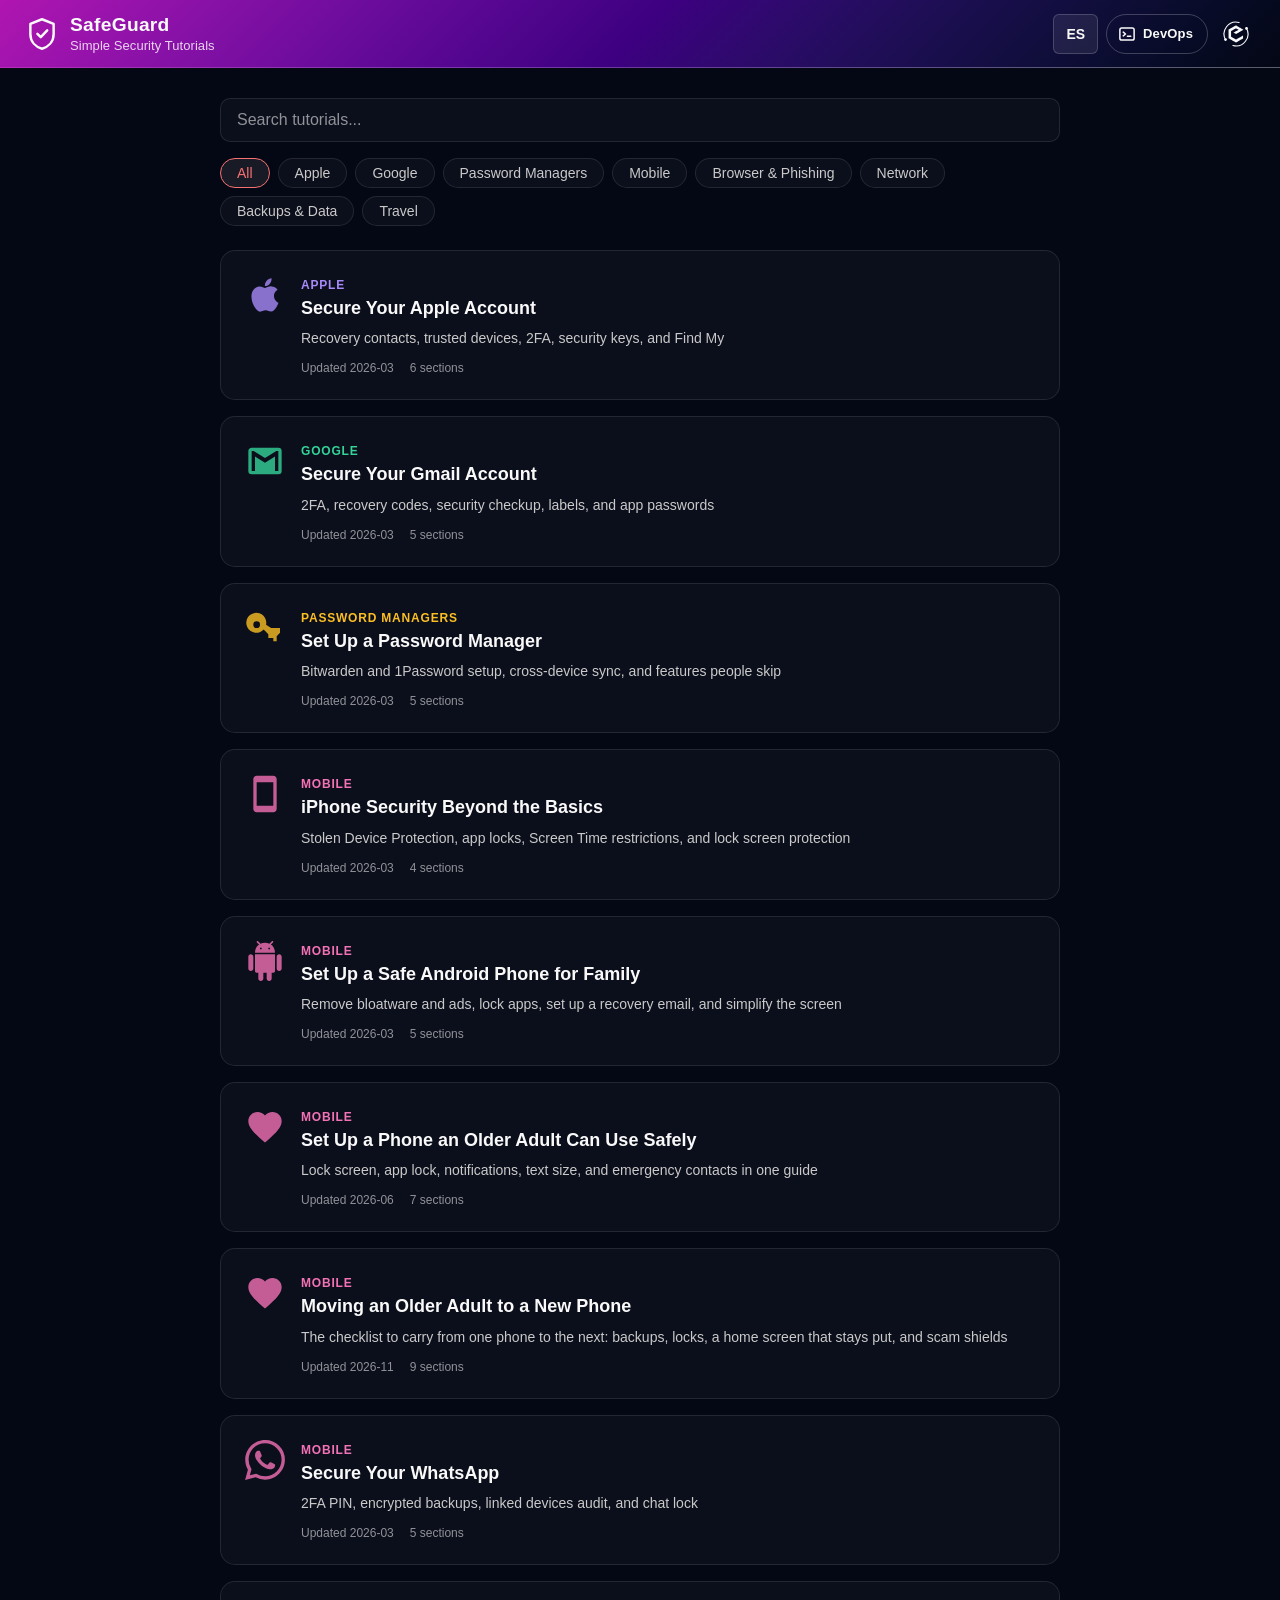
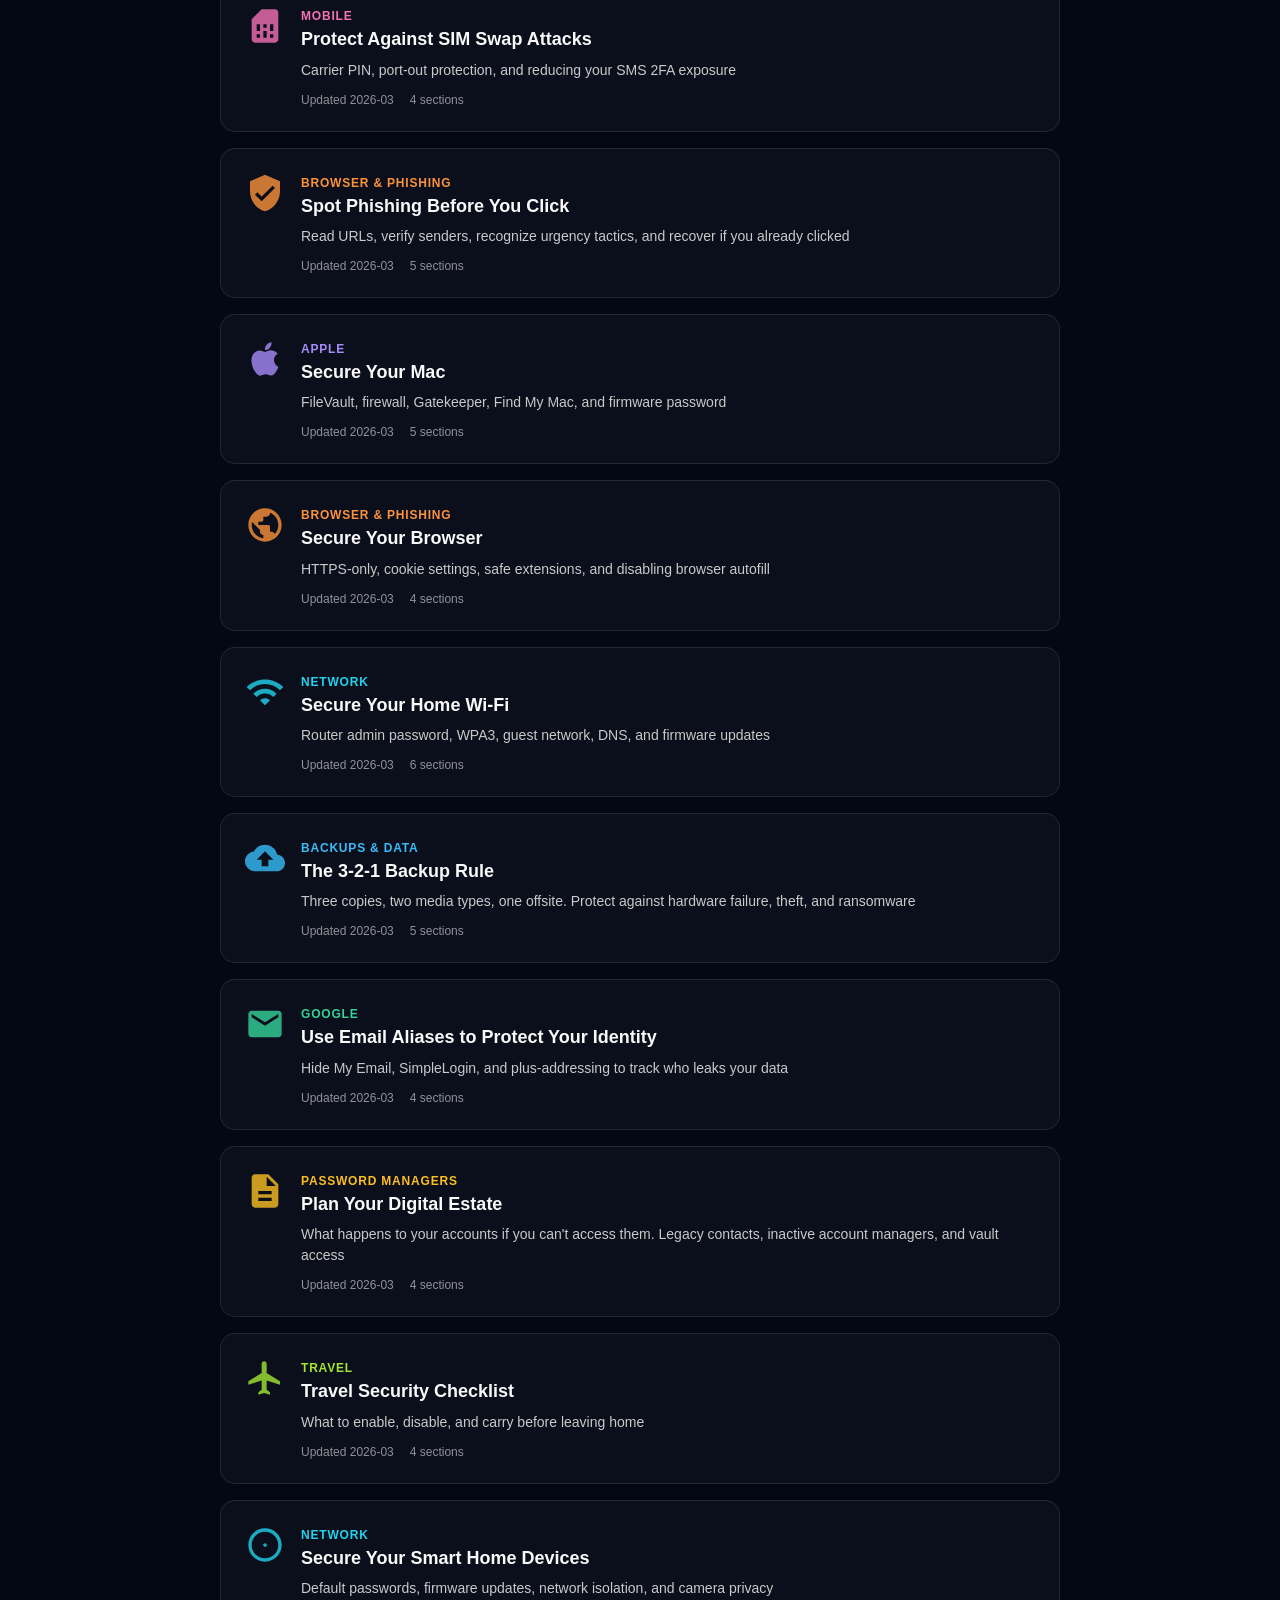
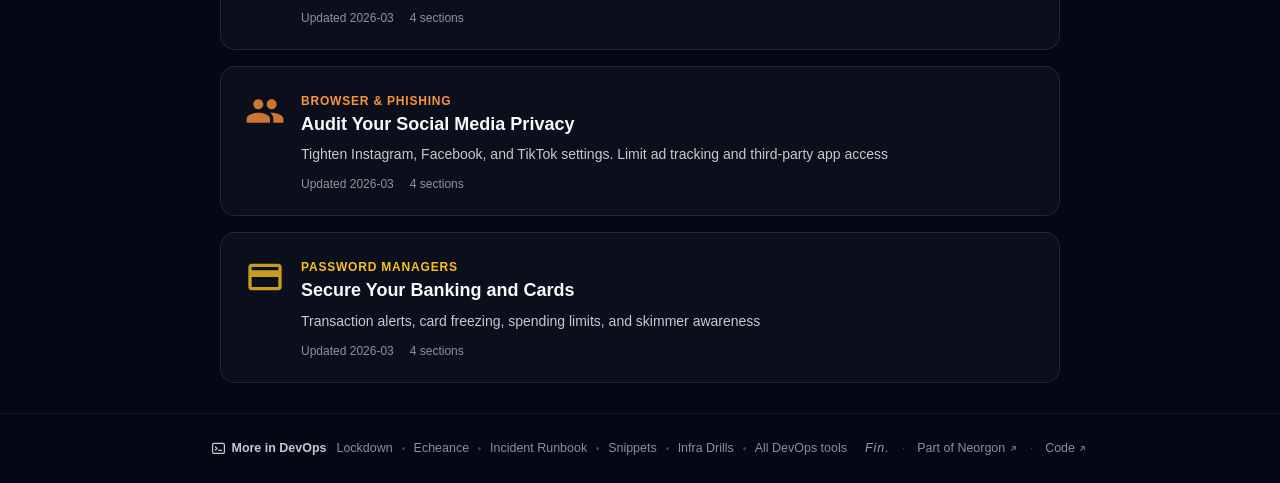
==== commit a88e4e69: "chore(kits): sync header and footer kits and stamp the category row Header Kit: a category chip from" ====
--- a/index.html
+++ b/index.html
@@ -39,6 +39,7 @@
   <link rel="stylesheet" href="https://cdn.neorgon.org/v1.0.0/header/season.css">
   <script defer src="js/neorgon-header.js"></script>
   <meta name="neo-repo" content="energon-a-secas/safeguard-site">
+  <meta name="neo-category" content="devops">
   <link rel="stylesheet" href="css/neorgon-footer.css">
   <script defer src="js/neorgon-footer.js"></script>
   <script type="application/ld+json">
@@ -115,6 +116,19 @@
   </main>
 
   <footer class="neo-footer" data-footer-mode="minimal">
+    <!-- neo-fleet:more -->
+    <nav class="neo-more" aria-label="More in DevOps" data-category="devops" data-label-en="DevOps" data-label-es="DevOps">
+      <span class="neo-more__label" aria-hidden="true"><svg class="neo-more__icon" viewBox="0 0 24 24" width="16" height="16" fill="none" stroke="currentColor" stroke-width="2" stroke-linecap="round" stroke-linejoin="round" aria-hidden="true" focusable="false"><rect x="2.5" y="4" width="19" height="16" rx="2.5"/><path d="M7 9.5l3 2.5-3 2.5"/><path d="M12.5 15h4.5"/></svg><span class="neo-more__title">More in DevOps</span></span>
+      <ul class="neo-more__list">
+        <li><a href="https://lockdown.neorgon.com/">Lockdown</a></li>
+        <li><a href="https://echeance.neorgon.com/">Echeance</a></li>
+        <li><a href="https://runbook.neorgon.com/">Incident Runbook</a></li>
+        <li><a href="https://snippets.neorgon.com/">Snippets</a></li>
+        <li><a href="https://infradrills.neorgon.com/">Infra Drills</a></li>
+        <li><a class="neo-more__all" href="https://neorgon.com/devops/">All DevOps tools</a></li>
+      </ul>
+    </nav>
+    <!-- /neo-fleet:more -->
   </footer>
 
   <script type="module" src="js/app.js"></script>
--- a/css/neorgon-header.css
+++ b/css/neorgon-header.css
@@ -1,7 +1,7 @@
 /* ══════════════════════════════════════════════════════════════
-   Neorgon Header Kit — header.css
+   Neorgon Header Kit: header.css
    Canonical source: packages/neorgon-ui/header/
-   Vendored per site as css/neorgon-header.css — do not edit copies.
+   Vendored per site as css/neorgon-header.css; do not edit copies.
    Live CDN: https://cdn.neorgon.org/v1.0.0/header/header.css
    ══════════════════════════════════════════════════════════════ */
 
@@ -18,12 +18,12 @@
   --header-logo-h: 36px;
   --header-logo-h-mobile: 28px;
 
-  /* Palette — themes override these (see themes.css) */
+  /* Palette: themes override these (see themes.css) */
   --header-bg-start: #B015B0;
   --header-bg-mid: #3D0080;
   --header-bg-end: #040714;
   /* Kept here for anything that references the composed gradient, but the
-     authoritative copy is re-declared on .header-bar below — see the note
+     authoritative copy is re-declared on .header-bar below; see the note
      there before changing either. */
   --header-bg: linear-gradient(in oklch 135deg, var(--header-bg-start) 0%, var(--header-bg-mid) 50%, var(--header-bg-end) 100%);
   --header-glass: rgba(0, 9, 18, .35);
@@ -35,7 +35,7 @@
   --header-menu-bg: #10142a;
   --header-menu-hover: rgba(255, 255, 255, .08);
 
-  /* Focus ring — near-white with a whisper of the brand hue so it never
+  /* Focus ring: near-white with a whisper of the brand hue so it never
      reads as a stray browser default. 5.77:1 (bright end) to 17.98:1
      (dark end) against the bar, 16.54:1 on the menu. Themes may override. */
   --header-focus: oklch(0.97 0.02 320);
@@ -54,7 +54,7 @@
 
 /* Colour judgements about the DEFAULT gradient specifically. Scoped to
    html:not([data-theme]) because themes.css sets these per theme at the
-   same specificity as :root — a :root override here would silently
+   same specificity as :root, so a :root override here would silently
    overwrite all five palettes. Every consumer below pairs them with a
    var() fallback to the theme's own token. */
 html:not([data-theme]) {
@@ -68,14 +68,31 @@
   --header-edge-from: rgba(255, 255, 255, .10);
   --header-edge-to: rgba(255, 255, 255, .34);
 
-  /* .72 measures 4.14:1 at the start of the subtitle span — below AA.
+  /* .72 measures 4.14:1 at the start of the subtitle span, below AA.
      Split from the icon colour, which only needs 3:1 as non-text. */
   --header-text-dim: rgba(255, 255, 255, .82);
   --header-icon-color: rgba(255, 255, 255, .78);
 }
 
+/* ── The sticky offset ───────────────────────────────────────────
+   --neo-sticky-top is how much of the viewport's top the header covers
+   right now. header.js keeps it exact (it measures the bar, and drops to 0
+   while auto-hide or the Keys Kit's H toggle has the bar away); these rules
+   are the value before it runs, and with JS off. Rails, scope strips and
+   scroll-margin-top read it instead of hardcoding 56px or 68px:
+
+     .rail { position: sticky; top: var(--neo-sticky-top, 0px); }
+     h2[id] { scroll-margin-top: calc(var(--neo-sticky-top, 0px) + 12px); }
+
+   The kit sets no scroll-padding of its own: many sites already offset
+   their anchors with scroll-margin-top, and the two add up. */
+:root { --neo-sticky-top: 0px; }
+:root:has(.header-bar) { --neo-sticky-top: var(--header-h); }
+:root:has(.header-bar[data-header-mode="app"]) { --neo-sticky-top: var(--header-h-app); }
+:root[data-chrome="off"]:has(.header-bar) { --neo-sticky-top: 0px; }
+
 /* ══════════════════════════════════════════════════════════════
-   SKINS — site-level identity, opt-in per site
+   SKINS: site-level identity, opt-in per site
    ────────────────────────────────────────────────────────────
    A skin replaces the default magenta gradient for ONE site whose
    own palette clashes with it. Set it in the site's markup:
@@ -88,19 +105,19 @@
      visitor choice (?theme= / cookie)  >  season (CDN)  >  skin  >  kit default
 
    A site that should sit out every season keeps its skin with
-   `<html lang="en" data-season="off">` — see season.css. That declines
+   `<html lang="en" data-season="off">` (see season.css). That declines
    the fleet's decoration only; a visitor's ?theme= still wins.
 
    Named skins below are the reusable ones. For a one-off palette no
    other site would share, use `data-header-skin="custom"` and declare
-   the tokens in the site's own CSS — contract at the end of this block.
+   the tokens in the site's own CSS; contract at the end of this block.
 
    Two cascade facts make that ordering work, and both are easy to
    get wrong:
 
    1. A declaration ON .header-bar beats a value INHERITED from
       <html>, whatever the specificity. Visitor themes declare on
-      <html>, so every skin is scoped `html:not([data-theme])` —
+      <html>, so every skin is scoped `html:not([data-theme])`:
       the moment a visitor picks a theme, all skins stop matching.
    2. Season rules in season.css carry a matching
       `[data-header-skin]` selector one step more specific than the
@@ -125,11 +142,11 @@
    pink on a skinned site.
 
    Each skin re-tunes the edge ramp and control border for its own
-   surface — those defaults are calibrated to the magenta gradient
+   surface; those defaults are calibrated to the magenta gradient
    and are wrong on a black bar.
    ══════════════════════════════════════════════════════════════ */
 
-/* ink — near-black neutral. The default choice for a site whose
+/* ink: near-black neutral. The default choice for a site whose
    palette the magenta gradient fights. */
 html:not([data-theme]) .header-bar[data-header-skin="ink"],
 :is(html:not([data-theme]):has(:where(.header-bar[data-header-skin="ink"])) :is(.neo-footer, .neo-top, .neo-modal, .neo-beacon-link)) {
@@ -153,7 +170,7 @@
   --header-edge-to: rgba(255, 255, 255, .26);
 }
 
-/* carbon — flat true black, no gradient. The most restrained option;
+/* carbon: flat true black, no gradient. The most restrained option;
    the hairline does all the separating. */
 html:not([data-theme]) .header-bar[data-header-skin="carbon"],
 :is(html:not([data-theme]):has(:where(.header-bar[data-header-skin="carbon"])) :is(.neo-footer, .neo-top, .neo-modal, .neo-beacon-link)) {
@@ -175,7 +192,7 @@
   --header-edge-to: rgba(255, 255, 255, .3);
 }
 
-/* brass — warm dark, tuned to incident-runbook's #b8935f / #d8b280
+/* brass: warm dark, tuned to incident-runbook's #b8935f / #d8b280
    accents and its #040714 page background. */
 html:not([data-theme]) .header-bar[data-header-skin="brass"],
 :is(html:not([data-theme]):has(:where(.header-bar[data-header-skin="brass"])) :is(.neo-footer, .neo-top, .neo-modal, .neo-beacon-link)) {
@@ -197,7 +214,7 @@
   --header-edge-to: rgba(216, 178, 128, .34);
 }
 
-/* slate — cool blue-grey. Neutral without going fully black. */
+/* slate: cool blue-grey. Neutral without going fully black. */
 html:not([data-theme]) .header-bar[data-header-skin="slate"],
 :is(html:not([data-theme]):has(:where(.header-bar[data-header-skin="slate"])) :is(.neo-footer, .neo-top, .neo-modal, .neo-beacon-link)) {
   --header-focus: oklch(0.97 0.02 230);
@@ -218,7 +235,7 @@
   --header-edge-to: rgba(148, 163, 184, .34);
 }
 
-/* aurora — deep teal into cyan. For data/monitoring surfaces. */
+/* aurora: deep teal into cyan. For data/monitoring surfaces. */
 html:not([data-theme]) .header-bar[data-header-skin="aurora"],
 :is(html:not([data-theme]):has(:where(.header-bar[data-header-skin="aurora"])) :is(.neo-footer, .neo-top, .neo-modal, .neo-beacon-link)) {
   --header-focus: oklch(0.97 0.02 205);
@@ -239,7 +256,7 @@
   --header-edge-to: rgba(103, 232, 249, .32);
 }
 
-/* ember — warm amber into rust. For alert/ops surfaces that want
+/* ember: warm amber into rust. For alert/ops surfaces that want
    warmth without reading as the danger theme. */
 html:not([data-theme]) .header-bar[data-header-skin="ember"],
 :is(html:not([data-theme]):has(:where(.header-bar[data-header-skin="ember"])) :is(.neo-footer, .neo-top, .neo-modal, .neo-beacon-link)) {
@@ -261,7 +278,7 @@
   --header-edge-to: rgba(251, 191, 36, .32);
 }
 
-/* jade — clinical emerald. Tuned to headpain-site's #059669 / #10b981
+/* jade: clinical emerald. Tuned to headpain-site's #059669 / #10b981
    accents on its #040714 page. For calm medical/health surfaces where
    both the magenta default and ember's warning-warmth read wrong. */
 html:not([data-theme]) .header-bar[data-header-skin="jade"],
@@ -284,14 +301,36 @@
   --header-edge-to: rgba(110, 231, 183, .32);
 }
 
-/* ── custom — a site-authored skin ────────────────────────────────
+/* The named skins compose their gradient in oklab, not oklch.
+   oklch carries a hue, and a stop with almost no chroma has a hue that is
+   "powerless": the browser borrows the neighbouring stop's hue instead,
+   from each side. brass's near-neutral mid (#16120c) took the brown hue on
+   its left and the navy hue on its right, so the bar changed colour in one
+   step along the 50% line: the brown-to-navy diagonal near x=700 on
+   Releve's and apps-site's headers. Measured on a 1440px bar: the largest
+   one-step change in OKLab a/b was 24.4 (x1000) in oklch and 1.8 in oklab;
+   every other skin measures 0.7 to 3.2 either way, and oklab lowers it for
+   aurora, ember and jade too. These skins are dark, low-chroma ramps with
+   no hue sweep to keep. The default gradient and the visitor themes stay
+   in oklch, where the sweep is the design.
+   Scope: (0,3,1), the skins' own weight. An armed season's skinned rule
+   re-asserts its oklch gradient at (0,4,2), so seasons look the same on a
+   skinned site as anywhere else. `custom` is left alone: the site chose
+   those stops under oklch. */
+html:not([data-theme]) .header-bar:is([data-header-skin="ink"], [data-header-skin="carbon"],
+  [data-header-skin="brass"], [data-header-skin="slate"], [data-header-skin="aurora"],
+  [data-header-skin="ember"], [data-header-skin="jade"]) {
+  --header-bg: linear-gradient(in oklab 135deg, var(--header-bg-start) 0%, var(--header-bg-mid) 50%, var(--header-bg-end) 100%);
+}
+
+/* ── custom: a site-authored skin ────────────────────────────────
    For a one-off palette that no named skin fits and that no other
    site would reuse. The kit deliberately ships NO tokens for this
    value: the site supplies them, and the kit stays out of the way.
 
      <header class="header-bar" data-header-skin="custom">
 
-   In the site's own css/style.css, copy this selector EXACTLY — the
+   In the site's own css/style.css, copy this selector EXACTLY: the
    scoping and the specificity are the whole contract:
 
      html:not([data-theme]) .header-bar[data-header-skin="custom"],
@@ -307,7 +346,7 @@
    Why that exact selector, and nothing shorter:
      · `html:not([data-theme])` makes the skin collapse the instant a
        visitor picks a theme. Drop it and the site ignores ?theme=.
-     · `[data-header-skin="custom"]` puts it at (0,3,1) — above the
+     · `[data-header-skin="custom"]` puts it at (0,3,1), above the
        kit default, below an armed season's (0,4,2) skin variant. A
        bare `.header-bar { --header-bg-start: … }` is only (0,1,0)
        and the kit's own defaults would beat it.
@@ -319,7 +358,7 @@
        page with no footer can leave it out.
    Set only the three gradient stops if that is all that clashes; the
    bar re-composes --header-bg from them (see .header-bar below).
-   Only the three stops + accent are usually enough — but re-tune the
+   Only the three stops + accent are usually enough, but re-tune the
    edge ramp too if the bar is much darker or lighter than the default
    magenta, which those values are calibrated against. */
 
@@ -357,21 +396,21 @@
     var(--header-edge-to, rgba(255, 255, 255, .34))
   ) 1;
 }
-/* Hub is a floating glass plate, not a band welded to the page — the
+/* Hub is a floating glass plate, not a band welded to the page; the
    ramp would read as a seam. */
 html:not([data-theme]) .header-bar[data-header-mode="hub"] {
   border-image: none;
   border-bottom-color: var(--header-border);
 }
 
-/* Mode: hub — transparent cozy glass, no gradient */
+/* Mode: hub, transparent cozy glass, no gradient */
 .header-bar[data-header-mode="hub"] {
   background: var(--header-glass);
   backdrop-filter: blur(12px);
   -webkit-backdrop-filter: blur(12px);
 }
 
-/* Mode: app — slim, auto-hides on scroll down (JS toggles .header-hidden) */
+/* Mode: app, slim, auto-hides on scroll down (JS toggles .header-hidden) */
 .header-bar[data-header-mode="app"] {
   height: var(--header-h-app);
   --header-h-cur: var(--header-h-app);
@@ -448,7 +487,7 @@
 
 /* min-height also fixes a target-size failure: at <=700px the subtitle is
    hidden and this link collapses to 22px, under the 24px WCAG 2.5.8
-   minimum. The parent centres it, so it grows symmetrically — no shift. */
+   minimum. The parent centres it, so it grows symmetrically, with no shift. */
 .header-title-link {
   text-decoration: none;
   color: inherit;
@@ -484,7 +523,7 @@
    `margin: 0` for the same reason, and it is load-bearing: the UA gives h1
    `.67em 0`, which at this size is 12.86px above and below. The kit never
    reset it, so the title block came out 67px inside app mode's fixed 56px
-   bar — the title rode high and the subtitle hung out of the header into the
+   bar: the title rode high and the subtitle hung out of the header into the
    page. It looked fine on most sites only because they link the CDN
    `styles/base.css`, whose `*` reset zeroed it for us; the sites that don't
    (headpain, autopilot, references-api in app mode) showed the real geometry. */
@@ -546,7 +585,7 @@
 }
 /* Uniform control row: direct action children match the icon buttons'
    height so Share / ⋯ / palette / home read as one correlative strip.
-   (Direct-child only — items moved into the ⋯ menu keep menu styling.) */
+   (Direct-child only: items moved into the ⋯ menu keep menu styling.) */
 .header-actions > .btn,
 .header-actions > .nav-link,
 .header-actions > button,
@@ -561,11 +600,11 @@
 /* Same guarantee one level down, for the kit's own grouping idiom.
    header.js already knows .header-btn-group as a unit that travels into the ⋯
    menu whole; the geometry rule above did not, so a grouped button kept its
-   own height and the row went ragged — pathfinder shipped 37px Fit/Clear
+   own height and the row went ragged: pathfinder shipped 37px Fit/Clear
    buttons flanked by 40px icon controls. Scoped to a group still sitting in
    the bar: once the ⋯ menu adopts it the selector stops matching and menu
    styling takes over, which is the same boundary the direct-child rule draws.
-   Deliberately NOT `> div > *` — battlecard's .bc-menu-wrap holds dropdown
+   Deliberately NOT `> div > *`: battlecard's .bc-menu-wrap holds dropdown
    items that are not bar controls and must not be stretched to 40px. */
 .header-actions > .header-btn-group > .btn,
 .header-actions > .header-btn-group > .nav-link,
@@ -583,7 +622,7 @@
    them, so a site that uses the canonical .btn / .nav-link classes without
    defining them renders a raw browser button inside the header
    (incident-runbook hit exactly this). Wrapped in :where() so the whole
-   rule has ZERO specificity — every site's own .btn/.nav-link styling
+   rule has ZERO specificity: every site's own .btn/.nav-link styling
    still wins, and this only shows through where nothing else applies. */
 :where(.header-actions) > :where(.btn, .nav-link, button, a) {
   padding: 0 12px;
@@ -608,11 +647,11 @@
 /* An icon-only control has no label to pad around, and the fallback above
    assumes there is one. Its 12px side padding lands inside a border-box
    control the site already sized square, leaving 40 - 24 - 2 = 14px of
-   content — and an SVG is a flex item that will shrink into it. neorgon-site's
+   content, and an SVG is a flex item that will shrink into it. neorgon-site's
    GitHub mark rendered 14x26 and hiring-pack's 10x24 before this rule.
 
    Specificity note, because it is not what the :where() wrapper suggests:
-   :has() is NOT zero-specificity — it takes the specificity of its most
+   :has() is NOT zero-specificity: it takes the specificity of its most
    specific argument, so `svg:only-child` puts this selector at (0,1,1), the
    same weight as the `.header-actions > a` geometry rule above and ABOVE a
    site's single-class `.header-link { width: 36px }`. That is deliberate and
@@ -628,7 +667,7 @@
 /* …and the fallback's border does not belong on one either. .header-home is
    an unboxed glyph, so a site that styles neither ends up with a boxed icon
    sitting next to an unboxed one in the same row (hiring-pack shipped exactly
-   that pair). Geometry above is kit-owned at (0,1,1); appearance is not — the
+   that pair). Geometry above is kit-owned at (0,1,1); appearance is not: the
    extra :where() flattens this to zero specificity, so pathfinder and
    cartograph, whose icon buttons are deliberately boxed to match the text
    buttons beside them, keep their border on a single class. */
@@ -639,7 +678,7 @@
 
 /* Belt and braces for the same failure: whatever padding a site declares, an
    icon inside a header control is never the thing that gives way. Carries real
-   specificity on purpose — a squeezed icon is always a bug, never a choice. */
+   specificity on purpose: a squeezed icon is always a bug, never a choice. */
 .header-actions > .btn > svg,
 .header-actions > .nav-link > svg,
 .header-actions > button > svg,
@@ -741,7 +780,7 @@
    clip the viewBox, and none of it is needed once the arms sit outside the
    mark instead of crossing it. */
 
-/* ── Overflow toggle (⋯) — injected by header.js ─────────────── */
+/* ── Overflow toggle (⋯), injected by header.js ─────────────── */
 .header-overflow { position: relative; display: flex; }
 .header-overflow[hidden] { display: none; }
 .header-overflow-toggle {
@@ -765,7 +804,7 @@
 .header-overflow-toggle:hover,
 .header-overflow-toggle[aria-expanded="true"] { background: var(--header-menu-hover); }
 
-/* Shared press feedback — these three controls are kit-owned, so the kit
+/* Shared press feedback: these three controls are kit-owned, so the kit
    owns their states (sites style their own .btn). */
 .header-overflow-toggle:active,
 .header-theme-toggle:active,
@@ -913,6 +952,190 @@
   color: var(--header-accent);
 }
 
+/* ── Category chip and panel (built by header.js from
+   <meta name="neo-category">) ──────────────────────────────────
+   Bar tokens only: the chip follows the skin, an armed season and the
+   visitor's theme like every other control, and names its category by
+   icon and label, never by a category colour. The panel hangs inside
+   .header-bar, so it inherits the same tokens and needs no skin hand-off.
+
+   The wrapper is display: contents: no flex item, no extra gap. The panel
+   is positioned against the bar; header.js measures --neo-cat-right so its
+   right edge meets the chip's. */
+.header-category { display: contents; }
+.header-category__icon { width: 18px; height: 18px; flex: none; display: block; }
+.header-category__chev { width: 14px; height: 14px; flex: none; display: block; }
+
+.header-category__chip {
+  display: inline-flex;
+  align-items: center;
+  gap: 7px;
+  flex-shrink: 0;
+  height: var(--header-control-h);
+  box-sizing: border-box;
+  margin: 0;
+  padding: 0 14px 0 11px;
+  border: 1px solid var(--header-border-strong);
+  border-radius: 999px;
+  background: transparent;
+  color: var(--header-text);
+  font: inherit;
+  font-size: .8125rem;
+  font-weight: 600;
+  line-height: 1;
+  letter-spacing: .01em;
+  white-space: nowrap;
+  cursor: pointer;
+  transition: background .2s var(--header-ease, ease),
+              border-color .2s var(--header-ease, ease);
+}
+.header-category__chip:hover,
+.header-category__chip[aria-expanded="true"] {
+  background: var(--header-menu-hover);
+  border-color: var(--header-control-border, var(--header-border-strong));
+}
+.header-category__chip:focus-visible {
+  outline: var(--header-focus-w) solid var(--header-focus);
+  outline-offset: 2px;
+}
+/* Icon only: a phone with no ⋯ menu, or a desktop bar too narrow for the
+   label. Unboxed, like every other icon-only control in the bar; the label
+   stays in the accessible name. */
+.header-bar[data-neo-category="icon"] .header-category__chip {
+  width: var(--header-control-h);
+  padding: 0;
+  justify-content: center;
+  border-color: transparent;
+  border-radius: 6px;
+}
+.header-bar[data-neo-category="icon"] .header-category__chip .header-category__icon {
+  width: var(--header-icon, 22px);
+  height: var(--header-icon, 22px);
+}
+.header-bar[data-neo-category="icon"] .header-category__label {
+  position: absolute;
+  width: 1px; height: 1px;
+  margin: -1px; padding: 0; border: 0;
+  overflow: hidden;
+  clip-path: inset(50%);
+  white-space: nowrap;
+}
+/* menu: the chip is the ⋯ menu's first row; none: no room even for an
+   icon (a title too long for the bar), so the footer row carries it. */
+.header-bar:is([data-neo-category="menu"], [data-neo-category="none"]) .header-category__chip { display: none; }
+
+.header-menu.header-category__menu {
+  top: calc(100% + 8px);
+  right: var(--neo-cat-right, var(--space-6, 24px));
+  width: 320px;
+  min-width: 0;
+  max-width: calc(100vw - 16px);
+  max-height: min(calc(100vh - var(--header-h-cur, 68px) - 24px), 640px);
+  max-height: min(calc(100dvh - var(--header-h-cur, 68px) - 24px), 640px);
+  padding: 8px;
+}
+/* Sections: siblings, the jump, the twelve, home. */
+.header-menu.header-category__menu > * + * {
+  border-top: 1px solid var(--header-border);
+  margin-top: 6px;
+  padding-top: 6px;
+}
+.header-menu.header-category__menu a,
+.header-menu.header-category__menu button { min-height: 36px; }
+.header-category__title {
+  margin: 6px 12px 4px;
+  font-size: max(12px, .75rem);
+  font-weight: 600;
+  line-height: 1.3;
+  letter-spacing: .08em;
+  text-transform: uppercase;
+  color: var(--header-text-dim);
+}
+.header-category__menu a span { overflow: hidden; text-overflow: ellipsis; }
+.header-menu .header-category__all { color: var(--header-accent); }
+.header-category__jump kbd {
+  margin-left: auto;
+  display: inline-flex;
+  align-items: center;
+  justify-content: center;
+  min-width: 22px;
+  height: 22px;
+  box-sizing: border-box;
+  padding: 0 6px;
+  border: 1px solid var(--header-border-strong);
+  border-bottom-width: 2px;
+  border-radius: 5px;
+  font: 600 max(12px, .75rem)/1 ui-monospace, SFMono-Regular, Menlo, monospace;
+  color: var(--header-text);
+}
+.header-category__grid {
+  display: grid;
+  grid-template-columns: repeat(2, minmax(0, 1fr));
+  gap: 2px;
+}
+.header-menu .header-category__grid a { padding: 0 10px; }
+/* The current category: a filled row with a rule on its leading edge, and
+   aria-current; never colour alone. */
+.header-menu .header-category__grid a[aria-current="true"] {
+  background: var(--header-menu-hover);
+  box-shadow: inset 2px 0 0 var(--header-accent);
+  font-weight: 650;
+}
+
+/* The phone row in the ⋯ menu that opens the same panel. */
+.header-menu .header-category-row { font-weight: 600; }
+.header-menu .header-category-row .header-category__chev { margin-left: auto; width: 16px; height: 16px; }
+.header-overflow-menu > .header-category-row {
+  margin-bottom: 4px;
+  border-bottom: 1px solid var(--header-border);
+  border-radius: 8px 8px 0 0;
+}
+
+@media (pointer: coarse) {
+  .header-menu.header-category__menu a,
+  .header-menu.header-category__menu button { min-height: 44px; }
+  /* Touch: no keycap to press. */
+  .header-category__jump kbd { display: none; }
+}
+
+/* ── Fit (header.js) ────────────────────────────────────────────
+   measure: a moment's state while header.js asks whether the bar needs
+     more width than it has; nothing may shrink, so a squeezed row cannot
+     pass for a row that fits.
+   fit: set once the kit has arranged the bar. The right cluster keeps its
+     size, so a control can never slide under the home icon.
+   tight: nothing is left to move into ⋯ and it still does not fit; the
+     title gives way with an ellipsis instead of a control. */
+.header-bar[data-neo-measure] .header-logo,
+.header-bar[data-neo-measure] .header-right,
+.header-bar[data-neo-measure] .header-right > *,
+.header-bar[data-neo-measure] .header-actions > * { flex-shrink: 0 !important; }
+/* A scroll strip (overflow-x: auto, a row of tabs) is measured at its floor
+   and then shrinks into what is left, scrolling the rest. header.js sets
+   --neo-scroll-floor (its content width, at most 112px). */
+.header-bar[data-neo-measure] .header-actions > [data-neo-scroll] {
+  flex: 0 0 var(--neo-scroll-floor, 112px) !important;
+  width: var(--neo-scroll-floor, 112px) !important;
+  min-width: 0 !important;
+}
+.header-bar[data-neo-fit] .header-actions > [data-neo-scroll] { flex-shrink: 1; min-width: var(--neo-scroll-floor, 112px); }
+.header-bar[data-neo-fit]:not([data-neo-scroller]) .header-right { flex-shrink: 0; }
+/* A control a site positioned out of the row (absolute or fixed) is put
+   back in it, so it cannot sit on top of another one; header.js warns. */
+.header-actions > [data-neo-flow],
+.header-overflow-menu > [data-neo-flow] { position: static !important; transform: none !important; }
+.header-bar[data-neo-tight] .header-logo { flex-shrink: 1; min-width: 0; }
+.header-bar[data-neo-tight] .header-logo > *,
+.header-bar[data-neo-tight] .header-title-link,
+.header-bar[data-neo-tight] .header-title-wrap { min-width: 0; }
+.header-bar[data-neo-tight] .header-logo h1,
+.header-bar[data-neo-tight] .header-subtitle { overflow: hidden; text-overflow: ellipsis; }
+
+/* ── One positioning line ───────────────────────────────────────
+   A page whose masthead carries the line (.neo-masthead__line) does not
+   say it again in the bar (design-pass AP7). */
+body:has(.neo-masthead__line) .header-subtitle { display: none; }
+
 /* ── Mobile (≤700px): shrink, hide subtitle, JS moves non-kept
    action buttons into the ⋯ overflow menu ────────────────────── */
 @media (max-width: 700px) {
@@ -923,6 +1146,17 @@
   }
   .header-bar { padding: 0 var(--space-4, 16px); gap: var(--space-2, 8px); }
   .header-subtitle { display: none; }
+  /* Shown again only where header.js found room for the whole line beside
+     the controls (data-neo-sub); it never takes a control's place or the
+     bar's height. The ellipsis is a guard for a line that grows after the
+     measure (an epigraph mid-churn), not the plan. */
+  .header-bar[data-neo-sub] .header-subtitle {
+    display: block;
+    margin-top: 1px;
+    font-size: max(12px, .75rem);
+    overflow: hidden;
+    text-overflow: ellipsis;
+  }
   .header-logo h1 { font-size: 1rem; }
   .header-logo-img { height: var(--header-logo-h-mobile, 28px); }
   .header-right { gap: 6px; }
@@ -930,6 +1164,16 @@
   .header-menu {
     min-width: min(260px, calc(100vw - 32px));
     max-width: calc(100vw - 32px);
+  }
+  /* The category panel is a sheet across the bar on a phone, whichever
+     control opened it (the ⋯ menu's row, or the icon in the bar). */
+  .header-menu.header-category__menu {
+    top: calc(100% + 6px);
+    left: 8px;
+    right: 8px;
+    width: auto;
+    max-width: none;
+    transform-origin: top center;
   }
 }
 
@@ -960,8 +1204,13 @@
     border-bottom: 1px solid CanvasText;
   }
   .header-overflow-toggle,
-  .header-theme-toggle { border-color: ButtonBorder; }
+  .header-theme-toggle,
+  .header-category__chip { border-color: ButtonBorder; }
   .header-menu { border: 1px solid CanvasText; }
+  /* box-shadow is dropped in forced colours, so the current category
+     keeps an outline instead. */
+  .header-menu .header-category__grid a[aria-current="true"] { outline: 2px solid Highlight; outline-offset: -2px; }
+  .header-category__chip:focus-visible,
   .header-logo a:focus-visible,
   .header-title-link:focus-visible,
   .header-actions > a:focus-visible,
--- a/css/neorgon-footer.css
+++ b/css/neorgon-footer.css
@@ -1,12 +1,12 @@
 /* ══════════════════════════════════════════════════════════════
-   Neorgon Footer Kit — footer.css
+   Neorgon Footer Kit: footer.css
    Canonical source: packages/neorgon-ui/footer/
-   Vendored per site as css/neorgon-footer.css — do not edit copies.
+   Vendored per site as css/neorgon-footer.css. Do not edit copies.
    Live CDN: https://cdn.neorgon.org/v1.0.0/footer/footer.css
    ══════════════════════════════════════════════════════════════ */
 
 :root {
-  /* Geometry — minimal mode is sized to match the one-line .info-footer
+  /* Geometry: minimal mode is sized to match the one-line .info-footer
      it replaces (~70px total). Raise --footer-pad-block per site only if
      that site genuinely wants a heavier footer. */
   --footer-pad-block: 24px;
@@ -16,7 +16,7 @@
   --footer-control-h: 32px;
   /* One line of footer copy, and the WCAG 2.5.8 minimum a bar target has to
      reach. They are tokens because the bar compensates its target boxes
-     against the line height exactly — see .neo-footer-bar a below — and a
+     against the line height exactly (see .neo-footer-bar a below), and a
      hand-edited `line-height: 1.7` would silently put that compensation out. */
   --footer-line: 1.7;
   --footer-target: 24px;
@@ -134,7 +134,7 @@
 .neo-footer-note { margin: 0; }
 .neo-footer-note + .neo-footer-note { margin-top: 6px; }
 
-/* Links — .neo-footer a is styled broadly so retrofitted markup that
+/* Links: .neo-footer a is styled broadly so retrofitted markup that
    still uses .footer-link inherits the right treatment for free. */
 .neo-footer a {
   color: var(--footer-text);
@@ -156,7 +156,13 @@
   max-width: var(--footer-max-w);
   margin: 0 auto;
 }
-.neo-footer-inner + .neo-footer-bar { margin-top: 14px; }
+/* A row between the copy and the bar must not cost the bar its gap: an
+   adjacent-sibling rule alone stops matching the moment anything sits
+   between them (an app-mode phone footer lost 14px that way while the row
+   was placed there). Declared before the modes, which reset it at equal
+   specificity. */
+.neo-footer-inner + .neo-footer-bar,
+.neo-footer-inner + .neo-more + .neo-footer-bar { margin-top: 14px; }
 
 /* Right-hand cluster in content mode (© stays left) */
 .neo-footer-bar-group {
@@ -166,22 +172,26 @@
   gap: 6px 12px;
 }
 
-/* Target size — WCAG 2.5.8 (Minimum, 24x24). Bar links are standalone
+/* Target size: WCAG 2.5.8 (Minimum, 24x24). Bar links are standalone
    controls in a row, not links inside a sentence, so the inline exception
    does not cover them: they measured ~84x20 and ~37x20.
 
    Each one is grown to a 24px box and handed the difference straight back as
    negative block margin, so the item's *margin* box still measures exactly one
-   line and the bar does not get taller. That matters here more than usual —
+   line and the bar does not get taller. That matters here more than usual:
    `minimal` is tuned to ~70px against the .info-footer it replaced and `app`
    to ~50px, and this row is what sets both. The text keeps the baseline it
    had; only the hit area grows, ~2px above and below the line.
 
    min() clamps the compensation at zero, so a site that sets a line taller
    than the 24px minimum keeps its own spacing instead of being pulled tight.
-   Sized in em, not px, because `app` mode runs a smaller font than the rest. */
+   Sized in em, not px, because `app` mode runs a smaller font than the rest.
+   The "More in" row's links are the same kind of standalone control on the
+   same line, so they take the same box. In content mode they are a column
+   instead, spaced like the link columns (see .neo-footer-col a). */
 .neo-footer-bar a,
-.neo-footer-bar .neo-footer-disclaimer {
+.neo-footer-bar .neo-footer-disclaimer,
+.neo-footer:not([data-footer-mode="content"]) .neo-more__list a {
   display: inline-flex;
   align-items: center;
   justify-content: center;
@@ -192,7 +202,7 @@
 
 .neo-footer-sep { opacity: .4; user-select: none; }
 
-/* Version / updated stamps — mono + tabular so they never jitter */
+/* The version stamp: mono + tabular so it never jitters */
 /* The end mark. Ornament only: it states nothing the page needs, which is
    why it is safe to render in a language most visitors do not read. */
 .neo-footer-fin {
@@ -209,7 +219,7 @@
   opacity: .8;
 }
 
-/* ── Mode: minimal (default) — the one-liner most tool sites use ──
+/* ── Mode: minimal (default): the one-liner most tool sites use ──
    The note and the meta bar share ONE centred line whenever they fit,
    and wrap to a second only when the copy is genuinely long. Stacking
    them unconditionally made this mode ~60% taller than the
@@ -230,7 +240,7 @@
   font-size: 1em;
 }
 
-/* ── Mode: app — slim, low-contrast, stays out of the way ───────── */
+/* ── Mode: app: slim, low-contrast, stays out of the way ───────── */
 .neo-footer[data-footer-mode="app"] {
   padding-top: var(--footer-pad-block-app);
   padding-bottom: calc(var(--footer-pad-block-app) + env(safe-area-inset-bottom, 0px));
@@ -256,9 +266,21 @@
     gap: 16px;
   }
   .neo-footer[data-footer-mode="app"] .neo-footer-inner { flex: 1 1 auto; }
-}
-
-/* ── Mode: content — brand block + link columns + bottom bar ──────
+  /* A site that turns the row on keeps its one line (note left, bar right)
+     and gets the row as a second, left-aligned line: footer.js puts it after
+     the bar in app mode, so it needs no reordering. Squeezed into the same
+     line it wrapped the note, the row and the bar into three ragged columns. */
+  .neo-footer[data-footer-mode="app"][data-footer-more="on"] { flex-wrap: wrap; row-gap: 6px; }
+  /* A long note can push the bar onto its own line; it stays at the right. */
+  .neo-footer[data-footer-mode="app"][data-footer-more="on"] > .neo-footer-bar { margin-left: auto; margin-right: 0; }
+  .neo-footer[data-footer-mode="app"][data-footer-more="on"] > .neo-more {
+    flex: 1 0 100%;
+    justify-content: flex-start;
+  }
+  .neo-footer[data-footer-mode="app"][data-footer-more="on"] .neo-more__list { justify-content: flex-start; }
+}
+
+/* ── Mode: content: brand block + link columns + bottom bar ──────
    Deliberately the tall one: it carries navigation, not just a note. */
 .neo-footer[data-footer-mode="content"] { text-align: left; padding-top: var(--footer-pad-block-content); }
 .neo-footer[data-footer-mode="content"] .neo-footer-inner {
@@ -299,6 +321,105 @@
   padding-top: 18px;
   border-top: 1px solid var(--_footer-border);
 }
+
+/* ── More in <category> (stamped by scripts/fleet_stamp.py) ─────
+   Sibling tools from the registry, between <!-- neo-fleet:more -->
+   markers in the page. footer.js lifts the row out of the copy and puts
+   it between the copy and the bar (minimal, app) or among the columns
+   (content).
+
+   It wears the footer's own tokens, nothing else: a header skin, an
+   armed season and a visitor theme re-skin it with the rest of the
+   footer. The category is told by its icon and its label, never by a
+   category colour, which stays on the hub's board.
+
+   In minimal mode it is one more item of the footer's wrapping row, so
+   on a wide screen with a short note the whole footer is still one line
+   inside the ~70px budget, and it takes a line of its own only when the
+   copy is long. Measured in tests/footer-more-browser.mjs. */
+.neo-more {
+  display: flex;
+  flex-wrap: wrap;
+  align-items: baseline;
+  justify-content: center;
+  gap: 2px 10px;
+  margin: 0;
+}
+.neo-footer[data-footer-mode="minimal"] > .neo-more,
+.neo-footer:not([data-footer-mode]) > .neo-more { margin-inline: 6px; }
+
+.neo-more__label {
+  display: inline-flex;
+  /* Baseline, so the row lines up on the words and not on the icon's
+     bottom edge, which is where an svg's baseline is synthesised. */
+  align-items: baseline;
+  gap: 6px;
+  color: var(--footer-text-strong);
+  font-weight: 600;
+  white-space: nowrap;
+}
+/* The stamp also writes width/height 16 on the <svg>, so a page whose
+   stylesheet predates the row never draws it at the browser's 300x150. */
+.neo-more__icon {
+  flex: none;
+  align-self: center;
+  width: 1.2em;
+  height: 1.2em;
+}
+
+.neo-more__list {
+  display: flex;
+  flex-wrap: wrap;
+  align-items: center;
+  justify-content: center;
+  gap: 2px 0;
+  margin: 0;
+  padding: 0;
+  list-style: none;
+}
+.neo-more__list li { display: inline-flex; align-items: center; }
+/* Names run to two words ("Glass Box", "Prompt Forge"), so the items need a
+   mark between them. A drawn dot, not a "·", because generated text is read
+   aloud; and only while the row sits on one line: on a phone it wraps, and
+   a dot would open the second line. There the gap does the separating. */
+.neo-more__list li + li::before {
+  content: "";
+  flex: none;
+  width: 3px;
+  height: 3px;
+  margin: 0 9px;
+  border-radius: 50%;
+  background: currentColor;
+  opacity: .45;
+}
+
+/* App mode is the slim one: the row is off unless the site asks for it.
+   Any mode can opt out. The markup stays, hidden, for the header kit. */
+.neo-footer[data-footer-mode="app"]:not([data-footer-more="on"]) .neo-more,
+.neo-footer[data-footer-more="off"] .neo-more { display: none; }
+
+/* Content mode: one more column, headed like the others. */
+.neo-footer[data-footer-mode="content"] .neo-more {
+  flex-direction: column;
+  flex-wrap: nowrap;
+  align-items: flex-start;
+  justify-content: flex-start;
+  gap: 8px;
+}
+.neo-footer[data-footer-mode="content"] .neo-more__label {
+  margin: 0 0 2px;
+  font-size: max(12px, .75rem);
+  letter-spacing: .08em;
+  text-transform: uppercase;
+}
+.neo-footer[data-footer-mode="content"] .neo-more__list {
+  flex-direction: column;
+  flex-wrap: nowrap;
+  align-items: flex-start;
+  gap: 8px;
+}
+.neo-footer[data-footer-mode="content"] .neo-more__list a { line-height: 1.5; }
+.neo-footer[data-footer-mode="content"] .neo-more__list li + li::before { content: none; }
 
 /* ── Theme switcher (opt-in: <meta name="neo-theme-switcher" content="footer">) */
 .neo-footer-theme { position: relative; display: inline-flex; }
@@ -428,6 +549,26 @@
   .neo-footer-tagline { max-width: none; }
   .neo-footer-col { align-items: center; }
   .neo-footer[data-footer-mode="content"] .neo-footer-bar { justify-content: center; }
+  /* App mode stacks here instead of sharing a line: a row the site turned on
+     comes after the bar, with the same breathing room the bar has. */
+  .neo-footer[data-footer-mode="app"] > .neo-footer-bar + .neo-more { margin-top: 12px; }
+  /* The row wraps here: the gap separates the names instead of the dots. */
+  .neo-more__list { gap: 2px 16px; }
+  .neo-more__list li + li::before { content: none; }
+  /* Content mode on a phone: a column of six links stacked one per line
+     cost ~180px under the site's own columns, so the row becomes a full-width
+     block that wraps like the minimal one. 8px between lines keeps the links
+     26.7px apart, the same spacing exception the link columns rely on. */
+  .neo-footer[data-footer-mode="content"] .neo-more {
+    grid-column: 1 / -1;
+    align-items: center;
+  }
+  .neo-footer[data-footer-mode="content"] .neo-more__list {
+    flex-direction: row;
+    flex-wrap: wrap;
+    justify-content: center;
+    gap: 8px 16px;
+  }
 }
 
 /* ── Reduced motion ───────────────────────────────────────────── */
@@ -467,8 +608,8 @@
   max-height: min(78dvh, 640px);
   /* Centring is declared, not inherited. showModal() centres via the UA's
      `margin: auto` on inset:0, and any site carrying a `* { margin: 0 }`
-     reset beats the UA sheet and pins the dialog to the top-left — affinity
-     did exactly that. Too site-dependent to leave implicit. */
+     reset beats the UA sheet and pins the dialog to the top-left (affinity
+     did exactly that). Too site-dependent to leave implicit. */
   margin: auto;
   padding: 0;
   border: 1px solid var(--_footer-border-strong);
@@ -534,13 +675,15 @@
   .neo-modal { width: calc(100vw - 20px); max-height: 84dvh; }
 }
 
-/* ── Print — the footer is the only place a printed page can show
+/* ── Print: the footer is the only place a printed page can show
    provenance, so expand link URLs and drop the floating control. ── */
 @media print {
-  .neo-top, .neo-footer-theme { display: none !important; }
+  /* The row is navigation, and paper goes nowhere: printed, its six links
+     would each expand into a URL under the provenance it exists beside. */
+  .neo-top, .neo-footer-theme, .neo-more { display: none !important; }
 
   /* Provenance must survive the move into the dialog. On paper there is
-     nothing to click, so the trigger goes and the copy itself comes back —
+     nothing to click, so the trigger goes and the copy itself comes back,
      laid out in flow at the end of the document rather than as an overlay. */
   .neo-footer-disclaimer, .neo-modal-close { display: none !important; }
   .neo-modal {
@@ -566,7 +709,7 @@
     page-break-inside: avoid;
   }
   .neo-footer a { color: #000; text-decoration: underline; }
-  /* Paper has no pointers, so the 24px target boxes come off — and they have
+  /* Paper has no pointers, so the 24px target boxes come off, and they have
      to: inside an inline-flex link the expanded href below would be laid out
      as a second flex item beside the label instead of flowing after it. */
   .neo-footer-bar a {
